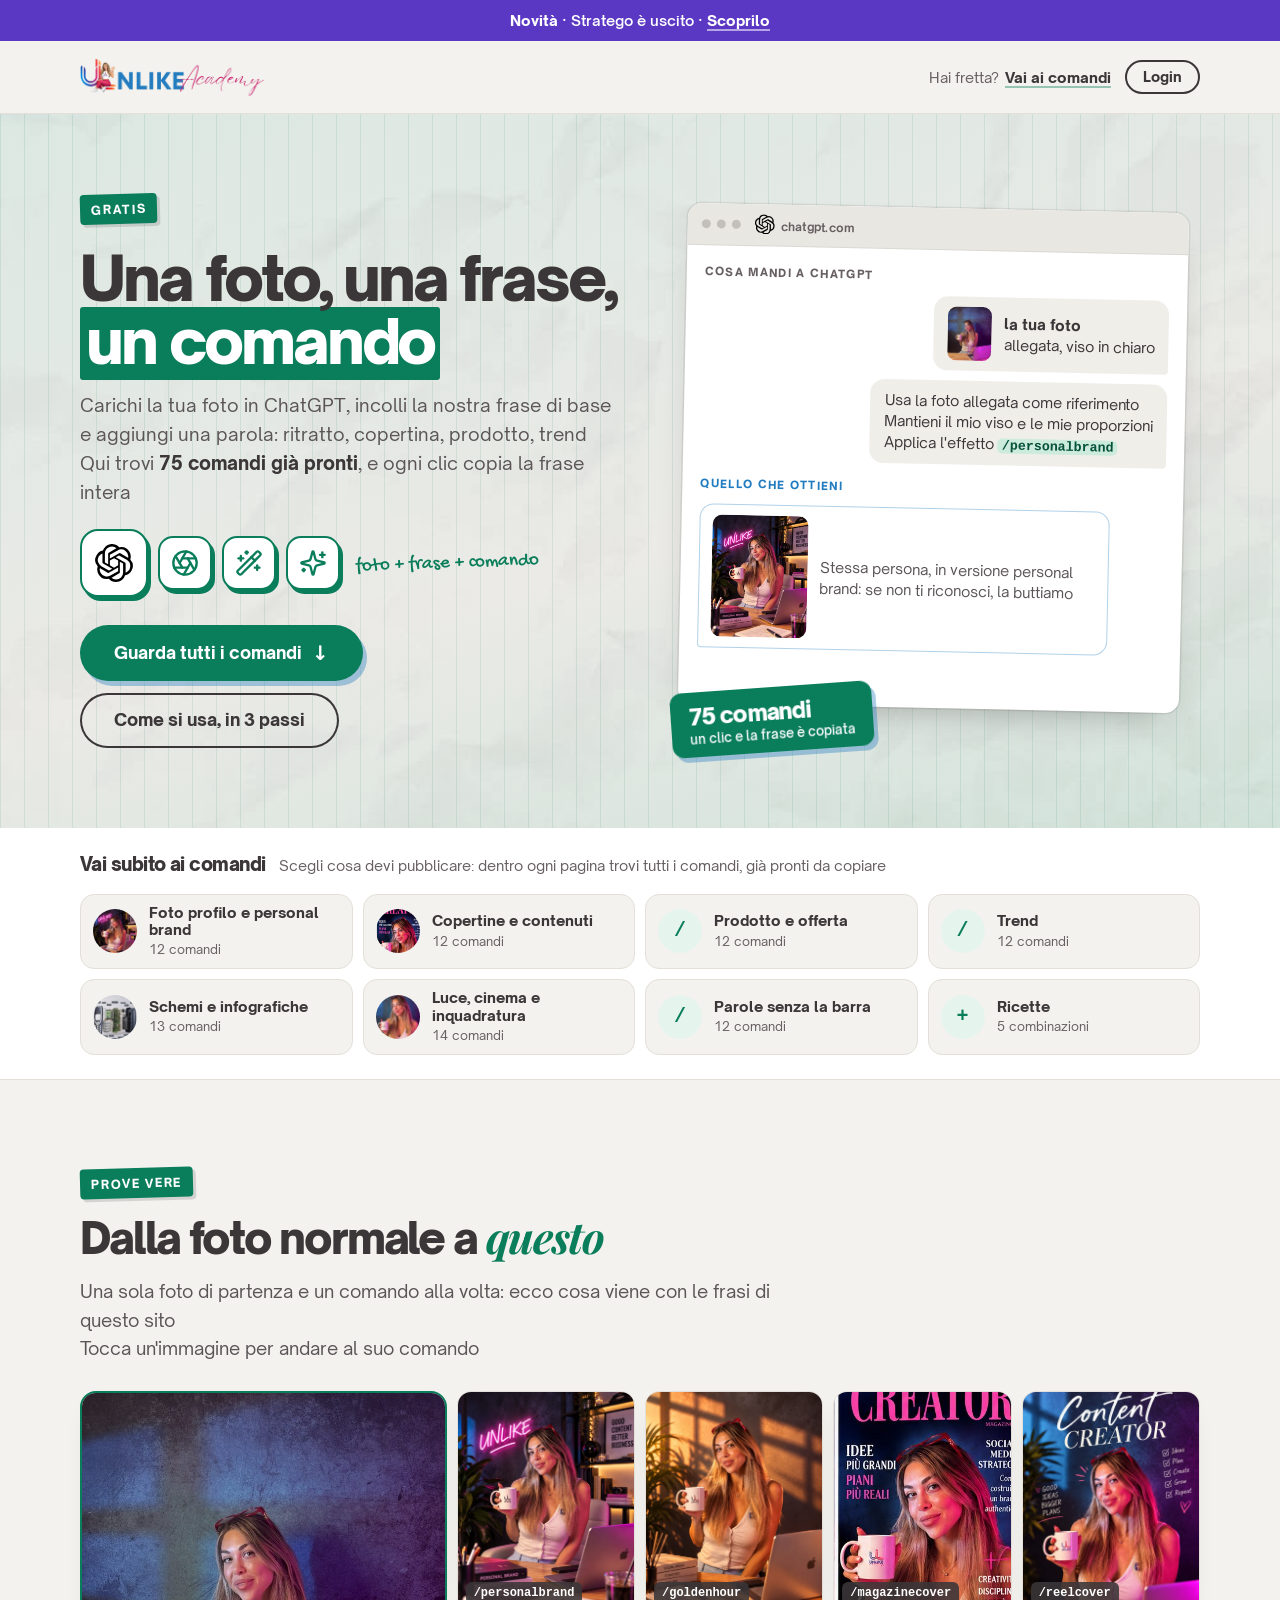
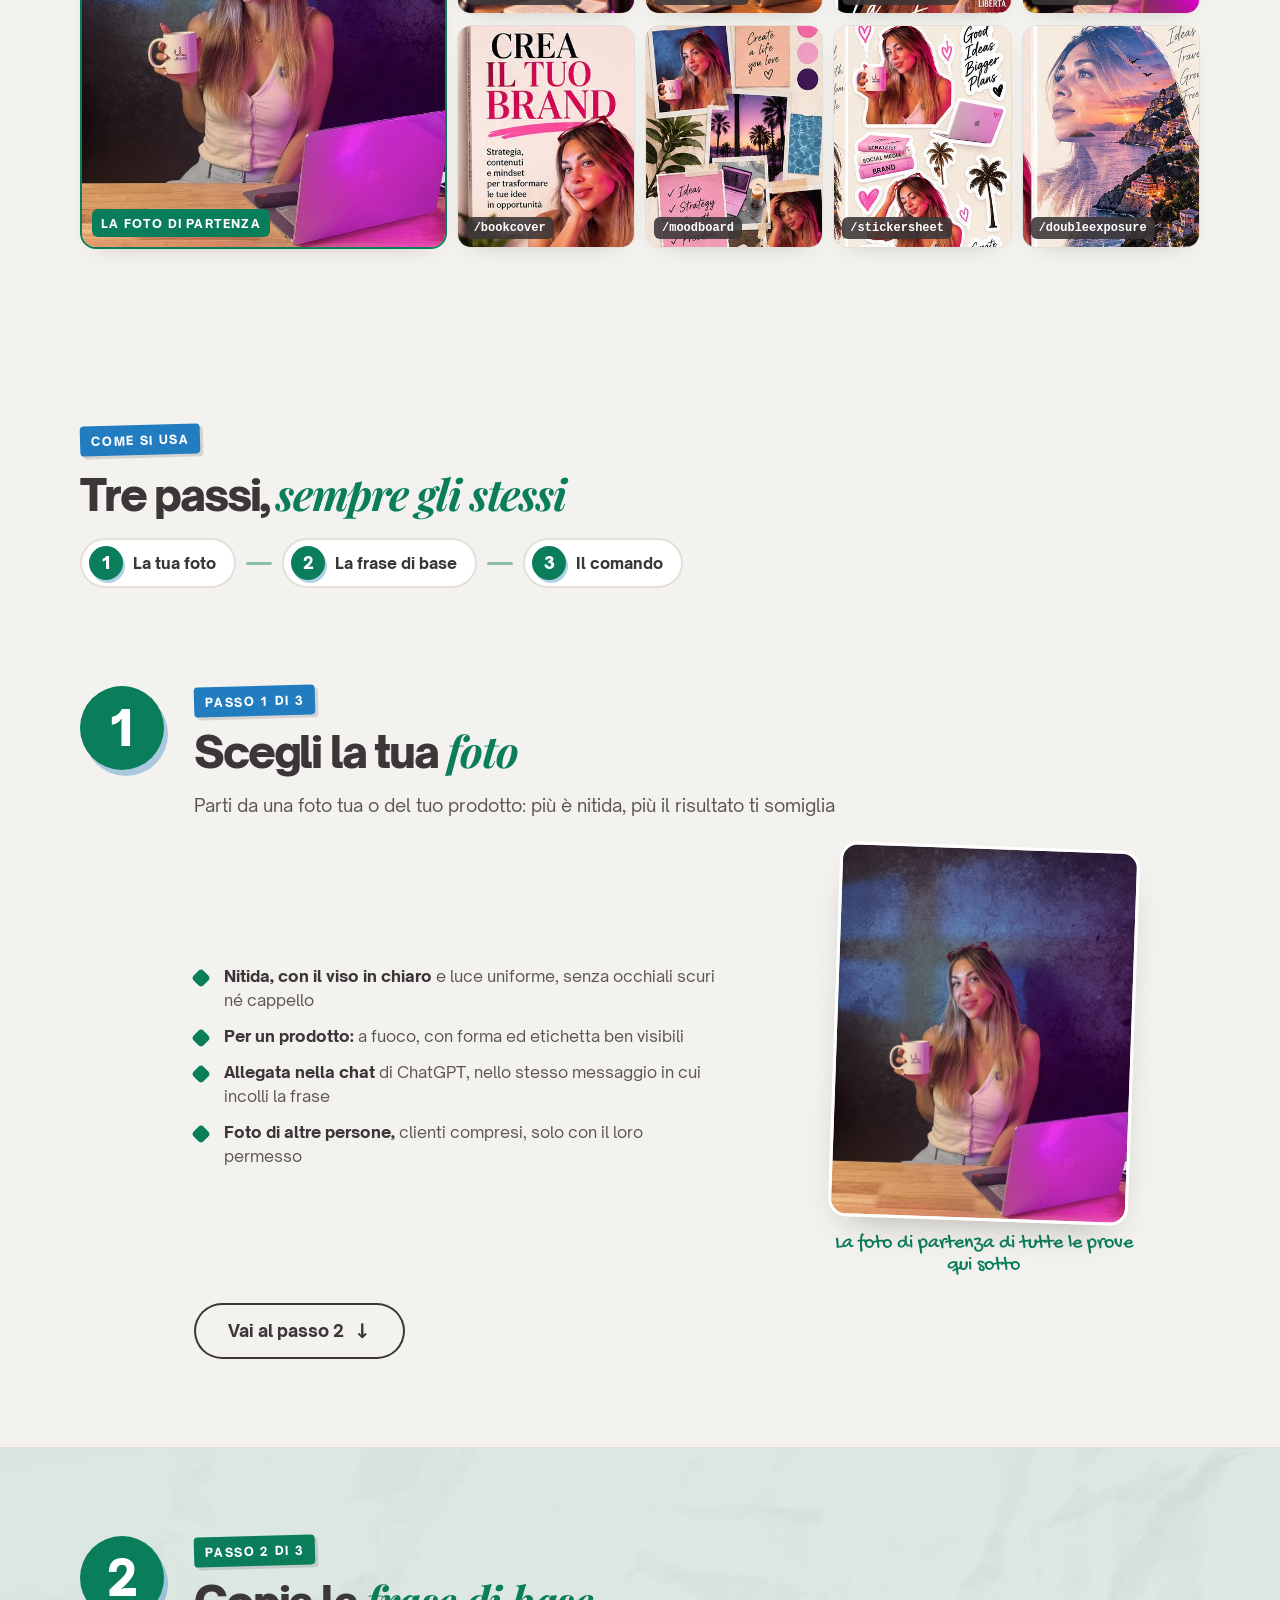
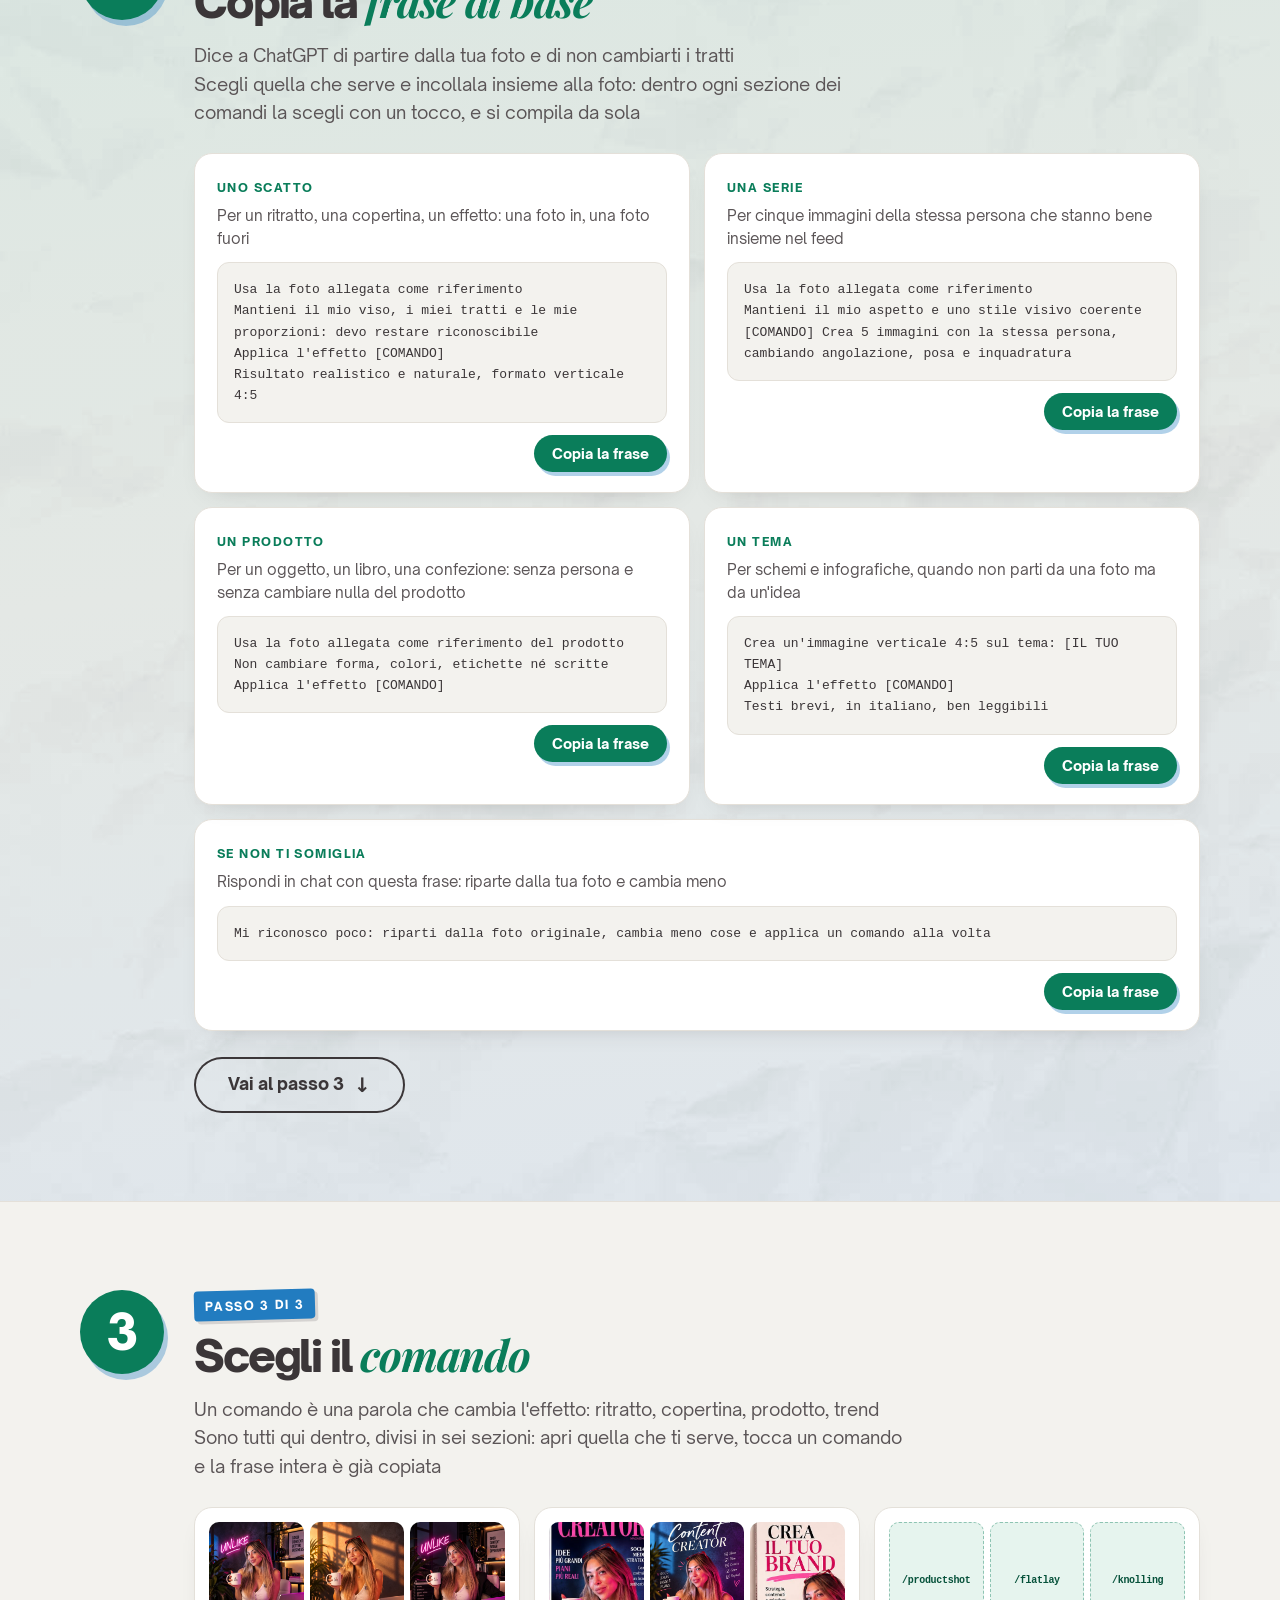
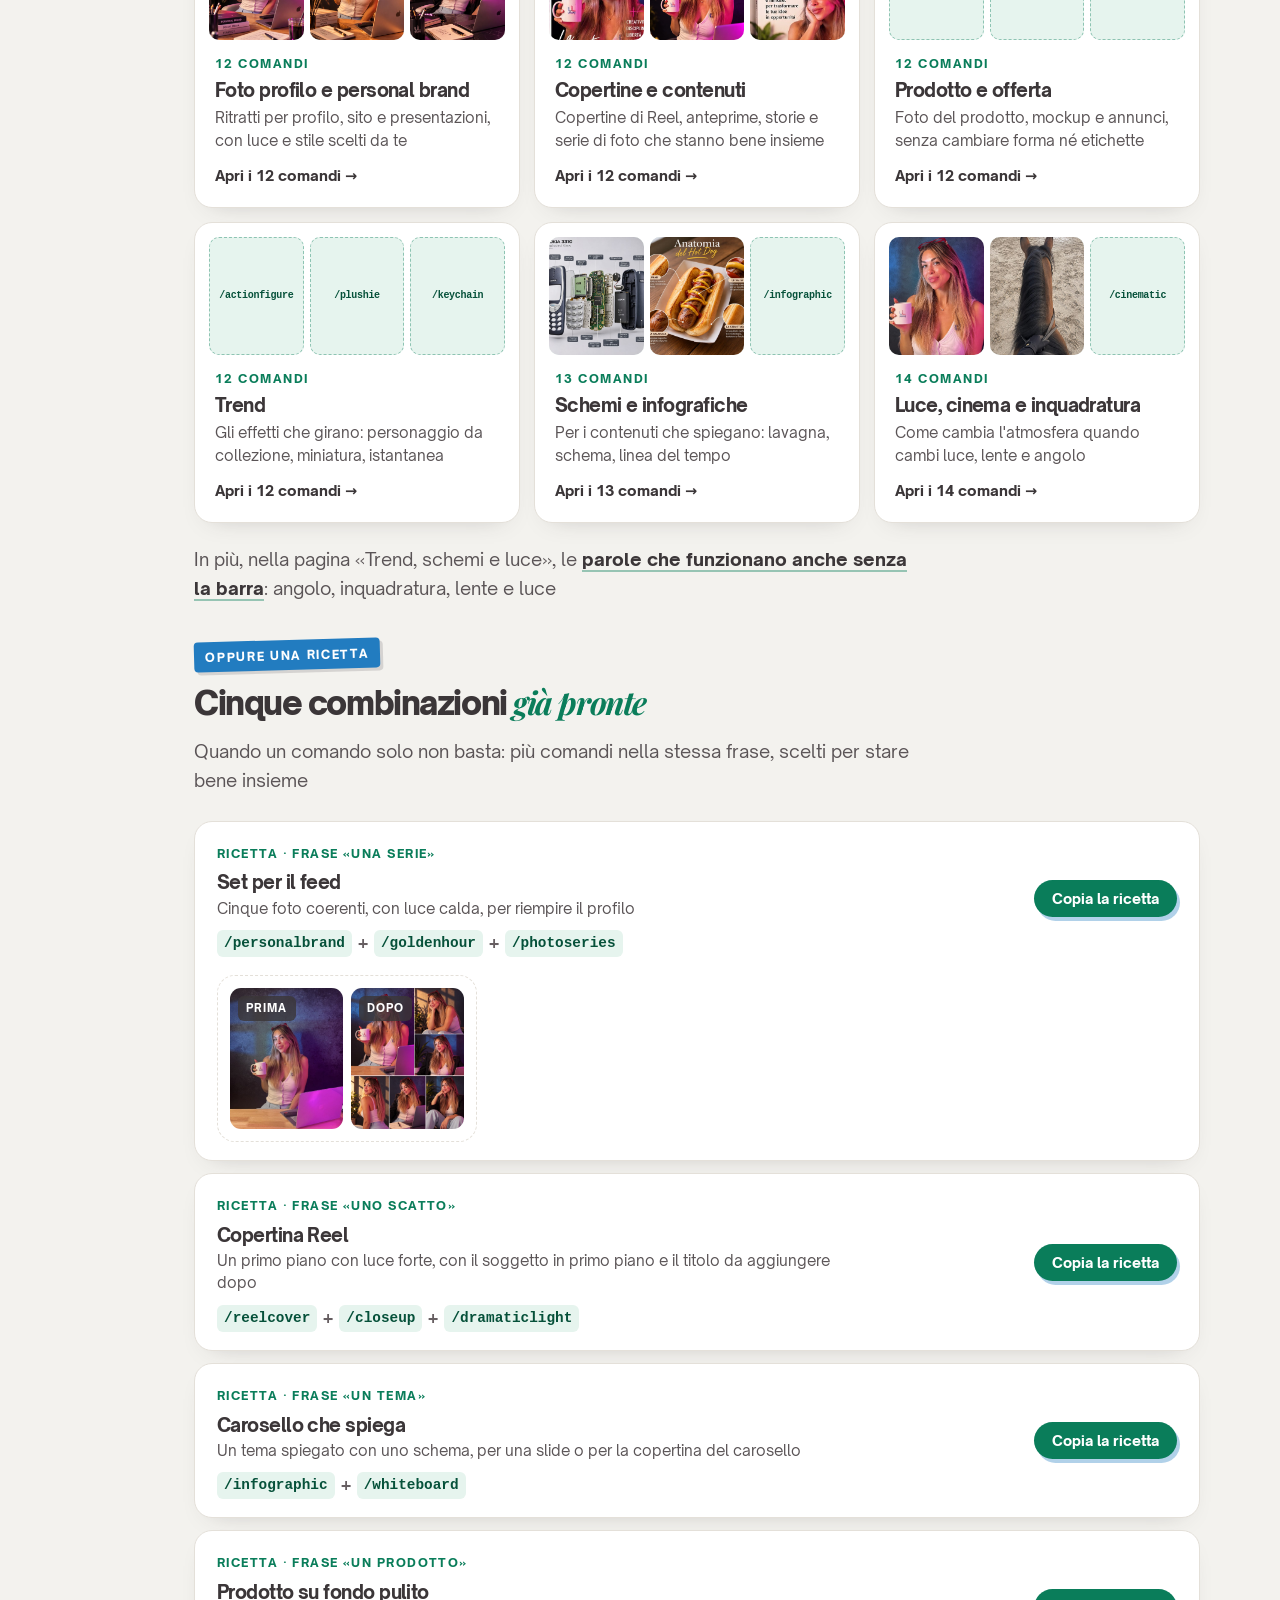
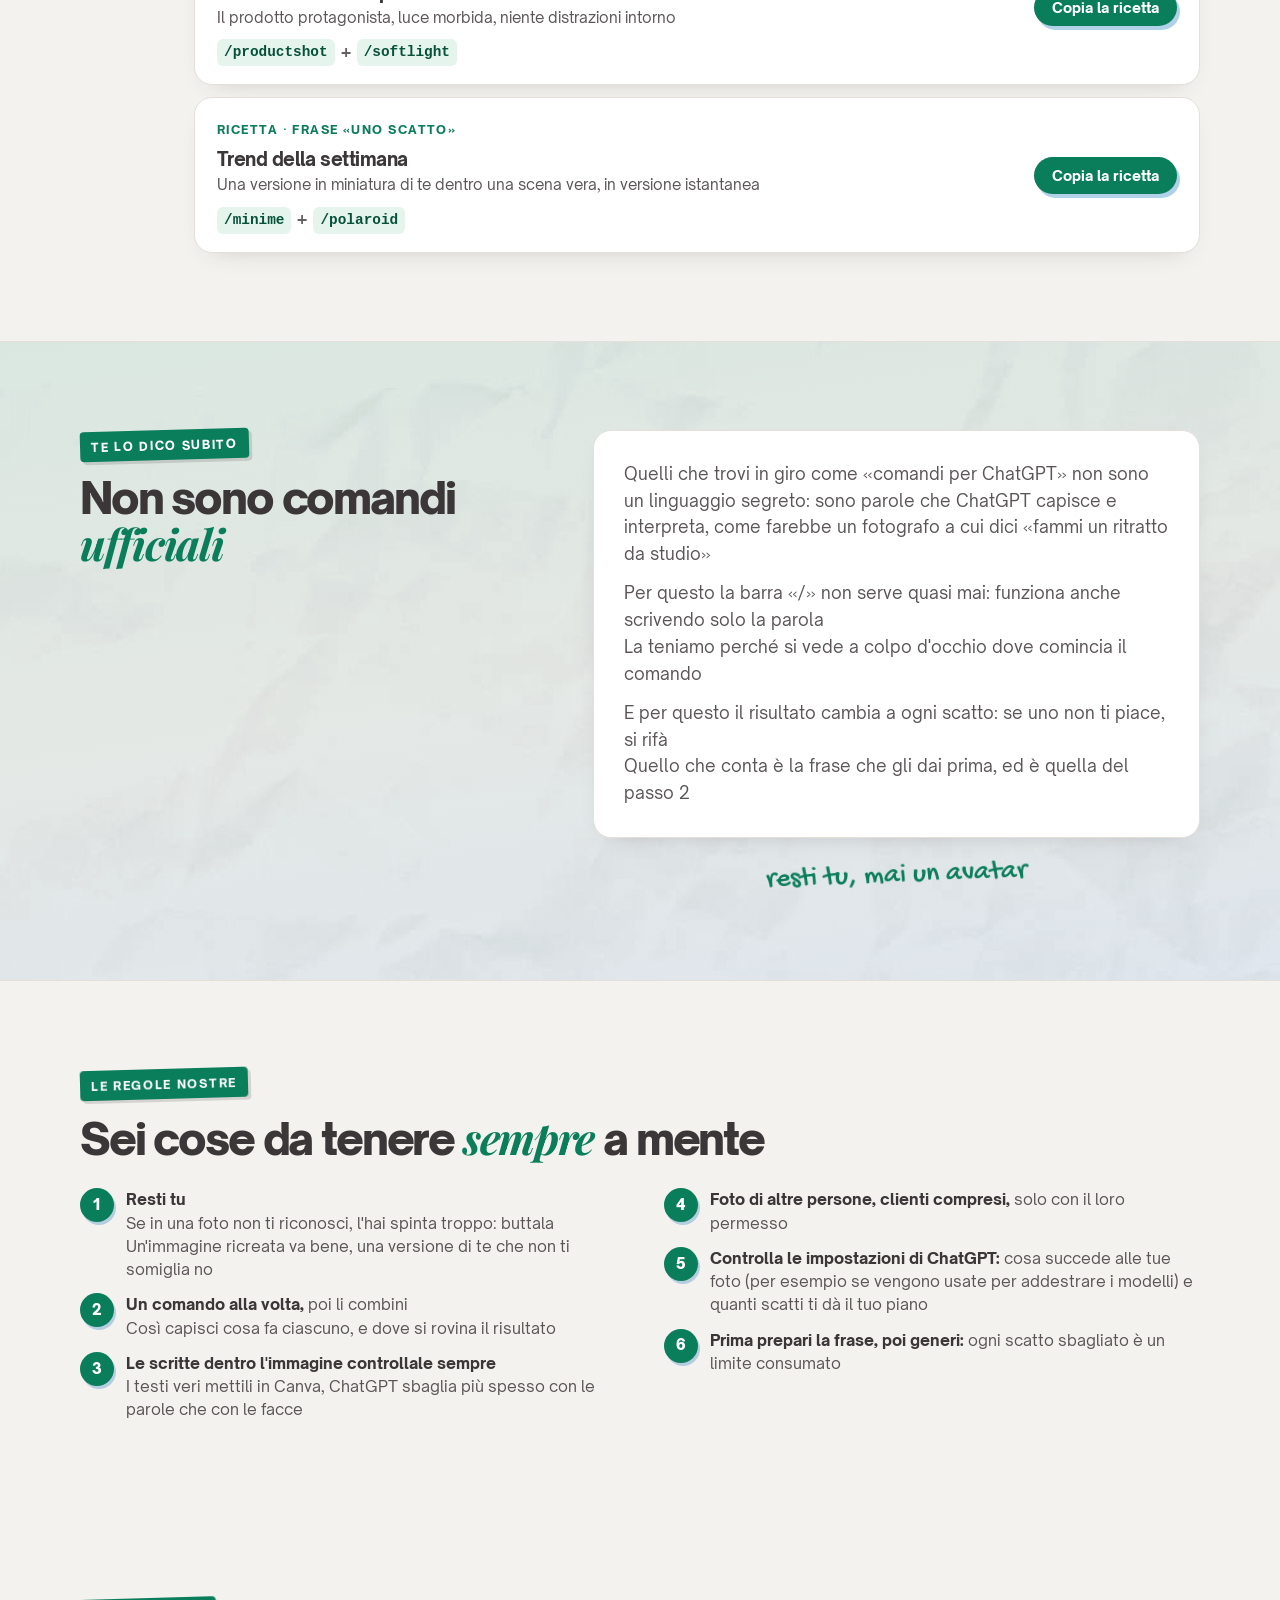
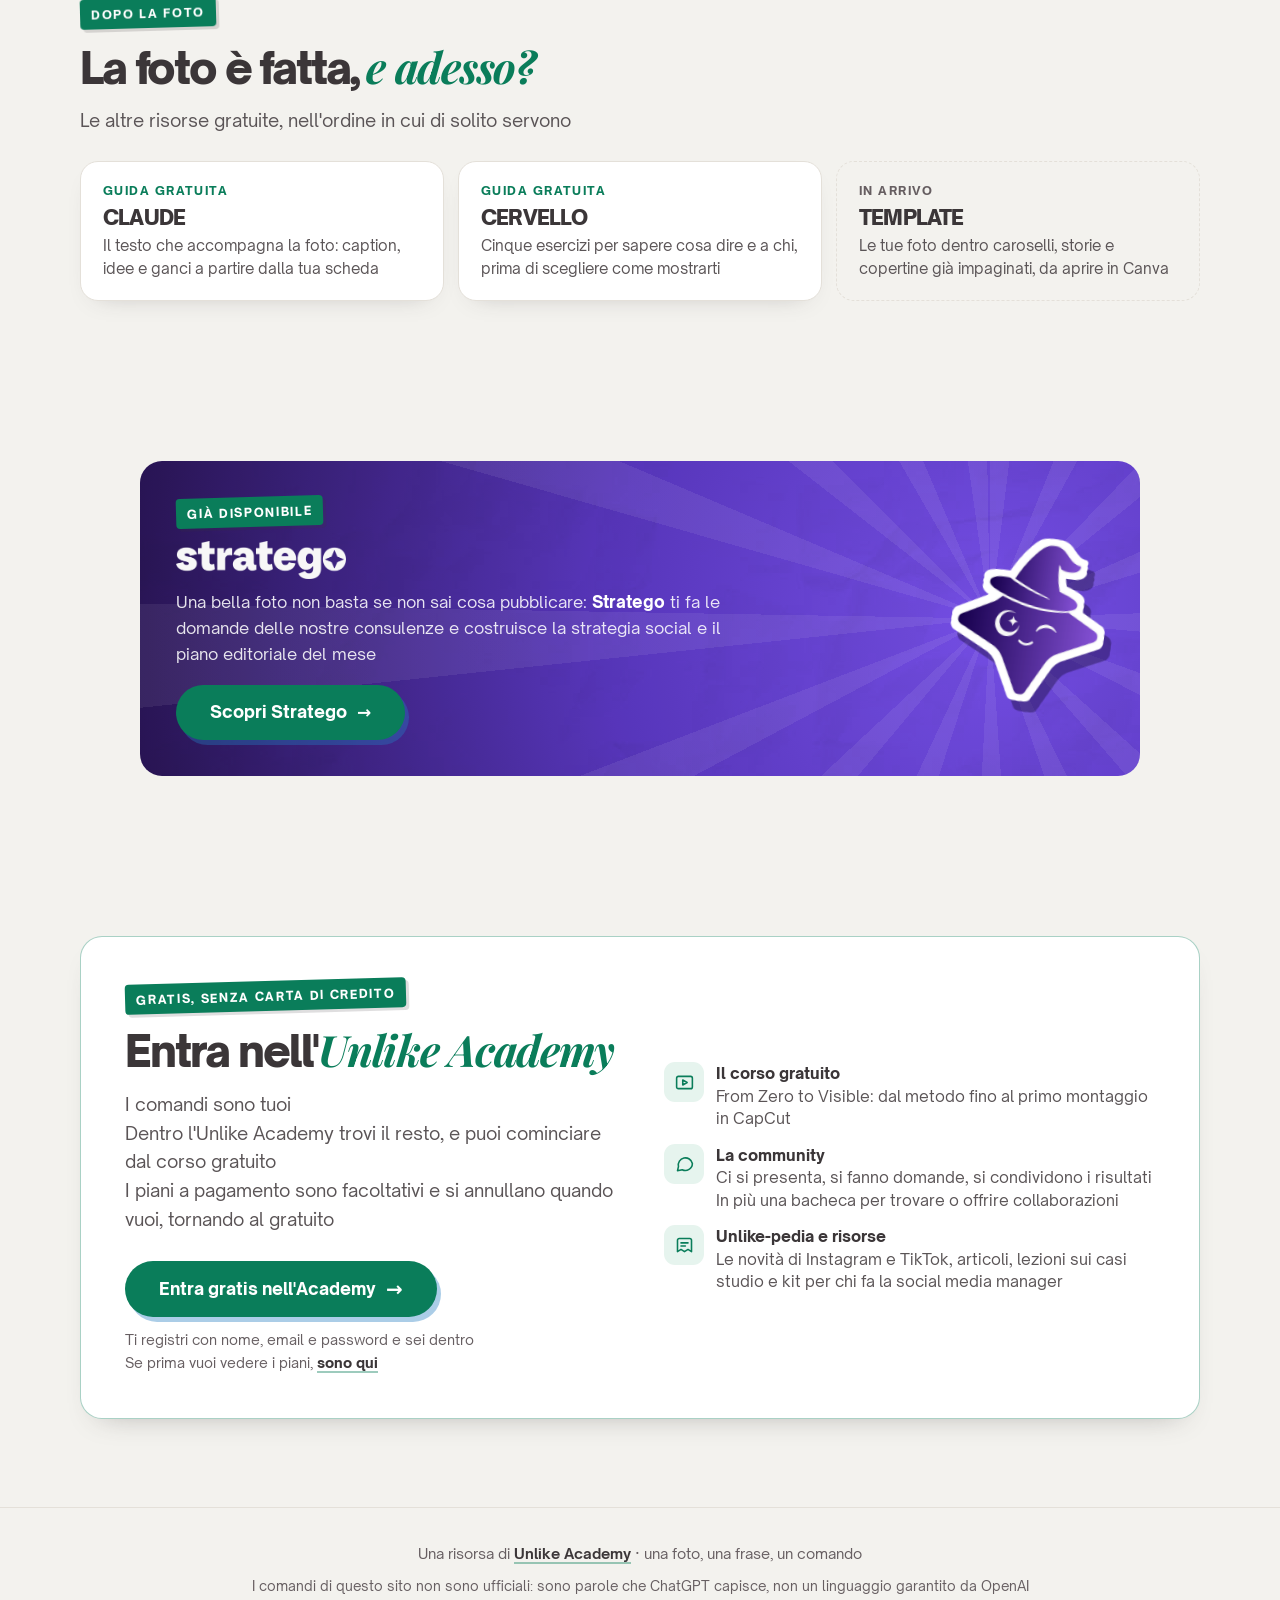
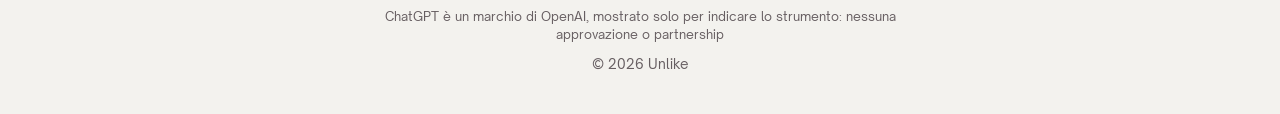
==== index.html @ 85f1356c "Finestra TikTok: salva anche il link della risorsa aperta (campo risorsa_link) per la mail di benven" ====
<!doctype html>
<html lang="it">
<head>
<meta charset="utf-8">
<meta name="viewport" content="width=device-width, initial-scale=1">
<title>Una foto, una frase, un comando · Unlike Academy</title>
<meta name="description" content="75 comandi per fare lavorare ChatGPT sulle tue foto: ritratti, copertine, prodotto, trend e schemi. Ogni clic copia la frase intera, già pronta da incollare. Gratis, da Unlike Academy">
<link rel="canonical" href="https://gpt.unlikeacademy.it/">
<meta property="og:title" content="Una foto, una frase, un comando">
<meta property="og:description" content="75 comandi per ChatGPT: scegli, copia la frase intera e incollala con la tua foto">
<meta property="og:type" content="website">
<meta property="og:url" content="https://gpt.unlikeacademy.it/">
<meta property="og:image" content="https://gpt.unlikeacademy.it/assets/img/og-gpt.jpg">
<meta property="og:locale" content="it_IT">
<meta name="twitter:card" content="summary_large_image">
<link rel="icon" href="assets/logo/favicon.png">
<link rel="apple-touch-icon" href="assets/logo/apple-touch-icon.png">
<link rel="preload" href="assets/fonts/open-sauce-sans-900.woff2" as="font" type="font/woff2" crossorigin>
<link rel="stylesheet" href="assets/stile.css?v=1">
<link rel="stylesheet" href="assets/gpt.css?v=1">
<script>window.BASI={"uno": "Usa la foto allegata come riferimento\nMantieni il mio viso, i miei tratti e le mie proporzioni: devo restare riconoscibile\nApplica l'effetto [COMANDO]\nRisultato realistico e naturale, formato verticale 4:5", "serie": "Usa la foto allegata come riferimento\nMantieni il mio aspetto e uno stile visivo coerente\n[COMANDO] Crea 5 immagini con la stessa persona, cambiando angolazione, posa e inquadratura", "prodotto": "Usa la foto allegata come riferimento del prodotto\nNon cambiare forma, colori, etichette né scritte\nApplica l'effetto [COMANDO]", "tema": "Crea un'immagine verticale 4:5 sul tema: [IL TUO TEMA]\nApplica l'effetto [COMANDO]\nTesti brevi, in italiano, ben leggibili"}</script>
<script src="https://academy.unlikeacademy.it/traccia.js?v=1" defer data-risorsa="gpt"></script>
</head>
<body>
<a class="strip" data-live href="https://black.unlikeacademy.it/?utm_source=gpt&amp;utm_medium=striscia&amp;utm_campaign=bf26" target="_blank" rel="noopener"><b>Live gratuita</b> giovedì 26/11 alle 19:30 · ti mostriamo Stratego dal vivo · <u>Iscriviti</u></a><script data-striscia>(function(){if(Date.now()<Date.UTC(2026,10,26,18,30))return;var s=document.querySelector('a[data-live]');if(!s)return;s.href='#stratego';s.removeAttribute('target');s.innerHTML='<b>Novità</b> · Stratego è uscito · <u>Scoprilo</u>';})()</script>

<header class="wrap hd">
  <img src="assets/logo/logo.webp" alt="Unlike Academy" width="768" height="158">
  <div class="dx"><a class="acc" href="#vai"><span>Hai fretta?</span> <b>Vai ai comandi</b></a><a class="login" href="https://club.unlikeacademy.it/sign_in" target="_blank" rel="noopener">Login</a></div>
</header>

<main>
<section class="hero">
  <div class="wrap due">
    <div>
      <span class="eyebrow rosa">Gratis</span>
      <h1>Una foto, una frase, <mark>un comando</mark></h1>
      <p class="sub">Carichi la tua foto in ChatGPT, incolli la nostra frase di base e aggiungi una parola: ritratto, copertina, prodotto, trend<br>Qui trovi <b>75 comandi già pronti</b>, e ogni clic copia la frase intera</p>
      <!-- kit --><div class="kit"><span class="kt grande"><img src="assets/loghi/chatgpt.svg" alt="ChatGPT" width="30" height="30"></span><span class="kt"><svg class="ic" viewBox="0 0 24 24" fill="none" stroke="currentColor" stroke-width="2" stroke-linecap="round" stroke-linejoin="round" aria-hidden="true">
  <circle cx="12" cy="12" r="10" />
  <path d="m14.31 8 5.74 9.94" />
  <path d="M9.69 8h11.48" />
  <path d="m7.38 12 5.74-9.94" />
  <path d="M9.69 16 3.95 6.06" />
  <path d="M14.31 16H2.83" />
  <path d="m16.62 12-5.74 9.94" />
</svg></span><span class="kt"><svg class="ic" viewBox="0 0 24 24" fill="none" stroke="currentColor" stroke-width="2" stroke-linecap="round" stroke-linejoin="round" aria-hidden="true">
  <path d="m21.64 3.64-1.28-1.28a1.21 1.21 0 0 0-1.72 0L2.36 18.64a1.21 1.21 0 0 0 0 1.72l1.28 1.28a1.2 1.2 0 0 0 1.72 0L21.64 5.36a1.2 1.2 0 0 0 0-1.72" />
  <path d="m14 7 3 3" />
  <path d="M5 6v4" />
  <path d="M19 14v4" />
  <path d="M10 2v2" />
  <path d="M7 8H3" />
  <path d="M21 16h-4" />
  <path d="M11 3H9" />
</svg></span><span class="kt"><svg class="ic" viewBox="0 0 24 24" fill="none" stroke="currentColor" stroke-width="2" stroke-linecap="round" stroke-linejoin="round" aria-hidden="true">
  <path d="M9.937 15.5A2 2 0 0 0 8.5 14.063l-6.135-1.582a.5.5 0 0 1 0-.962L8.5 9.936A2 2 0 0 0 9.937 8.5l1.582-6.135a.5.5 0 0 1 .963 0L14.063 8.5A2 2 0 0 0 15.5 9.937l6.135 1.581a.5.5 0 0 1 0 .964L15.5 14.063a2 2 0 0 0-1.437 1.437l-1.582 6.135a.5.5 0 0 1-.963 0z" />
  <path d="M20 3v4" />
  <path d="M22 5h-4" />
  <path d="M4 17v2" />
  <path d="M5 18H3" />
</svg></span><span class="cap">foto + frase + comando</span></div><div class="btns">
        <a class="btn" href="#vai">Guarda tutti i comandi <span class="ar">&darr;</span></a>
        <a class="btn btn-linea" href="#passi">Come si usa, in 3 passi</a>
      </div>
    </div>
    <div class="visual">
      <div class="frame" aria-hidden="true">
        <div class="bar"><i></i><i></i><i></i><span><img class="logo-in" src="assets/loghi/chatgpt.svg" alt="" width="20" height="20">chatgpt.com</span></div>
        <div class="chat">
          <span class="lbl">Cosa mandi a ChatGPT</span>
          <div class="msg tu fotoallegata"><span class="ph foto"><img src="prove/partenza-tu.jpg" alt="" width="44" height="54"></span><span><b>la tua foto</b>allegata, viso in chiaro</span></div>
          <div class="msg tu">Usa la foto allegata come riferimento<br>Mantieni il mio viso e le mie proporzioni<br>Applica l'effetto <span class="cm">/personalbrand</span></div>
          <span class="lbl si">Quello che ottieni</span>
          <div class="msg ai ok risultato"><img src="prove/personalbrand-dopo.jpg" alt="Il risultato con /personalbrand" width="96" height="122"><span>Stessa persona, in versione personal brand: se non ti riconosci, la buttiamo</span></div>
        </div>
      </div>
      <div class="sticker"><b>75 comandi</b><small>un clic e la frase è copiata</small></div>
    </div>
  </div>
</section>

<section class="vai-band" id="vai" aria-label="Vai subito ai comandi">
  <div class="wrap">
    <p class="vb-t"><b>Vai subito ai comandi</b><span>Scegli cosa devi pubblicare: dentro ogni pagina trovi tutti i comandi, già pronti da copiare</span></p>
    <ul class="vb-g"><li><a href="foto-profilo.html"><span class="th"><img src="prove/personalbrand-dopo.jpg" alt="" loading="lazy"></span><span class="tx"><b>Foto profilo e personal brand</b><small>12 comandi</small></span></a></li><li><a href="copertine.html"><span class="th"><img src="prove/magazinecover-dopo.jpg" alt="" loading="lazy"></span><span class="tx"><b>Copertine e contenuti</b><small>12 comandi</small></span></a></li><li><a href="prodotto.html"><span class="th sl">/</span><span class="tx"><b>Prodotto e offerta</b><small>12 comandi</small></span></a></li><li><a href="trend-schemi-luce.html#trend"><span class="th sl">/</span><span class="tx"><b>Trend</b><small>12 comandi</small></span></a></li><li><a href="trend-schemi-luce.html#schemi"><span class="th"><img src="prove/explodedview-dopo.jpg" alt="" loading="lazy"></span><span class="tx"><b>Schemi e infografiche</b><small>13 comandi</small></span></a></li><li><a href="trend-schemi-luce.html#luce"><span class="th"><img src="prove/closeup-dopo.jpg" alt="" loading="lazy"></span><span class="tx"><b>Luce, cinema e inquadratura</b><small>14 comandi</small></span></a></li><li><a href="trend-schemi-luce.html#parole"><span class="th sl">/</span><span class="tx"><b>Parole senza la barra</b><small>12 comandi</small></span></a></li><li><a href="#ricette"><span class="th sl">+</span><span class="tx"><b>Ricette</b><small>5 combinazioni</small></span></a></li></ul>
  </div>
</section>

<section class="sec" id="prove">
  <div class="wrap">
    <span class="eyebrow rosa">Prove vere</span>
    <h2 class="sh">Dalla foto normale a <em>questo</em></h2>
    <p class="lead">Una sola foto di partenza e un comando alla volta: ecco cosa viene con le frasi di questo sito<br>Tocca un'immagine per andare al suo comando</p>
    <div class="mosaico">
      <figure class="orig"><img src="prove/partenza-tu.jpg" alt="La foto di partenza" loading="lazy"><figcaption>La foto di partenza</figcaption></figure>
      <a class="t" href="foto-profilo.html#profilo"><img src="prove/personalbrand-dopo.jpg" alt="Il risultato con /personalbrand" loading="lazy"><span>/personalbrand</span></a><a class="t" href="foto-profilo.html#profilo"><img src="prove/goldenhour-dopo.jpg" alt="Il risultato con /goldenhour" loading="lazy"><span>/goldenhour</span></a><a class="t" href="copertine.html#copertine"><img src="prove/magazinecover-dopo.jpg" alt="Il risultato con /magazinecover" loading="lazy"><span>/magazinecover</span></a><a class="t" href="copertine.html#copertine"><img src="prove/reelcover-dopo.jpg" alt="Il risultato con /reelcover" loading="lazy"><span>/reelcover</span></a><a class="t" href="copertine.html#copertine"><img src="prove/bookcover-dopo.jpg" alt="Il risultato con /bookcover" loading="lazy"><span>/bookcover</span></a><a class="t" href="copertine.html#copertine"><img src="prove/moodboard-dopo.jpg" alt="Il risultato con /moodboard" loading="lazy"><span>/moodboard</span></a><a class="t" href="copertine.html#copertine"><img src="prove/stickersheet-dopo.jpg" alt="Il risultato con /stickersheet" loading="lazy"><span>/stickersheet</span></a><a class="t" href="copertine.html#copertine"><img src="prove/doubleexposure-dopo.jpg" alt="Il risultato con /doubleexposure" loading="lazy"><span>/doubleexposure</span></a>
    </div>
  </div>
</section>

<section class="sec passi-intro" id="passi">
  <div class="wrap">
    <span class="eyebrow">Come si usa</span>
    <h2 class="sh">Tre passi, <em>sempre gli stessi</em></h2>
    <ol class="stepper">
      <li><a href="#passo-1"><b>1</b><span>La tua foto</span></a></li>
      <li><a href="#passo-2"><b>2</b><span>La frase di base</span></a></li>
      <li><a href="#passo-3"><b>3</b><span>Il comando</span></a></li>
    </ol>
  </div>
</section>

<section class="sec passo" id="passo-1">
  <div class="wrap">
    <div class="ph-head">
      <span class="num" aria-hidden="true">1</span>
      <div>
        <span class="eyebrow">Passo 1 di 3</span>
        <h2 class="sh">Scegli la tua <em>foto</em></h2>
        <p class="lead">Parti da una foto tua o del tuo prodotto: più è nitida, più il risultato ti somiglia</p>
      </div>
    </div>
    <div class="p1">
      <ul class="check">
        <li><b>Nitida, con il viso in chiaro</b> e luce uniforme, senza occhiali scuri né cappello</li>
        <li><b>Per un prodotto:</b> a fuoco, con forma ed etichetta ben visibili</li>
        <li><b>Allegata nella chat</b> di ChatGPT, nello stesso messaggio in cui incolli la frase</li>
        <li><b>Foto di altre persone,</b> clienti compresi, solo con il loro permesso</li>
      </ul>
      <figure class="p1foto"><img src="prove/partenza-tu.jpg" alt="Una foto di partenza, nitida e con il viso in chiaro" loading="lazy"><figcaption>La foto di partenza di tutte le prove qui sotto</figcaption></figure>
    </div>
    <p class="vai-passo"><a class="btn btn-linea" href="#passo-2">Vai al passo 2 <span class="ar">&darr;</span></a></p>
  </div>
</section>

<section class="sec passo fascia" id="passo-2">
  <div class="wrap">
    <div class="ph-head">
      <span class="num" aria-hidden="true">2</span>
      <div>
        <span class="eyebrow rosa">Passo 2 di 3</span>
        <h2 class="sh">Copia la <em>frase di base</em></h2>
        <p class="lead">Dice a ChatGPT di partire dalla tua foto e di non cambiarti i tratti<br>Scegli quella che serve e incollala insieme alla foto: dentro ogni sezione dei comandi la scegli con un tocco, e si compila da sola</p>
      </div>
    </div>
    <div class="basi" id="basi"><div class="base">
  <span class="no">Uno scatto</span>
  <p class="q">Per un ritratto, una copertina, un effetto: una foto in, una foto fuori</p>
  <pre id="b-uno">Usa la foto allegata come riferimento
Mantieni il mio viso, i miei tratti e le mie proporzioni: devo restare riconoscibile
Applica l'effetto [COMANDO]
Risultato realistico e naturale, formato verticale 4:5</pre>
  <div class="pact"><button type="button" class="copy" data-target="b-uno">Copia la frase</button></div>
</div><div class="base">
  <span class="no">Una serie</span>
  <p class="q">Per cinque immagini della stessa persona che stanno bene insieme nel feed</p>
  <pre id="b-serie">Usa la foto allegata come riferimento
Mantieni il mio aspetto e uno stile visivo coerente
[COMANDO] Crea 5 immagini con la stessa persona, cambiando angolazione, posa e inquadratura</pre>
  <div class="pact"><button type="button" class="copy" data-target="b-serie">Copia la frase</button></div>
</div><div class="base">
  <span class="no">Un prodotto</span>
  <p class="q">Per un oggetto, un libro, una confezione: senza persona e senza cambiare nulla del prodotto</p>
  <pre id="b-prodotto">Usa la foto allegata come riferimento del prodotto
Non cambiare forma, colori, etichette né scritte
Applica l'effetto [COMANDO]</pre>
  <div class="pact"><button type="button" class="copy" data-target="b-prodotto">Copia la frase</button></div>
</div><div class="base">
  <span class="no">Un tema</span>
  <p class="q">Per schemi e infografiche, quando non parti da una foto ma da un'idea</p>
  <pre id="b-tema">Crea un'immagine verticale 4:5 sul tema: [IL TUO TEMA]
Applica l'effetto [COMANDO]
Testi brevi, in italiano, ben leggibili</pre>
  <div class="pact"><button type="button" class="copy" data-target="b-tema">Copia la frase</button></div>
</div></div><div class="base largo">
  <span class="no">Se non ti somiglia</span>
  <p class="q">Rispondi in chat con questa frase: riparte dalla tua foto e cambia meno</p>
  <pre id="b-nonsomiglia">Mi riconosco poco: riparti dalla foto originale, cambia meno cose e applica un comando alla volta</pre>
  <div class="pact"><button type="button" class="copy" data-target="b-nonsomiglia">Copia la frase</button></div>
</div>
    <p class="vai-passo"><a class="btn btn-linea" href="#passo-3">Vai al passo 3 <span class="ar">&darr;</span></a></p>
  </div>
</section>

<section class="sec passo" id="passo-3">
  <div class="wrap">
    <div class="ph-head">
      <span class="num" aria-hidden="true">3</span>
      <div>
        <span class="eyebrow">Passo 3 di 3</span>
        <h2 class="sh">Scegli il <em>comando</em></h2>
        <p class="lead">Un comando è una parola che cambia l'effetto: ritratto, copertina, prodotto, trend<br>Sono tutti qui dentro, divisi in sei sezioni: apri quella che ti serve, tocca un comando e la frase intera è già copiata</p>
      </div>
    </div>
    <div class="sezg" id="sezioni">
<a class="sezc" href="foto-profilo.html"><span class="prv"><span class="pt"><img src="prove/personalbrand-dopo.jpg" alt="Il risultato con /personalbrand" loading="lazy"></span><span class="pt"><img src="prove/goldenhour-dopo.jpg" alt="Il risultato con /goldenhour" loading="lazy"></span><span class="pt"><img src="prove/bossvibe-dopo.jpg" alt="Il risultato con /bossvibe" loading="lazy"></span></span><span class="no">12 comandi</span><h3>Foto profilo e personal brand</h3><p>Ritratti per profilo, sito e presentazioni, con luce e stile scelti da te</p><span class="vai">Apri i 12 comandi &rarr;</span></a>
<a class="sezc" href="copertine.html"><span class="prv"><span class="pt"><img src="prove/magazinecover-dopo.jpg" alt="Il risultato con /magazinecover" loading="lazy"></span><span class="pt"><img src="prove/reelcover-dopo.jpg" alt="Il risultato con /reelcover" loading="lazy"></span><span class="pt"><img src="prove/bookcover-dopo.jpg" alt="Il risultato con /bookcover" loading="lazy"></span></span><span class="no">12 comandi</span><h3>Copertine e contenuti</h3><p>Copertine di Reel, anteprime, storie e serie di foto che stanno bene insieme</p><span class="vai">Apri i 12 comandi &rarr;</span></a>
<a class="sezc" href="prodotto.html"><span class="prv"><span class="pt txt"><code>/productshot</code></span><span class="pt txt"><code>/flatlay</code></span><span class="pt txt"><code>/knolling</code></span></span><span class="no">12 comandi</span><h3>Prodotto e offerta</h3><p>Foto del prodotto, mockup e annunci, senza cambiare forma né etichette</p><span class="vai">Apri i 12 comandi &rarr;</span></a>
<a class="sezc" href="trend-schemi-luce.html#trend"><span class="prv"><span class="pt txt"><code>/actionfigure</code></span><span class="pt txt"><code>/plushie</code></span><span class="pt txt"><code>/keychain</code></span></span><span class="no">12 comandi</span><h3>Trend</h3><p>Gli effetti che girano: personaggio da collezione, miniatura, istantanea</p><span class="vai">Apri i 12 comandi &rarr;</span></a>
<a class="sezc" href="trend-schemi-luce.html#schemi"><span class="prv"><span class="pt"><img src="prove/explodedview-dopo.jpg" alt="Il risultato con /explodedview" loading="lazy"></span><span class="pt"><img src="prove/anatomy-dopo.jpg" alt="Il risultato con /anatomy" loading="lazy"></span><span class="pt txt"><code>/infographic</code></span></span><span class="no">13 comandi</span><h3>Schemi e infografiche</h3><p>Per i contenuti che spiegano: lavagna, schema, linea del tempo</p><span class="vai">Apri i 13 comandi &rarr;</span></a>
<a class="sezc" href="trend-schemi-luce.html#luce"><span class="prv"><span class="pt"><img src="prove/closeup-dopo.jpg" alt="Il risultato con /closeup" loading="lazy"></span><span class="pt"><img src="prove/pov-dopo.jpg" alt="Il risultato con /pov" loading="lazy"></span><span class="pt txt"><code>/cinematic</code></span></span><span class="no">14 comandi</span><h3>Luce, cinema e inquadratura</h3><p>Come cambia l'atmosfera quando cambi luce, lente e angolo</p><span class="vai">Apri i 14 comandi &rarr;</span></a>
    </div>
    <p class="lead" style="margin-top:22px">In più, nella pagina «Trend, schemi e luce», le <a class="sl" href="trend-schemi-luce.html#parole">parole che funzionano anche senza la barra</a>: angolo, inquadratura, lente e luce</p>
    <div class="ricette-t" id="ricette">
      <span class="eyebrow">Oppure una ricetta</span>
      <h3 class="rh">Cinque combinazioni <em>già pronte</em></h3>
      <p class="lead">Quando un comando solo non basta: più comandi nella stessa frase, scelti per stare bene insieme</p>
      <div class="ricette">
        <div class="ricetta" data-id="ricettafeed" data-partenza="tu" data-base="serie" data-c="/personalbrand /goldenhour /photoseries">
  <div class="rt"><span class="no">Ricetta · frase «Una serie»</span><h3>Set per il feed</h3><p>Cinque foto coerenti, con luce calda, per riempire il profilo</p><div class="cc"><code>/personalbrand</code><span class="piu">+</span><code>/goldenhour</code><span class="piu">+</span><code>/photoseries</code></div></div>
  <button type="button" class="copy cp-ric">Copia la ricetta</button>
</div><div class="ricetta" data-id="ricettareel" data-partenza="tu" data-base="uno" data-c="/reelcover /closeup /dramaticlight">
  <div class="rt"><span class="no">Ricetta · frase «Uno scatto»</span><h3>Copertina Reel</h3><p>Un primo piano con luce forte, con il soggetto in primo piano e il titolo da aggiungere dopo</p><div class="cc"><code>/reelcover</code><span class="piu">+</span><code>/closeup</code><span class="piu">+</span><code>/dramaticlight</code></div></div>
  <button type="button" class="copy cp-ric">Copia la ricetta</button>
</div><div class="ricetta" data-id="ricettacarosello" data-partenza="" data-base="tema" data-c="/infographic /whiteboard">
  <div class="rt"><span class="no">Ricetta · frase «Un tema»</span><h3>Carosello che spiega</h3><p>Un tema spiegato con uno schema, per una slide o per la copertina del carosello</p><div class="cc"><code>/infographic</code><span class="piu">+</span><code>/whiteboard</code></div></div>
  <button type="button" class="copy cp-ric">Copia la ricetta</button>
</div><div class="ricetta" data-id="ricettaprodotto" data-partenza="prodotto" data-base="prodotto" data-c="/productshot /softlight">
  <div class="rt"><span class="no">Ricetta · frase «Un prodotto»</span><h3>Prodotto su fondo pulito</h3><p>Il prodotto protagonista, luce morbida, niente distrazioni intorno</p><div class="cc"><code>/productshot</code><span class="piu">+</span><code>/softlight</code></div></div>
  <button type="button" class="copy cp-ric">Copia la ricetta</button>
</div><div class="ricetta" data-id="ricettatrend" data-partenza="tu" data-base="uno" data-c="/minime /polaroid">
  <div class="rt"><span class="no">Ricetta · frase «Uno scatto»</span><h3>Trend della settimana</h3><p>Una versione in miniatura di te dentro una scena vera, in versione istantanea</p><div class="cc"><code>/minime</code><span class="piu">+</span><code>/polaroid</code></div></div>
  <button type="button" class="copy cp-ric">Copia la ricetta</button>
</div>
      </div>
    </div>
    
  </div>
</section>


<section class="sec fascia">
  <div class="wrap split">
    <div class="sticky">
      <span class="eyebrow rosa">Te lo dico subito</span>
      <h2 class="sh">Non sono comandi <em>ufficiali</em></h2>
    </div>
    <div>
      <div class="punto">
        <p>Quelli che trovi in giro come «comandi per ChatGPT» non sono un linguaggio segreto: sono parole che ChatGPT capisce e interpreta, come farebbe un fotografo a cui dici «fammi un ritratto da studio»</p>
        <p>Per questo la barra «/» non serve quasi mai: funziona anche scrivendo solo la parola<br>La teniamo perché si vede a colpo d'occhio dove comincia il comando</p>
        <p>E per questo il risultato cambia a ogni scatto: se uno non ti piace, si rifà<br>Quello che conta è la frase che gli dai prima, ed è quella del passo 2</p>
      </div>
      <p class="sotto"><span class="mano">resti tu, mai un avatar</span></p>
    </div>
  </div>
</section>

<section class="sec">
  <div class="wrap">
    <span class="eyebrow rosa">Le regole nostre</span>
    <h2 class="sh">Sei cose da tenere <em>sempre</em> a mente</h2>
    <div class="duecol">
      <ol class="passi rosa">
        <li><span><b>Resti tu</b><br>Se in una foto non ti riconosci, l'hai spinta troppo: buttala<br>Un'immagine ricreata va bene, una versione di te che non ti somiglia no</span></li>
        <li><span><b>Un comando alla volta,</b> poi li combini<br>Così capisci cosa fa ciascuno, e dove si rovina il risultato</span></li>
        <li><span><b>Le scritte dentro l'immagine controllale sempre</b><br>I testi veri mettili in Canva, ChatGPT sbaglia più spesso con le parole che con le facce</span></li>
      </ol>
      <ol class="passi rosa" style="counter-reset:passo 3">
        <li><span><b>Foto di altre persone, clienti compresi,</b> solo con il loro permesso</span></li>
        <li><span><b>Controlla le impostazioni di ChatGPT:</b> cosa succede alle tue foto (per esempio se vengono usate per addestrare i modelli) e quanti scatti ti dà il tuo piano</span></li>
        <li><span><b>Prima prepari la frase, poi generi:</b> ogni scatto sbagliato è un limite consumato</span></li>
      </ol>
    </div>
  </div>
</section>

<section class="sec dopo-sec" id="dopo">
  <div class="wrap">
    <span class="eyebrow rosa">Dopo la foto</span>
    <h2 class="sh">La foto è fatta, <em>e adesso?</em></h2>
    <p class="lead">Le altre risorse gratuite, nell'ordine in cui di solito servono</p>
    <ul class="dopo">
      <li><a href="https://aigratis.unlikeacademy.it/?utm_source=gpt&amp;utm_medium=home-claude&amp;utm_campaign=gpt" target="_blank" rel="noopener"><small>Guida gratuita</small><b>CLAUDE</b><span>Il testo che accompagna la foto: caption, idee e ganci a partire dalla tua scheda</span></a></li>
      <li><a href="https://cervello.unlikeacademy.it/?utm_source=gpt&amp;utm_medium=home-cervello&amp;utm_campaign=gpt" target="_blank" rel="noopener"><small>Guida gratuita</small><b>CERVELLO</b><span>Cinque esercizi per sapere cosa dire e a chi, prima di scegliere come mostrarti</span></a></li>
      <li class="off"><div><small>In arrivo</small><b>TEMPLATE</b><span>Le tue foto dentro caroselli, storie e copertine già impaginati, da aprire in Canva</span></div></li>
    </ul>
  </div>
</section>
<section id="stratego" class="int-sec"><div class="wrap stretta">
  <div class="stbanner">
    <div>
      <span class="eyebrow">Già disponibile</span>
      <img class="wm" src="assets/stratego/stratego-wordmark-bianco.png" alt="Stratego" width="800" height="179">
      <p>Una bella foto non basta se non sai cosa pubblicare: <b>Stratego</b> ti fa le domande delle nostre consulenze e costruisce la strategia social e il piano editoriale del mese</p>
      <a class="btn" href="https://stratego.social/?utm_source=gpt&amp;utm_medium=home&amp;utm_campaign=gpt" target="_blank" rel="noopener">Scopri Stratego <span>&rarr;</span></a>
    </div>
    <img class="mago" src="assets/stratego/mascotte.png" alt="" width="390" height="420" loading="lazy">
  </div>
</div></section>
<section class="sec team academy">
  <div class="wrap">
    <div class="box">
      <div>
        <span class="eyebrow rosa">Gratis, senza carta di credito</span>
        <h2 class="sh">Entra nell'<em>Unlike Academy</em></h2>
        <p class="lead">I comandi sono tuoi<br>Dentro l'Unlike Academy trovi il resto, e puoi cominciare dal corso gratuito<br>I piani a pagamento sono facoltativi e si annullano quando vuoi, tornando al gratuito</p>
        <div class="btns"><a class="btn" href="https://entra.unlikeacademy.it/?utm_source=gpt&amp;utm_medium=home-academy&amp;utm_campaign=gpt" target="_blank" rel="noopener">Entra gratis nell'Academy <span class="ar">&rarr;</span></a></div>
        <p class="micro">Ti registri con nome, email e password e sei dentro<br>Se prima vuoi vedere i piani, <a href="https://academy.unlikeacademy.it/?utm_source=gpt&amp;utm_medium=home-academy&amp;utm_campaign=gpt" target="_blank" rel="noopener">sono qui</a></p>
      </div>
      <ul>
        <li><span class="ic"><svg viewBox="0 0 24 24"><rect x="3" y="5" width="18" height="14" rx="2"/><path d="M10 9.2l5 2.8-5 2.8z"/></svg></span><span><b>Il corso gratuito</b>From Zero to Visible: dal metodo fino al primo montaggio in CapCut</span></li>
        <li><span class="ic"><svg viewBox="0 0 24 24"><path d="M21 12a8 8 0 0 1-11.6 7.1L4 20.2l1.1-4.7A8 8 0 1 1 21 12z"/></svg></span><span><b>La community</b>Ci si presenta, si fanno domande, si condividono i risultati<br>In più una bacheca per trovare o offrire collaborazioni</span></li>
        <li><span class="ic"><svg viewBox="0 0 24 24"><path d="M4 19V6a2 2 0 0 1 2-2h12a2 2 0 0 1 2 2v13l-4-2.5L12 19l-4-2.5z"/><path d="M8 9h8M8 12.5h5"/></svg></span><span><b>Unlike-pedia e risorse</b>Le novità di Instagram e TikTok, articoli, lezioni sui casi studio e kit per chi fa la social media manager</span></li>
      </ul>
    </div>
  </div>
</section>

</main>

<footer><div class="wrap">
  <p>Una risorsa di <a href="https://entra.unlikeacademy.it/?utm_source=gpt&amp;utm_medium=footer&amp;utm_campaign=gpt">Unlike Academy</a> · una foto, una frase, un comando</p>
  <p>I comandi di questo sito non sono ufficiali: sono parole che ChatGPT capisce, non un linguaggio garantito da OpenAI</p>
  <p class="marchi">ChatGPT è un marchio di OpenAI, mostrato solo per indicare lo strumento: nessuna approvazione o partnership</p><p>© 2026 Unlike</p>
</div></footer>

<script src="assets/pagina.js?v=1"></script>
<script src="assets/accesso-tiktok.js?v=4" data-risorsa="gpt" data-fonte="GPT" data-em="si apre la guida" data-bottone="Apri la guida" data-promessa="La risorsa si apre subito. Poi ti scriviamo con l'invito al Club gratuito di Unlike Academy e con le novità" data-endpoint="https://assets.mailerlite.com/jsonp/2697895/forms/204200244931463090/subscribe"></script>
</body>
</html>
---- assets/stile.css ----
/* gpt.unlikeacademy.it · sistema visivo Unlike (ottobre 2026), stessa base di cervello e montaggio */
@font-face{font-family:'Open Sauce Sans';src:url(fonts/open-sauce-sans-400.woff2) format('woff2');font-weight:400;font-display:swap}
@font-face{font-family:'Open Sauce Sans';src:url(fonts/open-sauce-sans-600.woff2) format('woff2');font-weight:600;font-display:swap}
@font-face{font-family:'Open Sauce Sans';src:url(fonts/open-sauce-sans-700.woff2) format('woff2');font-weight:700;font-display:swap}
@font-face{font-family:'Open Sauce Sans';src:url(fonts/open-sauce-sans-800.woff2) format('woff2');font-weight:800;font-display:swap}
@font-face{font-family:'Open Sauce Sans';src:url(fonts/open-sauce-sans-900.woff2) format('woff2');font-weight:900;font-display:swap}
@font-face{font-family:'Playfair Display';src:url(fonts/playfair-display-italic-base.woff2) format('woff2');font-weight:400 900;font-style:italic;font-display:swap}
@font-face{font-family:'Gochi Hand';src:url(fonts/gochi-hand-400.woff2) format('woff2');font-weight:400;font-display:swap}

:root{
  --fucsia:#CD2471;--blu:#227CC0;--viola:#5B38C4;--viola-scuro:#2A1557;
  --ink:#3B3638;--body:#5A5456;--gray:#665E61;--line:#E4E0D9;--carta:#F3F2EE;--rosa-bg:#FCEDF4;--azzurro:#EBF3FA;
  --serif:'Playfair Display',Georgia,serif;--mano:'Gochi Hand',cursive;
  --mono:ui-monospace,SFMono-Regular,Menlo,Consolas,monospace;
  --ombra:0 18px 38px -20px rgba(59,54,56,.42);
  --ombra-card:0 10px 24px -18px rgba(59,54,56,.35)
}
*{margin:0;padding:0;box-sizing:border-box}
html{-webkit-text-size-adjust:100%;scroll-behavior:smooth}
body{font-family:'Open Sauce Sans',system-ui,sans-serif;color:var(--body);background:var(--carta);line-height:1.6;-webkit-font-smoothing:antialiased;overflow-x:hidden}
img{max-width:100%;height:auto;display:block}
a{color:inherit}
b,strong{color:var(--ink);font-weight:800}
.wrap{width:min(1120px,92vw);margin-inline:auto}
.wrap.stretta{width:min(1000px,92vw)}
h1,h2,h3{color:var(--ink);letter-spacing:-.045em;line-height:1.04}
h1,h2{isolation:isolate}
h1 em,h2 em{font-family:var(--serif);font-style:italic;font-weight:700;letter-spacing:-.03em;color:var(--fucsia)}
mark{position:relative;background:none;color:#fff;padding:0 .1em;white-space:nowrap}
mark::before{content:'';position:absolute;inset:.06em 0 -.02em;background:var(--fucsia);border-radius:.05em;z-index:-1}
mark.blu::before{background:var(--blu)}
.k{color:var(--fucsia);font-weight:800}
.s{color:var(--ink);font-weight:800;background:linear-gradient(transparent 82%,rgba(34,124,192,.45) 82%,rgba(34,124,192,.45) 94%,transparent 94%)}
.nw{white-space:nowrap}
code{font-family:var(--mono);font-size:.9em;background:#fff;border:1.5px solid var(--line);border-radius:6px;padding:1px 6px;color:var(--ink);word-break:break-word}

/* etichette e bottoni */
.eyebrow,.kicker{display:inline-block;font-weight:800;font-size:12px;line-height:1.25;letter-spacing:.14em;text-transform:uppercase;color:#fff;background:var(--blu);padding:8px 11px 7px;border-radius:4px;rotate:-1.6deg;box-shadow:3px 3px 0 rgba(59,54,56,.16)}
.eyebrow.rosa,.kicker{background:var(--fucsia)}
.btn{display:inline-flex;align-items:center;justify-content:center;gap:10px;font-family:inherit;font-weight:800;font-size:17px;line-height:1.1;text-decoration:none;border:0;border-radius:100px;padding:18px 34px;cursor:pointer;transition:transform .2s,box-shadow .2s;text-align:center;background:var(--fucsia);color:#fff;box-shadow:4px 5px 0 rgba(34,124,192,.38)}
.btn:hover{transform:translate(-1px,-2px);box-shadow:5px 7px 0 rgba(34,124,192,.38)}
.btn:focus-visible,a:focus-visible,summary:focus-visible,button:focus-visible,input:focus-visible{outline:3px solid var(--blu);outline-offset:3px}
.btn-linea{background:transparent;color:var(--ink);box-shadow:inset 0 0 0 2px var(--ink)}
.btn-linea:hover{box-shadow:inset 0 0 0 2px var(--ink)}
.btn .ar{font-size:20px;line-height:1;transition:transform .2s}
.btn:hover .ar{transform:translateX(3px)}
.btns{display:flex;flex-wrap:wrap;gap:12px;margin-top:28px}

/* striscia Stratego e testata */
.strip{display:block;background:var(--viola);color:#fff;text-decoration:none;font-size:14.5px;font-weight:600;text-align:center;padding:9px 16px}
.strip b{color:#fff;font-weight:800}
.strip u{text-decoration:none;border-bottom:2px solid rgba(255,255,255,.55);font-weight:800;white-space:nowrap}
.strip:hover u{border-bottom-color:#fff}
.hd{display:flex;align-items:center;justify-content:space-between;gap:16px;height:72px}
.hd img{height:38px;width:auto}
.hd .acc{font-size:14.5px;color:var(--gray);text-decoration:none;white-space:nowrap}
.hd .acc b{color:var(--ink);font-weight:800;border-bottom:2px solid rgba(205,36,113,.4);margin-left:2px}
.hd .acc:hover b{border-bottom-color:var(--fucsia)}

/* apertura */
.hero{background:url(texture/grana-leggera.jpg) center/cover,linear-gradient(rgba(34,124,192,.11) 1px,transparent 1px) 0 0/44px 44px,linear-gradient(90deg,rgba(34,124,192,.11) 1px,transparent 1px) 0 0/44px 44px,linear-gradient(165deg,#EBF3FA 0%,#F4F8FC 55%,#FCEDF4 100%);background-blend-mode:multiply,normal,normal,normal;border-top:1px solid var(--line)}
.hero .wrap.due{display:grid;grid-template-columns:1.02fr .98fr;gap:clamp(32px,5vw,64px);align-items:center;padding-block:clamp(40px,6vw,76px)}
.hero h1{font-weight:900;font-size:clamp(2.2rem,5.1vw,3.8rem);line-height:1.04;letter-spacing:-.05em;margin-top:22px}
.hero .sub{font-size:clamp(1.02rem,1.5vw,1.14rem);margin-top:18px;max-width:31em}
.hero.int{padding:clamp(40px,6vw,72px) 0 clamp(40px,5vw,60px)}
.hero.int h1{font-size:clamp(2.1rem,5vw,3.5rem);max-width:16em}
.lead{font-size:clamp(1.02rem,1.5vw,1.12rem);margin-top:16px;max-width:40em}
.lead+.lead{margin-top:12px}
.meta{display:flex;flex-wrap:wrap;gap:8px;margin-top:20px}
.meta span{font-size:13.5px;font-weight:700;color:var(--ink);background:#fff;border:1.5px solid var(--line);border-radius:100px;padding:6px 13px}
.meta span i{font-style:normal;color:var(--gray);font-weight:600;margin-right:4px}

.visual{position:relative;padding:96px 16px 34px 0}
.frame{border-radius:14px;overflow:hidden;background:#fff;box-shadow:var(--ombra),0 0 0 1.5px rgba(59,54,56,.1);rotate:1.2deg}
.bar{display:flex;gap:6px;align-items:center;padding:10px 14px;background:#E9E7E1;border-bottom:1px solid rgba(59,54,56,.08)}
.bar i{width:9px;height:9px;border-radius:50%;background:rgba(59,54,56,.22);display:block}
.bar span{margin-left:8px;font-size:11.5px;font-weight:700;color:var(--gray);letter-spacing:.02em}
.chat{padding:18px 18px 56px;display:grid;gap:10px}
.chat .lbl{justify-self:start;font-size:11px;font-weight:800;letter-spacing:.12em;text-transform:uppercase;color:var(--gray)}
.chat .lbl.si{color:var(--blu);margin-top:6px}
.msg{max-width:88%;font-size:14.5px;line-height:1.45;padding:10px 14px;border-radius:14px}
.msg.tu{justify-self:end;background:#F0EEE9;color:var(--ink);border-bottom-right-radius:4px}
.msg.ai{justify-self:start;background:#fff;border:1.5px solid var(--line);color:var(--body);border-bottom-left-radius:4px}
.msg.no{color:#9A9395;text-decoration:line-through;text-decoration-color:var(--fucsia);text-decoration-thickness:2px}
.msg.ok{border-color:rgba(34,124,192,.35)}
.polaroid{position:absolute;right:-6px;top:-6px;width:112px;background:#fff;padding:7px 7px 28px;border-radius:5px;rotate:6deg;box-shadow:var(--ombra);z-index:2}
.polaroid img{aspect-ratio:1/1;object-fit:cover;object-position:50% 12%;border-radius:3px}
.polaroid span{position:absolute;left:0;right:0;bottom:4px;text-align:center;font-family:var(--mano);font-size:1.1rem;color:var(--ink);line-height:1}
.polaroid::before{content:'';position:absolute;top:-17px;left:50%;width:34px;height:34px;margin-left:-17px;background:url(deco/puntina.png) center/contain no-repeat}
.sticker{position:absolute;left:-12px;bottom:0;z-index:2;background:var(--fucsia);color:#fff;border-radius:12px;padding:12px 18px 11px;rotate:-4deg;box-shadow:4px 5px 0 rgba(34,124,192,.38);line-height:1.15}
.sticker b{display:block;color:#fff;font-weight:900;font-size:1.4rem;letter-spacing:-.04em}
.sticker small{display:block;font-weight:600;font-size:.8rem;opacity:.95;margin-top:2px}

/* sezioni */
.sec{padding:clamp(52px,7vw,88px) 0}
.sec.zero-top{padding-top:0}
.sh{font-weight:900;font-size:clamp(1.75rem,3.8vw,2.7rem);letter-spacing:-.05em;line-height:1.04;margin-top:16px}
.sh:first-child{margin-top:0}
.sec h2.sm{font-size:clamp(1.55rem,3.2vw,2.2rem)}
.split{display:grid;grid-template-columns:.85fr 1.15fr;gap:clamp(28px,5vw,64px);align-items:start}
.split .sticky{position:sticky;top:24px}
.mano{font-family:var(--mano);font-weight:400;color:var(--fucsia);font-size:clamp(1.35rem,2.6vw,1.75rem);line-height:1.15;letter-spacing:0;rotate:-2deg;display:inline-block}
.mano.blu{color:var(--blu)}

/* la cosa scomoda */
.punto{background:#fff;border:1.5px solid var(--line);border-radius:18px;padding:clamp(22px,3vw,30px);box-shadow:var(--ombra-card)}
.punto p{font-size:1.05rem}
.punto p+p{margin-top:12px}
.punto .firma{display:flex;gap:14px;align-items:center;margin-top:20px;padding-top:18px;border-top:1.5px dashed var(--line)}
.punto .firma img{width:54px;height:54px;border-radius:50%;object-fit:cover;object-position:50% 12%;flex:none}
.punto .firma span{font-size:14.5px;line-height:1.4}
.punto .firma span b{display:block}
.sotto{margin-top:22px;text-align:center}

/* le tre strade */
.fascia{background:url(texture/grana-leggera.jpg) center/cover,linear-gradient(172deg,#FCEDF4 0%,#F5EEF6 50%,#EBF3FA 100%);background-blend-mode:multiply,normal;border-block:1px solid var(--line)}
.strade{list-style:none;display:grid;grid-template-columns:repeat(3,1fr);gap:16px;margin-top:32px}
.strada{background:#fff;border:1.5px solid var(--line);border-radius:18px;padding:22px 22px 20px;box-shadow:var(--ombra-card);display:flex;flex-direction:column}
.strada .top{display:flex;align-items:center;gap:12px}
.strada .n{flex:none;width:42px;height:42px;border-radius:50%;background:var(--blu);color:#fff;font-weight:900;font-size:1.2rem;display:flex;align-items:center;justify-content:center;box-shadow:3px 4px 0 rgba(205,36,113,.28)}
.strada:nth-child(2) .n{background:var(--fucsia);box-shadow:3px 4px 0 rgba(34,124,192,.3)}
.strada:nth-child(3) .n{background:var(--ink)}
.strada .chi{font-size:12px;font-weight:800;letter-spacing:.12em;text-transform:uppercase;color:var(--gray);line-height:1.3}
.strada .tag{align-self:flex-start;margin-top:14px;font-size:12px;font-weight:800;letter-spacing:.06em;color:#fff;background:var(--fucsia);border-radius:100px;padding:5px 11px 4px;line-height:1.3}
.strada .tag.blu{background:var(--blu)}
.strada .tag.scuro{background:var(--ink)}
.strada h3{font-weight:900;font-size:1.32rem;letter-spacing:-.04em;margin-top:12px;line-height:1.12}
.strada>p{font-size:15.5px;margin-top:8px;line-height:1.5}
.strada dl{margin-top:14px;padding-top:12px;border-top:1.5px dashed var(--line);display:grid;gap:8px}
.strada dt{font-size:11.5px;font-weight:800;letter-spacing:.12em;text-transform:uppercase;color:var(--blu)}
.strada dt.no{color:var(--fucsia)}
.strada dd{font-size:14.5px;line-height:1.45;margin-top:-4px}
.strada a.go{margin-top:auto;padding-top:16px;font-size:15px;font-weight:800;color:var(--fucsia);text-decoration:none}
.strada a.go:hover{text-decoration:underline;text-underline-offset:3px}
.regola{margin-top:22px;background:#fff;border:2px dashed rgba(59,54,56,.22);border-radius:18px;padding:clamp(20px,3vw,28px);display:grid;grid-template-columns:auto 1fr;gap:clamp(18px,3vw,36px);align-items:start}
.regola h3{font-weight:900;font-size:1.25rem;letter-spacing:-.04em;max-width:9em}
.regola ul{list-style:none;display:grid;gap:10px}
.regola li{font-size:15.5px;line-height:1.45;padding-left:22px;position:relative}
.regola li::before{content:'';position:absolute;left:0;top:7px;width:10px;height:10px;border-radius:3px;background:var(--fucsia);rotate:45deg}
.regola li b{color:var(--ink)}
.regola .piede{grid-column:1/-1;font-size:15px;padding-top:12px;border-top:1.5px dashed var(--line)}
.regola .piede a{color:var(--ink);font-weight:800;text-decoration:none;border-bottom:2px solid rgba(205,36,113,.4)}

/* la scheda del video */
.scheda{display:grid;grid-template-columns:1fr 1fr;gap:clamp(24px,4vw,48px);align-items:start;margin-top:32px}
.righe{list-style:none;display:grid;gap:12px}
.righe li{background:#fff;border:1.5px solid var(--line);border-radius:16px;padding:16px 18px;box-shadow:var(--ombra-card);display:grid;grid-template-columns:40px 1fr;gap:14px;align-items:start}
.righe .n{width:40px;height:40px;border-radius:12px;background:var(--azzurro);color:var(--blu);font-weight:900;font-size:1.1rem;display:flex;align-items:center;justify-content:center}
.righe h3{font-weight:800;font-size:1.08rem;letter-spacing:-.03em;line-height:1.2}
.righe p{font-size:14.5px;line-height:1.45;margin-top:4px}
.prima-dopo{background:#fff;border:1.5px solid var(--line);border-radius:18px;padding:20px 22px;box-shadow:var(--ombra-card)}
.prima-dopo .lbl{font-size:11px;font-weight:800;letter-spacing:.12em;text-transform:uppercase;color:var(--gray)}
.prima-dopo .lbl.si{color:var(--blu);display:block;margin-top:16px}
.prima-dopo .bad{color:#9A9395;text-decoration:line-through;text-decoration-color:var(--fucsia);text-decoration-thickness:2px;margin-top:6px;font-size:16.5px}
.prima-dopo .good{font-weight:600;font-size:16px;color:var(--ink);margin-top:6px;line-height:1.5}
.prima-dopo .good u{text-decoration:none;background:var(--azzurro);border-radius:4px;padding:0 1px}

/* prompt da copiare */
details.prompt{background:#fff;border:1.5px solid var(--line);border-radius:18px;margin-top:16px;overflow:hidden;box-shadow:var(--ombra-card)}
details.prompt>summary{list-style:none;cursor:pointer;display:flex;align-items:center;gap:12px;padding:17px 20px;font-weight:800;font-size:1.04rem;letter-spacing:-.02em;color:var(--ink);line-height:1.3}
details.prompt>summary::before{content:'Prompt';flex:none;font-size:11px;font-weight:800;letter-spacing:.12em;text-transform:uppercase;color:var(--blu);background:var(--azzurro);border-radius:6px;padding:5px 8px 4px}
details.prompt.schema>summary::before{content:'Scheda';color:var(--fucsia);background:var(--rosa-bg)}
details.prompt>summary::-webkit-details-marker{display:none}
details.prompt .chev{margin-left:auto;flex:none;width:10px;height:10px;border-right:2px solid var(--fucsia);border-bottom:2px solid var(--fucsia);transform:rotate(45deg);transition:transform .2s}
details.prompt[open] .chev{transform:rotate(225deg)}
details.prompt .uso{margin:0 18px;font-size:15px;background:var(--rosa-bg);border-radius:12px;padding:12px 14px;line-height:1.5}
.pact{display:flex;justify-content:flex-end;padding:12px 18px 0}
.copy{font-family:inherit;font-weight:800;font-size:14px;color:#fff;background:var(--fucsia);border:0;border-radius:100px;padding:10px 18px;cursor:pointer;box-shadow:3px 4px 0 rgba(34,124,192,.35)}
.copy.done{background:var(--blu);box-shadow:none}
pre{margin:12px 18px 18px;padding:16px;background:var(--carta);border:1.5px solid var(--line);border-radius:12px;font-family:var(--mono);font-size:13px;line-height:1.62;white-space:pre-wrap;word-break:break-word;color:var(--ink);max-height:440px;overflow-y:auto}

/* trappole (sezione scura) */
.scura{background:url(texture/grana-leggera.jpg) center/cover,#544B4D;background-blend-mode:multiply,normal;color:rgba(255,255,255,.82)}
.scura .sh{color:#fff}
.scura .sh em{color:#F7A8CB}
.scura .lead{color:rgba(255,255,255,.78)}
.trappole{list-style:none;display:grid;grid-template-columns:repeat(2,1fr);gap:16px;margin-top:32px}
.trappole li{background:rgba(255,255,255,.07);border:1.5px solid rgba(255,255,255,.16);border-radius:18px;padding:22px}
.trappole li b{display:block;font-family:var(--serif);font-style:italic;font-weight:700;font-size:2.2rem;line-height:1;color:#F7A8CB}
.trappole li h3{color:#fff;font-weight:800;font-size:1.18rem;margin-top:12px;letter-spacing:-.03em}
.trappole li p{font-size:15px;margin-top:6px;line-height:1.5}
.radice{margin-top:30px;background:var(--fucsia);color:#fff;border-radius:18px;padding:clamp(20px,3vw,28px);box-shadow:5px 6px 0 rgba(34,124,192,.45)}
.radice h3{color:#fff;font-weight:900;font-size:1.3rem;letter-spacing:-.04em}
.radice p{margin-top:8px;font-size:1.02rem;color:#fff;max-width:46em}
.radice p b{color:#fff}

/* fiducia (sezione blu) */
.blu-sec{background:url(texture/grana-leggera.jpg) center/cover,#227CC0;background-blend-mode:multiply,normal;color:rgba(255,255,255,.9)}
.blu-sec .sh,.blu-sec h3{color:#fff}
.blu-sec .sh em{color:#fff}
.blu-sec .lead{color:rgba(255,255,255,.9);max-width:44em}
.blu-sec .lead b{color:#fff}
.eyebrow.chiaro{background:#fff;color:var(--blu)}
.fiducia{display:grid;grid-template-columns:1.1fr .9fr;gap:clamp(24px,4vw,48px);margin-top:32px;align-items:start}
.fiducia>*{min-width:0}
.fiducia h3{font-weight:900;font-size:1.25rem;letter-spacing:-.04em}
.segnali{list-style:none;display:grid;gap:10px;margin-top:14px}
.segnali li{background:#fff;border-radius:14px;padding:14px 16px;display:grid;grid-template-columns:118px 1fr;gap:12px;align-items:start;font-size:15px;line-height:1.45;box-shadow:4px 5px 0 rgba(20,40,80,.25)}
.segnali li b{color:var(--fucsia);font-weight:900;letter-spacing:-.02em}
.segnali li span{color:var(--ink)}
.blu-sec .dati{margin-top:14px}
.blu-sec .dato{border:0;box-shadow:4px 5px 0 rgba(20,40,80,.25)}
.blu-sec .dato p{color:var(--ink)}
.blu-sec .dato small{color:var(--gray)}
.blu-sec .dato:nth-child(2) b{color:var(--fucsia)}
.radice.chiara{background:#fff;color:var(--ink);box-shadow:5px 6px 0 rgba(205,36,113,.55)}
.radice.chiara h3{color:var(--ink)}
.radice.chiara p{color:var(--body)}
.radice.chiara p b{color:var(--ink)}
.radice.chiara a{color:var(--fucsia);font-weight:800;text-decoration:none;border-bottom:2px solid rgba(205,36,113,.4)}

/* iceberg e dati */
.iceberg{list-style:none;display:grid;gap:8px;justify-items:center;margin-top:28px}
.iceberg li{width:100%;border-radius:14px;padding:14px 18px;display:grid;grid-template-columns:110px 1fr;gap:12px;align-items:center;box-shadow:var(--ombra-card)}
.iceberg li b{font-size:12px;font-weight:800;letter-spacing:.12em;text-transform:uppercase}
.iceberg li span{font-size:15px;line-height:1.45}
.iceberg .punta{width:70%;background:#fff;border:1.5px solid var(--line)}
.iceberg .punta b{color:var(--ink)}
.iceberg .acqua{width:100%;box-shadow:none;padding:4px 0;display:flex;align-items:center;gap:12px;border-radius:0}
.iceberg .acqua::before,.iceberg .acqua::after{content:'';flex:1;border-top:2px dashed rgba(34,124,192,.55)}
.iceberg .acqua span{font-family:var(--mano);font-size:1.15rem;color:var(--blu);white-space:nowrap}
.iceberg .sotto1{width:78%;background:#DCEBF7}
.iceberg .sotto2{width:89%;background:#C6DEF2}
.iceberg .sotto3{width:100%;background:var(--blu);color:#fff}
.iceberg .sotto1 b,.iceberg .sotto2 b{color:var(--blu)}
.iceberg .sotto1 span,.iceberg .sotto2 span{color:var(--ink)}
.iceberg .sotto3 b,.iceberg .sotto3 span{color:#fff}
.dati{display:grid;gap:12px;margin-top:28px}
.dato{background:#fff;border:1.5px solid var(--line);border-radius:16px;padding:16px 18px;box-shadow:var(--ombra-card);display:grid;grid-template-columns:auto 1fr;gap:16px;align-items:center}
.dato b{font-weight:900;font-size:clamp(1.9rem,3.6vw,2.5rem);letter-spacing:-.05em;color:var(--fucsia);line-height:1;white-space:nowrap}
.dato:nth-child(2) b{color:var(--blu)}
.dato p{font-size:15px;line-height:1.45}
.dato small{display:block;font-size:12.5px;color:var(--gray);margin-top:4px;line-height:1.4}
.messaggio{margin-top:16px;font-size:1.05rem;color:var(--ink);font-weight:700;line-height:1.45}
.prove{display:grid;grid-template-columns:repeat(3,1fr);gap:18px;margin-top:30px;align-items:start}
.prove figure{background:#fff;padding:8px 8px 10px;border-radius:6px;box-shadow:var(--ombra)}
.prove figure:nth-child(1){rotate:-2deg}
.prove figure:nth-child(2){rotate:1.5deg;margin-top:12px}
.prove figure:nth-child(3){rotate:-1deg}
.prove img{border-radius:3px;aspect-ratio:4/5;object-fit:cover}
.prove figcaption{font-size:13px;color:var(--gray);text-align:center;margin-top:8px;line-height:1.35}

/* Stratego */
.stratego{position:relative;overflow:hidden;color:rgba(255,255,255,.88);background:url(texture/grana-leggera.jpg) center/cover,radial-gradient(circle at 72% 46%,#7A52F0 0%,#5B38C4 42%,#2A1557 100%);background-blend-mode:multiply,normal}
.stratego::before{content:'';position:absolute;inset:0;background:repeating-conic-gradient(from 0deg at 72% 46%,rgba(255,255,255,.07) 0 7deg,transparent 7deg 22deg);pointer-events:none}
.stratego .wrap{position:relative;display:grid;grid-template-columns:1fr 1fr;gap:clamp(28px,5vw,64px);align-items:center}
.stratego .wm{width:220px;margin-top:18px}
.stratego .sh{color:#fff}
.stratego .sh em{color:#fff}
.stratego .lead{color:rgba(255,255,255,.86)}
.stratego .lead b{color:#fff}
.stratego ul{list-style:none;margin-top:18px;display:grid;gap:9px}
.stratego li{display:flex;gap:10px;font-size:15.5px;line-height:1.45}
.stratego li::before{content:'';flex:none;width:9px;height:9px;border-radius:50%;background:#F7A8CB;margin-top:7px}
.stratego .micro{font-size:14px;color:rgba(255,255,255,.7);margin-top:12px}
.sv{position:relative;padding:20px 30px 60px 0}
.sv .win{background:#fff;border-radius:16px;padding:34px 10px 10px;rotate:-4deg;box-shadow:0 0 0 7px #fff,12px 16px 0 rgba(20,8,50,.4);position:relative}
.sv .win::before{content:'';position:absolute;left:18px;top:13px;width:10px;height:10px;border-radius:50%;background:#DCD7CF;box-shadow:16px 0 0 #DCD7CF,32px 0 0 #DCD7CF}
.sv .win img{border-radius:8px}
.sv .mago{position:absolute;right:-6px;bottom:0;width:min(190px,40%);rotate:8deg;filter:drop-shadow(0 6px 0 #fff) drop-shadow(0 -6px 0 #fff) drop-shadow(6px 0 0 #fff) drop-shadow(-6px 0 0 #fff) drop-shadow(10px 12px 0 rgba(20,8,50,.4))}
.sv .sc{position:absolute;filter:brightness(0) invert(1);width:56px}

/* banner Stratego nelle pagine interne */
.stbanner{position:relative;overflow:hidden;border-radius:22px;color:rgba(255,255,255,.88);background:url(texture/grana-leggera.jpg) center/cover,radial-gradient(circle at 85% 50%,#7A52F0 0%,#5B38C4 45%,#2A1557 100%);background-blend-mode:multiply,normal;padding:clamp(24px,4vw,36px);display:grid;grid-template-columns:1fr auto;gap:24px;align-items:center}
.stbanner::before{content:'';position:absolute;inset:0;background:repeating-conic-gradient(from 0deg at 85% 50%,rgba(255,255,255,.07) 0 7deg,transparent 7deg 22deg);pointer-events:none}
.stbanner>*{position:relative}
.stbanner .eyebrow{background:var(--fucsia)}
.stbanner .wm{width:170px;margin-top:14px}
.stbanner p{margin-top:10px;font-size:1.02rem;max-width:36em}
.stbanner p b{color:#fff}
.stbanner .btn{margin-top:18px}
.stbanner .mago{width:150px;rotate:8deg;filter:drop-shadow(0 5px 0 #fff) drop-shadow(0 -5px 0 #fff) drop-shadow(5px 0 0 #fff) drop-shadow(-5px 0 0 #fff) drop-shadow(8px 10px 0 rgba(20,8,50,.4))}

/* con il team */
.team .box{background:#fff;border:1.5px solid rgba(34,124,192,.3);border-radius:22px;padding:clamp(24px,4vw,44px);box-shadow:0 14px 30px -20px rgba(59,54,56,.4);display:grid;grid-template-columns:1fr 1fr;gap:clamp(24px,4vw,48px);align-items:center}
.team ul{list-style:none;display:grid;gap:14px}
.team li{display:grid;grid-template-columns:40px 1fr;gap:12px;align-items:start;font-size:15.5px;line-height:1.45}
.team li .ic{width:40px;height:40px;border-radius:11px;background:var(--azzurro);color:var(--blu);display:flex;align-items:center;justify-content:center}
.team li .ic svg{width:21px;height:21px;fill:none;stroke:currentColor;stroke-width:1.8;stroke-linecap:round;stroke-linejoin:round}
.team li b{display:block}
.team .micro{font-size:14px;color:var(--gray);margin-top:12px;max-width:34em}
.team .micro a{color:var(--ink);font-weight:800;text-decoration:none;border-bottom:2px solid rgba(205,36,113,.4)}

/* riassunto da frigorifero */
.frigo{display:grid;grid-template-columns:.9fr 1.1fr;gap:16px;margin-top:30px;align-items:start}
.carta{background:#fff;border:1.5px solid var(--line);border-radius:18px;padding:clamp(20px,3vw,26px);box-shadow:var(--ombra-card)}
.carta h3{font-weight:900;font-size:1.15rem;letter-spacing:-.03em}
.spunte{list-style:none;display:grid;gap:4px;margin-top:12px}
.spunte label{display:grid;grid-template-columns:24px 1fr;gap:10px;align-items:start;font-size:15.5px;line-height:1.45;cursor:pointer;padding:6px 0}
.spunte input{appearance:none;-webkit-appearance:none;width:22px;height:22px;border:2px solid var(--ink);border-radius:6px;margin-top:1px;cursor:pointer;display:grid;place-content:center;background:#fff}
.spunte input::before{content:'';width:12px;height:7px;border-left:3px solid #fff;border-bottom:3px solid #fff;rotate:-45deg;margin-top:-3px;opacity:0}
.spunte input:checked{background:var(--fucsia);border-color:var(--fucsia)}
.spunte input:checked::before{opacity:1}
.spunte input:checked+span{color:var(--gray);text-decoration:line-through;text-decoration-color:rgba(205,36,113,.5)}
.links{list-style:none;margin-top:10px}
.links li{display:grid;grid-template-columns:minmax(0,.9fr) minmax(0,1.1fr);gap:12px;padding:9px 0;border-bottom:1.5px dashed var(--line);font-size:14.5px;line-height:1.4}
.links li:last-child{border-bottom:0}
.links li span{color:var(--ink);font-weight:700}
.links a{justify-self:start;color:var(--blu);font-weight:700;text-decoration:none;border-bottom:2px solid rgba(34,124,192,.3);overflow-wrap:anywhere}
.links a:hover{border-bottom-color:var(--blu)}
.avvisi{display:grid;grid-template-columns:1fr 1fr;gap:12px;margin-top:16px}
.avvisi p{border-radius:14px;padding:14px 16px;font-size:14.5px;line-height:1.45;color:#fff}
.avvisi p b{color:#fff}
.avvisi p:nth-child(1){background:var(--fucsia)}
.avvisi p:nth-child(2){background:var(--blu)}

/* pagine interne: card, passi, schermate */
.parts>*,.duecol>*,.frigo>*,.scheda>*{min-width:0}
.parts{display:grid;grid-template-columns:repeat(2,1fr);gap:14px;margin-top:28px}
.parts.tre{grid-template-columns:repeat(3,1fr)}
.part{background:#fff;border:1.5px solid var(--line);border-radius:18px;padding:20px 22px 20px;box-shadow:var(--ombra-card)}
.part .no{font-size:12px;font-weight:800;letter-spacing:.12em;text-transform:uppercase;color:var(--blu)}
.part.non .no{color:var(--fucsia)}
.part h3{font-weight:800;font-size:1.12rem;letter-spacing:-.03em;margin:8px 0 6px;line-height:1.2}
.part p{font-size:15px;line-height:1.5}
.part p+p{margin-top:8px}
.part a{color:var(--ink);font-weight:800;text-decoration:none;border-bottom:2px solid rgba(205,36,113,.4)}
.check{list-style:none;margin-top:10px;display:grid;gap:9px}
.check li{position:relative;padding-left:21px;font-size:15.5px;line-height:1.45}
.check li::before{content:'';position:absolute;left:0;top:7px;width:9px;height:9px;border-radius:50%;background:var(--blu)}
.part.non .check li::before{background:var(--fucsia)}
.int-sec{padding:clamp(44px,6vw,72px) 0}
.int-sec+.int-sec{padding-top:0}
.int-sec h2{font-weight:900;font-size:clamp(1.6rem,3.4vw,2.35rem);letter-spacing:-.05em;margin-top:16px;max-width:22em}
.int-sec .lead{max-width:44em}
.duecol{display:grid;grid-template-columns:1fr 1fr;gap:clamp(24px,4vw,48px);align-items:start;margin-top:26px}
ol.passi{list-style:none;counter-reset:passo;display:grid;gap:12px}
ol.passi li{counter-increment:passo;display:grid;grid-template-columns:34px 1fr;gap:12px;align-items:start;font-size:15.5px;line-height:1.5}
ol.passi li::before{content:counter(passo);width:34px;height:34px;border-radius:50%;background:var(--blu);color:#fff;font-weight:900;font-size:15px;display:flex;align-items:center;justify-content:center;box-shadow:2px 3px 0 rgba(205,36,113,.28)}
ol.passi.rosa li::before{background:var(--fucsia);box-shadow:2px 3px 0 rgba(34,124,192,.3)}
.titoletto{display:inline-block;font-size:12px;font-weight:800;letter-spacing:.12em;text-transform:uppercase;color:#fff;background:var(--ink);border-radius:100px;padding:6px 12px 5px;margin-bottom:14px}
.titoletto.rosa{background:var(--fucsia)}
.titoletto.blu{background:var(--blu)}
.schermata{display:block;text-decoration:none;border-radius:14px;overflow:hidden;background:#fff;box-shadow:var(--ombra),0 0 0 1.5px rgba(59,54,56,.1);rotate:.8deg}
.schermata img{width:100%}
.schermata+.mano{margin-top:14px}
.didascalia{margin-top:14px;display:block}
.note{background:var(--rosa-bg);border-radius:14px;padding:14px 18px;margin-top:16px;font-size:15.5px;line-height:1.55;max-width:46em}
.note.azz{background:var(--azzurro)}
.note a{color:var(--ink);font-weight:800;text-decoration:none;border-bottom:2px solid rgba(205,36,113,.4)}
.chips{display:flex;flex-wrap:wrap;gap:8px;margin-top:10px}
.chips span{font-size:13px;font-weight:800;letter-spacing:.06em;text-transform:uppercase;color:var(--blu);background:#fff;border:1.5px solid rgba(34,124,192,.4);border-radius:100px;padding:5px 12px 4px}
.chips.rosa span{color:var(--fucsia);border-color:rgba(205,36,113,.4)}
.backlib{margin-top:28px;text-align:center;font-size:15px}
.backlib a{color:var(--ink);font-weight:800;text-decoration:none;border-bottom:2px solid rgba(205,36,113,.4)}

/* tabella dei costi */
.costi{width:100%;border-collapse:separate;border-spacing:0;margin-top:28px;background:#fff;border:1.5px solid var(--line);border-radius:18px;overflow:hidden;box-shadow:var(--ombra-card)}
.costi th{font-size:11.5px;font-weight:800;letter-spacing:.12em;text-transform:uppercase;color:var(--gray);text-align:left;padding:14px 16px;background:#F7F6F2;border-bottom:1.5px solid var(--line)}
.costi td{padding:14px 16px;border-bottom:1.5px dashed var(--line);font-size:15px;line-height:1.45;vertical-align:top}
.costi tr:last-child td{border-bottom:0}
.costi td.st{font-weight:800;color:var(--ink);white-space:nowrap}
.costi td.pi{color:var(--blu);font-weight:700}
.costi td.eu{font-weight:900;color:var(--fucsia);white-space:nowrap}
.costi td .serve{display:inline-block;margin-top:6px;font-size:12px;font-weight:800;letter-spacing:.04em;color:var(--ink);background:var(--azzurro);border-radius:6px;padding:3px 8px}
.fonte{font-size:13.5px;color:var(--gray);margin-top:12px}
.regole{display:grid;grid-template-columns:1fr 1fr;gap:14px;margin-top:22px}
.regole div{border-radius:18px;padding:20px 22px;color:rgba(255,255,255,.92)}
.regole div:nth-child(1){background:var(--fucsia)}
.regole div:nth-child(2){background:var(--blu)}
.regole h3{color:#fff;font-weight:900;font-size:1.15rem;letter-spacing:-.03em}
.regole p{font-size:15px;margin-top:6px}

footer{padding:34px 0 40px;text-align:center;font-size:14.5px;color:var(--gray);border-top:1px solid var(--line)}
footer p+p{margin-top:10px;font-size:13.5px}
footer a{color:var(--ink);font-weight:700;text-decoration:none;border-bottom:2px solid rgba(205,36,113,.35)}
footer a:hover{border-bottom-color:var(--fucsia)}

@media(max-width:980px){
  .strade{grid-template-columns:1fr;max-width:620px}
  .parts.tre{grid-template-columns:1fr}
}
@media(max-width:900px){
  .hero .wrap.due,.split,.stratego .wrap,.team .box,.scheda,.frigo,.duecol,.fiducia{grid-template-columns:1fr}
  .split .sticky{position:static}
  .visual{max-width:560px;margin-inline:auto;width:100%;padding-top:84px}
  .sv{max-width:560px;margin-inline:auto;width:100%}
  .regola{grid-template-columns:1fr}
  .regola h3{max-width:none}
}
@media(max-width:760px){
  .trappole,.parts,.regole,.avvisi{grid-template-columns:1fr}
  .stbanner{grid-template-columns:1fr}
  .stbanner .mago{width:110px;justify-self:end;margin-top:-10px}
  .prove{grid-template-columns:repeat(3,1fr);gap:10px}
  .prove figure{padding:5px 5px 7px}
  .prove figcaption{font-size:11.5px}
  .costi thead{display:none}
  .costi,.costi tbody,.costi tr,.costi td{display:block;width:100%}
  .costi tr{padding:14px 16px;border-bottom:1.5px dashed var(--line)}
  .costi tr:last-child{border-bottom:0}
  .costi td{border:0;padding:2px 0}
  .costi td.st{font-size:1.1rem}
  .costi td.pi::before{content:'Piano: ';color:var(--gray);font-weight:600}
  .costi td.eu::before{content:'Al mese: ';color:var(--gray);font-weight:600}
}
@media(max-width:640px){
  .hd{height:64px}.hd img{height:33px}
  .hd .acc span{display:none}
  .btn{width:100%}
  .hero .wrap.due{padding-top:30px}
  .visual{padding-right:8px}
  .polaroid{width:86px;right:-2px}
  .sticker{left:-4px;padding:10px 14px 9px}
  .sticker b{font-size:1.15rem}
  .msg{font-size:13.5px;max-width:92%}
  .iceberg li{grid-template-columns:1fr;gap:2px;padding:12px 14px}
  .iceberg .punta{width:70%}
  .dato{grid-template-columns:1fr;gap:6px}
  .segnali li{grid-template-columns:1fr;gap:2px}
  .links li{grid-template-columns:1fr;gap:2px}
  details.prompt>summary{padding:15px 16px;font-size:.98rem}
  details.prompt .uso{margin:0 14px}
  .pact{padding:12px 14px 0}
  .copy{width:100%}
  pre{margin:10px 14px 14px;font-size:12.5px;padding:12px}
  .stratego .wm{width:170px}
  .prove{grid-template-columns:1fr 1fr 1fr}
}
@media(prefers-reduced-motion:reduce){*{transition:none!important;scroll-behavior:auto!important}}

/* Kit di riconoscimento della risorsa (19/10/2026) */
:root{--fucsia:#0A7D5A}
.hero{background:url(texture/grana-leggera.jpg) center/cover,repeating-linear-gradient(90deg,rgba(10,125,90,.10) 0 1.5px,transparent 1.5px 24px),linear-gradient(165deg,#E8F5EF 0%,#F8F7F3 58%,#DDF0E6 100%);background-blend-mode:multiply,normal,normal}

.rigatop{display:flex;align-items:center;gap:18px;flex-wrap:wrap}
.timbro{font-family:'Gochi Hand',cursive;font-size:1.3rem;line-height:1;color:var(--fucsia);rotate:-4deg;border:2.5px solid var(--fucsia);border-radius:10px;padding:4px 12px 2px;white-space:nowrap;display:inline-block}
.kit{display:flex;flex-wrap:wrap;align-items:center;gap:10px;margin-top:22px}
.kit .cap{font-family:'Gochi Hand',cursive;font-size:1.2rem;line-height:1.1;color:var(--fucsia);rotate:-2deg;margin-left:6px}
.kt{position:relative;width:54px;height:54px;border-radius:15px;background:#fff;border:2px solid var(--fucsia);box-shadow:3px 4px 0 var(--fucsia);display:flex;align-items:center;justify-content:center;color:var(--fucsia);flex:none}
.kt.grande{width:68px;height:68px;border-radius:18px}
.kt img{width:30px;height:30px;object-fit:contain;display:block}
.kt.grande img{width:38px;height:38px}
.kt svg.ic{width:28px;height:28px}
.kt.grande svg.ic{width:36px;height:36px}
.kt.scuro{background:#2B2628;border-color:#2B2628}
.kt.barrato{box-shadow:none;border-color:var(--line,#E4E0D9)}
.kt.barrato img,.kt.barrato svg.ic{filter:grayscale(1);opacity:.45}
.kt svg.x{position:absolute;left:6px;top:6px;width:calc(100% - 12px);height:calc(100% - 12px);color:var(--fucsia)}
.voto87{display:inline-flex;align-items:baseline;gap:2px;border:3px solid var(--fucsia);border-radius:100px;padding:6px 18px;background:#fff;color:var(--fucsia);font-weight:700}
.voto87 b{font-size:2rem;letter-spacing:-.05em;font-weight:900;color:var(--fucsia)}
.logo-in{width:20px;height:20px;vertical-align:-4px;margin-right:6px;object-fit:contain;display:inline-block}
.marchi{font-size:12.5px;color:var(--gray,#665E61);max-width:46em;margin:10px auto 0;line-height:1.45}
@media(max-width:640px){.kt{width:48px;height:48px}.kt.grande{width:60px;height:60px}.kit{gap:8px}}
---- assets/gpt.css ----
/* gpt.unlikeacademy.it · componenti della risorsa (20/10/2026), sopra assets/stile.css
   Il colore dominante (verde) e lo sfondo del kit di riconoscimento stanno in fondo a stile.css, messi da _scripts-comuni/applica_kit.py */
:root{--rosa-bg:#E6F4EE;--verde:#0A7D5A;--verde-chiaro:#CDEBDD;--verde-scuro:#06513A}

/* il verde prende il posto del fucsia anche nei filetti che nello stile base sono rosa */
.hd .acc b{border-bottom-color:rgba(10,125,90,.4)}
.hd .acc:hover b{border-bottom-color:var(--verde)}
.part a,.note a,.team .micro a,footer a{border-bottom-color:rgba(10,125,90,.4)}
footer a:hover{border-bottom-color:var(--verde)}
.fascia{background:url(texture/grana-leggera.jpg) center/cover,linear-gradient(172deg,#E6F4EE 0%,#F1F5F2 50%,#EBF3FA 100%);background-blend-mode:multiply,normal;border-block:1px solid var(--line)}
ol.passi.rosa li::before{background:var(--verde)}
.team.academy .box{border-color:rgba(10,125,90,.35)}
.team.academy .ic{background:var(--rosa-bg);color:var(--verde)}
.stbanner .eyebrow{background:var(--verde)}

/* navigazione tra le pagine */
.nav5{display:flex;flex-wrap:wrap;gap:8px;margin-bottom:22px}
.nav5 a{font-size:13.5px;font-weight:700;color:var(--ink);text-decoration:none;background:#fff;border:1.5px solid var(--line);border-radius:100px;padding:6px 13px;line-height:1.2}
.nav5 a b{color:var(--verde);font-weight:900;margin-right:5px}
.nav5 a:hover{border-color:var(--ink)}
.nav5 a.on{background:var(--ink);border-color:var(--ink);color:#fff}
.nav5 a.on b{color:#9FE0C4}
.ancore{display:flex;flex-wrap:wrap;gap:8px;margin-top:18px}
.ancore a{font-size:13.5px;font-weight:800;color:var(--ink);text-decoration:none;border-bottom:2px solid rgba(10,125,90,.4);padding:2px 0}
.ancore a:hover{border-bottom-color:var(--verde)}
.ancore a+a{margin-left:10px}
.prossima{margin-top:6px;display:flex;flex-wrap:wrap;gap:12px;align-items:center;justify-content:space-between}
.prossima .btn{font-size:16px;padding:16px 28px}
.prossima .lnk{font-size:15px}
.prossima .lnk a{color:var(--ink);font-weight:800;text-decoration:none;border-bottom:2px solid rgba(10,125,90,.4)}
.int-sec.pros{padding-top:0}
a.sl{color:var(--ink);font-weight:800;text-decoration:none;border-bottom:2px solid rgba(10,125,90,.4)}
a.sl:hover{border-bottom-color:var(--verde)}

/* apertura: la finestra di ChatGPT */
.visual{padding:18px 16px 44px 0}
.msg.fotoallegata{display:flex;align-items:center;gap:12px;padding:10px 14px}
.msg .ph{flex:none;width:44px;height:54px;border-radius:9px;border:2px dashed rgba(10,125,90,.55);background:var(--rosa-bg);color:var(--verde);display:flex;align-items:center;justify-content:center}
.msg .ph svg{width:24px;height:24px}
.msg.fotoallegata b{display:block}
.cm{background:var(--verde-chiaro);color:var(--verde-scuro);border-radius:5px;padding:0 4px;font-family:var(--mono);font-weight:700;font-size:.92em}
.msg .cm{white-space:nowrap}

/* link alle sezioni */
.part .ex{display:block;margin-top:12px;font-family:var(--mono);font-size:12.5px;line-height:1.5;color:var(--verde-scuro);overflow-wrap:anywhere}
a.part{display:block;transition:transform .15s,box-shadow .15s}
a.part:hover{transform:translateY(-2px);box-shadow:0 14px 26px -18px rgba(59,54,56,.5)}
.part .vai{display:inline-block;margin-top:12px;font-size:14px;font-weight:800;color:var(--ink)}
a.part:hover .vai{color:var(--verde)}
.part .no{color:var(--verde)}

/* frasi di base */
.basi{display:grid;grid-template-columns:repeat(2,minmax(0,1fr));gap:14px;margin-top:28px}
.base{background:#fff;border:1.5px solid var(--line);border-radius:18px;padding:20px 22px;box-shadow:var(--ombra-card);min-width:0}
.base.largo{margin-top:14px}
.base .no{font-size:12px;font-weight:800;letter-spacing:.12em;text-transform:uppercase;color:var(--verde)}
.base .q{font-size:15px;line-height:1.5;margin-top:6px}
.base pre{margin:12px 0 0;max-height:none}
.base .pact{padding:12px 0 0}
.copy{background:var(--verde);box-shadow:3px 4px 0 rgba(34,124,192,.35)}
.copy.done{background:var(--blu)}
.copy:focus-visible{outline:3px solid var(--blu);outline-offset:3px}

/* riquadro dei comandi */
.cmdbox{margin-top:26px}
.cmdbar{background:#fff;border:1.5px solid var(--line);border-radius:18px;box-shadow:var(--ombra-card);padding:16px 18px 18px}
.bases{display:flex;flex-wrap:wrap;gap:8px;align-items:center}
.bases .lbl{font-size:12px;font-weight:800;letter-spacing:.12em;text-transform:uppercase;color:var(--gray);margin-right:4px}
.bases button{font:inherit;font-weight:800;font-size:14px;line-height:1.2;color:var(--ink);background:#fff;border:2px solid var(--line);border-radius:100px;padding:7px 15px;cursor:pointer}
.bases button:hover{border-color:var(--ink)}
.bases button[aria-pressed=true]{background:var(--ink);border-color:var(--ink);color:#fff}
.prev{margin-top:14px;display:grid;grid-template-columns:minmax(0,1fr) auto;gap:14px;align-items:start}
.prev pre{margin:0;max-height:none;font-size:13px}
.agg{margin-top:10px;font-size:14.5px;font-weight:700;color:var(--verde-scuro)}
.agg[hidden]{display:none}
.cmds{display:grid;grid-template-columns:repeat(auto-fill,minmax(250px,1fr));gap:12px;margin-top:16px}
.chip{font:inherit;text-align:left;background:#fff;border:2px solid var(--line);border-radius:16px;padding:12px 14px 13px;cursor:pointer;display:grid;gap:4px;align-content:start;position:relative;box-shadow:var(--ombra-card);min-width:0;color:var(--body)}
.chip:hover{border-color:var(--verde)}
.chip.on{border-color:var(--verde);background:#F2FAF6}
.chip .t{display:flex;flex-wrap:wrap;align-items:flex-start;justify-content:space-between;gap:6px 8px}
.chip .c{font-family:var(--mono);font-size:15px;font-weight:700;color:var(--verde-scuro);background:none;border:0;padding:0;overflow-wrap:anywhere;min-width:0}
.chip .d{font-size:13.5px;line-height:1.4;color:var(--gray)}
.chip .cp{flex:none;font-size:11px;font-weight:800;letter-spacing:.1em;text-transform:uppercase;color:var(--verde);background:var(--rosa-bg);border-radius:6px;padding:4px 7px 3px}
.chip.done{border-color:var(--verde);background:var(--verde-chiaro)}
.chip.done .cp{background:var(--verde);color:#fff}

/* ricette */
.ricette{display:grid;gap:12px;margin-top:26px}
.ricetta{display:grid;grid-template-columns:minmax(0,1fr) auto;gap:18px;align-items:center;background:#fff;border:1.5px solid var(--line);border-radius:18px;padding:18px 22px;box-shadow:var(--ombra-card)}
.ricetta .no{font-size:12px;font-weight:800;letter-spacing:.12em;text-transform:uppercase;color:var(--verde)}
.ricetta h3{font-weight:800;font-size:1.15rem;letter-spacing:-.03em;margin:6px 0 4px;line-height:1.2}
.ricetta p{font-size:15px;line-height:1.5;max-width:42em}
.ricetta .cc{display:flex;flex-wrap:wrap;align-items:center;gap:6px;margin-top:10px}
.ricetta .cc code{color:var(--verde-scuro);font-weight:700;background:var(--rosa-bg);border-color:transparent}
.ricetta .piu{color:var(--gray);font-weight:800}
.int-sec .titoletto{margin-top:30px;margin-bottom:12px}
.int-sec .ricetta{margin-top:0}

/* prove prima e dopo (compaiono da sole, vedi prove/) */
.pdbox{margin-top:28px}
.pdbox[hidden]{display:none}
.pdg{display:grid;grid-template-columns:repeat(auto-fill,minmax(228px,1fr));gap:14px}
.pd{background:#fff;border:1.5px solid var(--line);border-radius:18px;padding:12px;box-shadow:var(--ombra-card);min-width:0}
.pd .due{display:grid;grid-template-columns:1fr 1fr;gap:8px}
.pd.solo .due{grid-template-columns:1fr}
.pd .im{position:relative;display:block;width:100%;padding:0;border:0;border-radius:11px;overflow:hidden;background:var(--carta);cursor:zoom-in;font:inherit}
.pd .im:focus-visible{outline:3px solid var(--blu);outline-offset:2px}
.pd .im img{width:100%;aspect-ratio:4/5;object-fit:cover}
.pd .et{position:absolute;left:8px;top:8px;z-index:1;font-size:11px;font-weight:800;letter-spacing:.1em;text-transform:uppercase;color:#fff;background:rgba(59,54,56,.82);border-radius:6px;padding:4px 8px 3px}
.pd figcaption{display:flex;align-items:center;justify-content:space-between;gap:10px;margin-top:10px;flex-wrap:wrap}
.pd figcaption code{font-weight:700;color:var(--verde-scuro)}
.copy-s{font:inherit;font-weight:800;font-size:13px;color:var(--ink);background:#fff;border:2px solid var(--ink);border-radius:100px;padding:6px 13px;cursor:pointer}
.copy-s:hover{background:var(--ink);color:#fff}


/* rimando ai comandi sotto l'apertura */
.vai-band{background:#fff;border-bottom:1px solid var(--line);padding:22px 0 24px}
.vb-t{display:flex;flex-wrap:wrap;align-items:baseline;gap:4px 14px;margin-bottom:14px}
.vb-t b{font-size:1.15rem;font-weight:900;letter-spacing:-.03em;color:var(--ink)}
.vb-t span{font-size:14.5px;color:var(--gray)}
.vb-g{list-style:none;display:grid;grid-template-columns:repeat(4,minmax(0,1fr));gap:10px}
.vb-g a{display:flex;align-items:center;gap:12px;height:100%;background:var(--carta);border:1.5px solid var(--line);border-radius:14px;padding:9px 12px;text-decoration:none;color:var(--body);transition:border-color .15s,background .15s}
.vb-g a:hover{border-color:var(--verde);background:#F2FAF6}
.vb-g .th{flex:none;width:44px;height:44px;border-radius:50%;overflow:hidden;background:var(--rosa-bg);display:flex;align-items:center;justify-content:center}
.vb-g .th img{width:100%;height:100%;object-fit:cover;object-position:50% 20%}
.vb-g .th.sl{font-family:var(--mono);font-weight:700;font-size:1.25rem;color:var(--verde)}
.vb-g .tx{display:grid;gap:1px;min-width:0}
.vb-g .tx b{font-size:14.5px;line-height:1.2;color:var(--ink)}
.vb-g .tx small{font-size:12.5px;color:var(--gray)}

/* i tre passi */
.passi-intro{padding-bottom:10px}
.stepper{list-style:none;display:flex;flex-wrap:wrap;gap:10px;margin-top:20px;counter-reset:none}
.stepper li{display:flex;align-items:center;gap:10px}
.stepper li+li::before{content:'';width:26px;height:3px;border-radius:3px;background:var(--verde);opacity:.45}
.stepper a{display:flex;align-items:center;gap:10px;text-decoration:none;color:var(--ink);font-weight:800;font-size:15.5px;background:#fff;border:2px solid var(--line);border-radius:100px;padding:6px 18px 6px 7px;line-height:1.1;transition:border-color .15s}
.stepper a:hover{border-color:var(--verde)}
.stepper a b{display:flex;align-items:center;justify-content:center;width:34px;height:34px;border-radius:50%;background:var(--verde);color:#fff;font-size:1.05rem;font-weight:900;box-shadow:2px 3px 0 rgba(34,124,192,.35)}
.passo .ph-head{display:grid;grid-template-columns:auto minmax(0,1fr);gap:clamp(16px,3vw,30px);align-items:start}
.passo .ph-head .num{display:flex;align-items:center;justify-content:center;width:clamp(58px,7vw,84px);height:clamp(58px,7vw,84px);border-radius:50%;background:var(--verde);color:#fff;font-weight:900;font-size:clamp(2rem,4vw,3rem);letter-spacing:-.04em;line-height:1;box-shadow:4px 6px 0 rgba(34,124,192,.35)}
.passo .ph-head .sh{margin-top:12px}
.passo .vai-passo{margin-top:26px}
.passo .basi,.passo .base.largo,.passo .p1,.passo .sezg,.passo .ricette-t,.passo .vai-passo,.passo>.wrap>.lead{margin-left:calc(clamp(58px,7vw,84px) + clamp(16px,3vw,30px))}
.passo .basi{margin-top:26px}

/* passo 1 */
.p1{display:grid;grid-template-columns:minmax(0,1.1fr) minmax(0,.9fr);gap:clamp(20px,4vw,44px);align-items:center;margin-top:26px}
.p1 .check{list-style:none;display:grid;gap:12px}
.p1 .check li{font-size:16px;line-height:1.5;padding-left:30px;position:relative}
.p1 .check li::before{content:'';position:absolute;left:0;top:7px;width:14px;height:14px;border-radius:4px;background:var(--verde);rotate:45deg}
.p1foto{margin:0;position:relative;max-width:300px;justify-self:center;width:100%}
.p1foto img{width:100%;aspect-ratio:4/5;object-fit:cover;object-position:50% 20%;border-radius:18px;box-shadow:var(--ombra);border:3px solid #fff;rotate:2deg}
.p1foto figcaption{margin-top:12px;text-align:center;font-family:var(--mano);font-size:1.25rem;line-height:1.1;color:var(--verde)}
.p1foto.vuota .ph{display:flex;align-items:center;justify-content:center;aspect-ratio:4/5;border-radius:18px;border:2.5px dashed rgba(10,125,90,.55);background:var(--rosa-bg);color:var(--verde)}
.p1foto.vuota .ph svg{width:44%;height:auto}

/* passo 3: le sezioni con l'anteprima */
.sezg{display:grid;grid-template-columns:repeat(3,minmax(0,1fr));gap:14px;margin-top:26px}
.sezc{display:block;background:#fff;border:1.5px solid var(--line);border-radius:18px;padding:14px 14px 18px;box-shadow:var(--ombra-card);text-decoration:none;color:var(--body);transition:transform .15s,box-shadow .15s,border-color .15s;min-width:0}
.sezc:hover{transform:translateY(-2px);border-color:var(--verde);box-shadow:0 14px 26px -18px rgba(59,54,56,.5)}
.sezc .prv{display:grid;grid-template-columns:repeat(3,minmax(0,1fr));gap:6px}
.sezc .pt{display:block;aspect-ratio:4/5;border-radius:10px;overflow:hidden;background:var(--rosa-bg)}
.sezc .pt img{width:100%;height:100%;object-fit:cover;object-position:50% 20%}
.sezc .pt.txt{display:flex;align-items:center;justify-content:center;padding:4px;border:1.5px dashed rgba(10,125,90,.4);background:var(--rosa-bg)}
.sezc .pt.txt code{background:none;border:0;padding:0;font-size:10px;font-weight:700;letter-spacing:-.03em;color:var(--verde-scuro);text-align:center;overflow-wrap:break-word;line-height:1.3}
.sezc .no{display:block;margin-top:14px;padding:0 6px;font-size:12px;font-weight:800;letter-spacing:.12em;text-transform:uppercase;color:var(--verde)}
.sezc h3{font-weight:800;font-size:1.15rem;letter-spacing:-.03em;margin:6px 6px 6px;line-height:1.2}
.sezc p{font-size:15px;line-height:1.5;padding:0 6px}
.sezc .vai{display:inline-block;margin:12px 6px 0;font-size:14.5px;font-weight:800;color:var(--ink)}
.sezc:hover .vai{color:var(--verde)}
.ricette-t{margin-top:38px}
.ricette-t .rh{font-weight:900;font-size:clamp(1.4rem,3vw,2rem);letter-spacing:-.045em;margin-top:14px;line-height:1.1}
.ricette-t .rh em{font-family:var(--serif);font-style:italic;font-weight:700;color:var(--verde)}

/* etichetta del passo dentro le pagine dei comandi */
.stepl{margin-top:18px;font-size:15px;color:var(--body)}
.stepl b{display:inline-block;margin-right:8px;font-size:12px;font-weight:800;letter-spacing:.12em;text-transform:uppercase;color:#fff;background:var(--verde);border-radius:6px;padding:4px 8px 3px}
.stepl+.cmds{margin-top:10px}

/* foto vere nell'apertura */
.msg .ph.foto{border:0;padding:0;overflow:hidden;background:none}
.msg .ph.foto img{width:100%;height:100%;object-fit:cover}
.msg.ai.risultato{display:flex;align-items:center;gap:12px;padding:10px 12px}
.msg.ai.risultato img{flex:none;width:96px;height:122px;object-fit:cover;object-position:50% 20%;border-radius:10px}

/* mosaico dei risultati nella home */
.mosaico{display:grid;grid-template-columns:repeat(6,minmax(0,1fr));gap:10px;margin-top:28px}
.mosaico .orig{grid-column:span 2;grid-row:span 2;position:relative;margin:0;border-radius:16px;overflow:hidden;aspect-ratio:4/5;box-shadow:var(--ombra-card);border:2px solid var(--verde)}
.mosaico .orig img{width:100%;height:100%;object-fit:cover;object-position:50% 20%}
.mosaico .orig figcaption{position:absolute;left:10px;bottom:10px;font-size:12px;font-weight:800;letter-spacing:.1em;text-transform:uppercase;color:#fff;background:var(--verde);border-radius:6px;padding:5px 9px 4px}
.mosaico .t{position:relative;display:block;border-radius:14px;overflow:hidden;aspect-ratio:4/5;background:var(--carta);box-shadow:var(--ombra-card);text-decoration:none;border:1.5px solid var(--line)}
.mosaico .t img{width:100%;height:100%;object-fit:cover;object-position:50% 20%;transition:transform .25s}
.mosaico .t:hover img{transform:scale(1.04)}
.mosaico .t span{position:absolute;left:8px;bottom:8px;right:8px;font-family:var(--mono);font-size:12px;font-weight:700;color:#fff;background:rgba(59,54,56,.88);border-radius:6px;padding:4px 8px 3px;line-height:1.3;overflow-wrap:anywhere;width:fit-content;max-width:calc(100% - 16px)}
.mosaico .t:focus-visible{outline:3px solid var(--blu);outline-offset:3px}

/* prova dentro una ricetta */
.ricetta .rp{grid-column:1/-1;max-width:260px}
.ricetta .rp .pd{box-shadow:none;border-style:dashed}

/* immagine ingrandita */
.lb{position:fixed;inset:0;z-index:60;background:rgba(30,26,28,.86);display:flex;align-items:center;justify-content:center;padding:24px;cursor:zoom-out}
.lb img{max-width:min(92vw,900px);max-height:90vh;width:auto;height:auto;border-radius:12px;box-shadow:0 20px 50px rgba(0,0,0,.5)}
.lb-x{position:absolute;right:16px;top:14px;width:42px;height:42px;border-radius:50%;border:2px solid #fff;background:rgba(255,255,255,.1);color:#fff;font:inherit;font-size:26px;line-height:1;cursor:pointer}

/* dopo la foto */
.dopo{list-style:none;display:grid;grid-template-columns:repeat(3,minmax(0,1fr));gap:14px;margin-top:26px}
.dopo li{min-width:0}
.dopo a,.dopo li>div{display:flex;flex-direction:column;gap:6px;height:100%;background:#fff;border:1.5px solid var(--line);border-radius:18px;padding:20px 22px;box-shadow:var(--ombra-card);text-decoration:none;color:var(--body);font-size:15px;line-height:1.5}
.dopo a:hover{border-color:var(--verde)}
.dopo small{font-size:12px;font-weight:800;letter-spacing:.12em;text-transform:uppercase;color:var(--verde)}
.dopo b{font-size:1.3rem;font-weight:900;letter-spacing:-.04em;color:var(--ink);line-height:1.1}
.dopo .off>div{background:transparent;border-style:dashed;box-shadow:none}
.dopo .off small{color:var(--gray)}

/* login di Circle in alto a destra */
.hd .dx{display:flex;align-items:center;gap:14px}
.hd .login{font-size:14px;font-weight:800;color:var(--ink);text-decoration:none;border:2px solid var(--ink);border-radius:100px;padding:7px 16px;line-height:1.1;white-space:nowrap;transition:background .15s,color .15s}
.hd .login:hover{background:var(--ink);color:#fff}

/* conferma di copia */
.toast{position:fixed;left:50%;bottom:22px;transform:translate(-50%,24px);opacity:0;pointer-events:none;background:var(--ink);color:#fff;font-weight:700;font-size:14.5px;line-height:1.3;border-radius:100px;padding:11px 20px;z-index:50;max-width:calc(100vw - 32px);text-align:center;transition:opacity .2s,transform .2s;box-shadow:0 12px 24px -12px rgba(0,0,0,.5)}
.toast.on{opacity:1;transform:translate(-50%,0)}

@media(max-width:980px){
  .vb-g{grid-template-columns:repeat(2,minmax(0,1fr))}
  .sezg{grid-template-columns:repeat(2,minmax(0,1fr))}
  .dopo{grid-template-columns:1fr}
}
@media(max-width:900px){
  .visual{padding:18px 0 44px}
}
@media(max-width:760px){
  .passo .basi,.passo .base.largo,.passo .p1,.passo .sezg,.passo .ricette-t,.passo .vai-passo,.passo>.wrap>.lead{margin-left:0}
  .passo .ph-head{grid-template-columns:1fr}
  .p1{grid-template-columns:1fr}
  .sezg{grid-template-columns:1fr}
  .mosaico{grid-template-columns:repeat(3,minmax(0,1fr))}
  .mosaico .orig{grid-column:span 1;grid-row:span 1}
  .basi{grid-template-columns:1fr}
  .ricetta{grid-template-columns:1fr}
  .ricetta .copy{justify-self:start}
}
@media(max-width:640px){
  .stepper li+li::before{display:none}
  .stepper{gap:8px}
  .hd .dx{gap:10px}
  .hd .login{padding:6px 13px;font-size:13.5px}
  .prev{grid-template-columns:1fr}
  .prev .copy{justify-self:start}
  .cmds{grid-template-columns:1fr}
  .pdg{grid-template-columns:1fr}
  .ancore a+a{margin-left:0}
  .ancore{gap:6px 16px}
}
@media(max-width:480px){.hd .dx .acc{display:none}.mosaico{grid-template-columns:repeat(2,minmax(0,1fr))}.mosaico .orig{grid-column:span 2;aspect-ratio:16/9}.mosaico .orig img{object-position:50% 18%}}
@media(prefers-reduced-motion:reduce){.toast,a.part{transition:none}}
@media print{.strip,.hd,.nav5,.cmdbar,.btns,.btn,.stbanner,.prossima,.toast,.copy{display:none!important}}
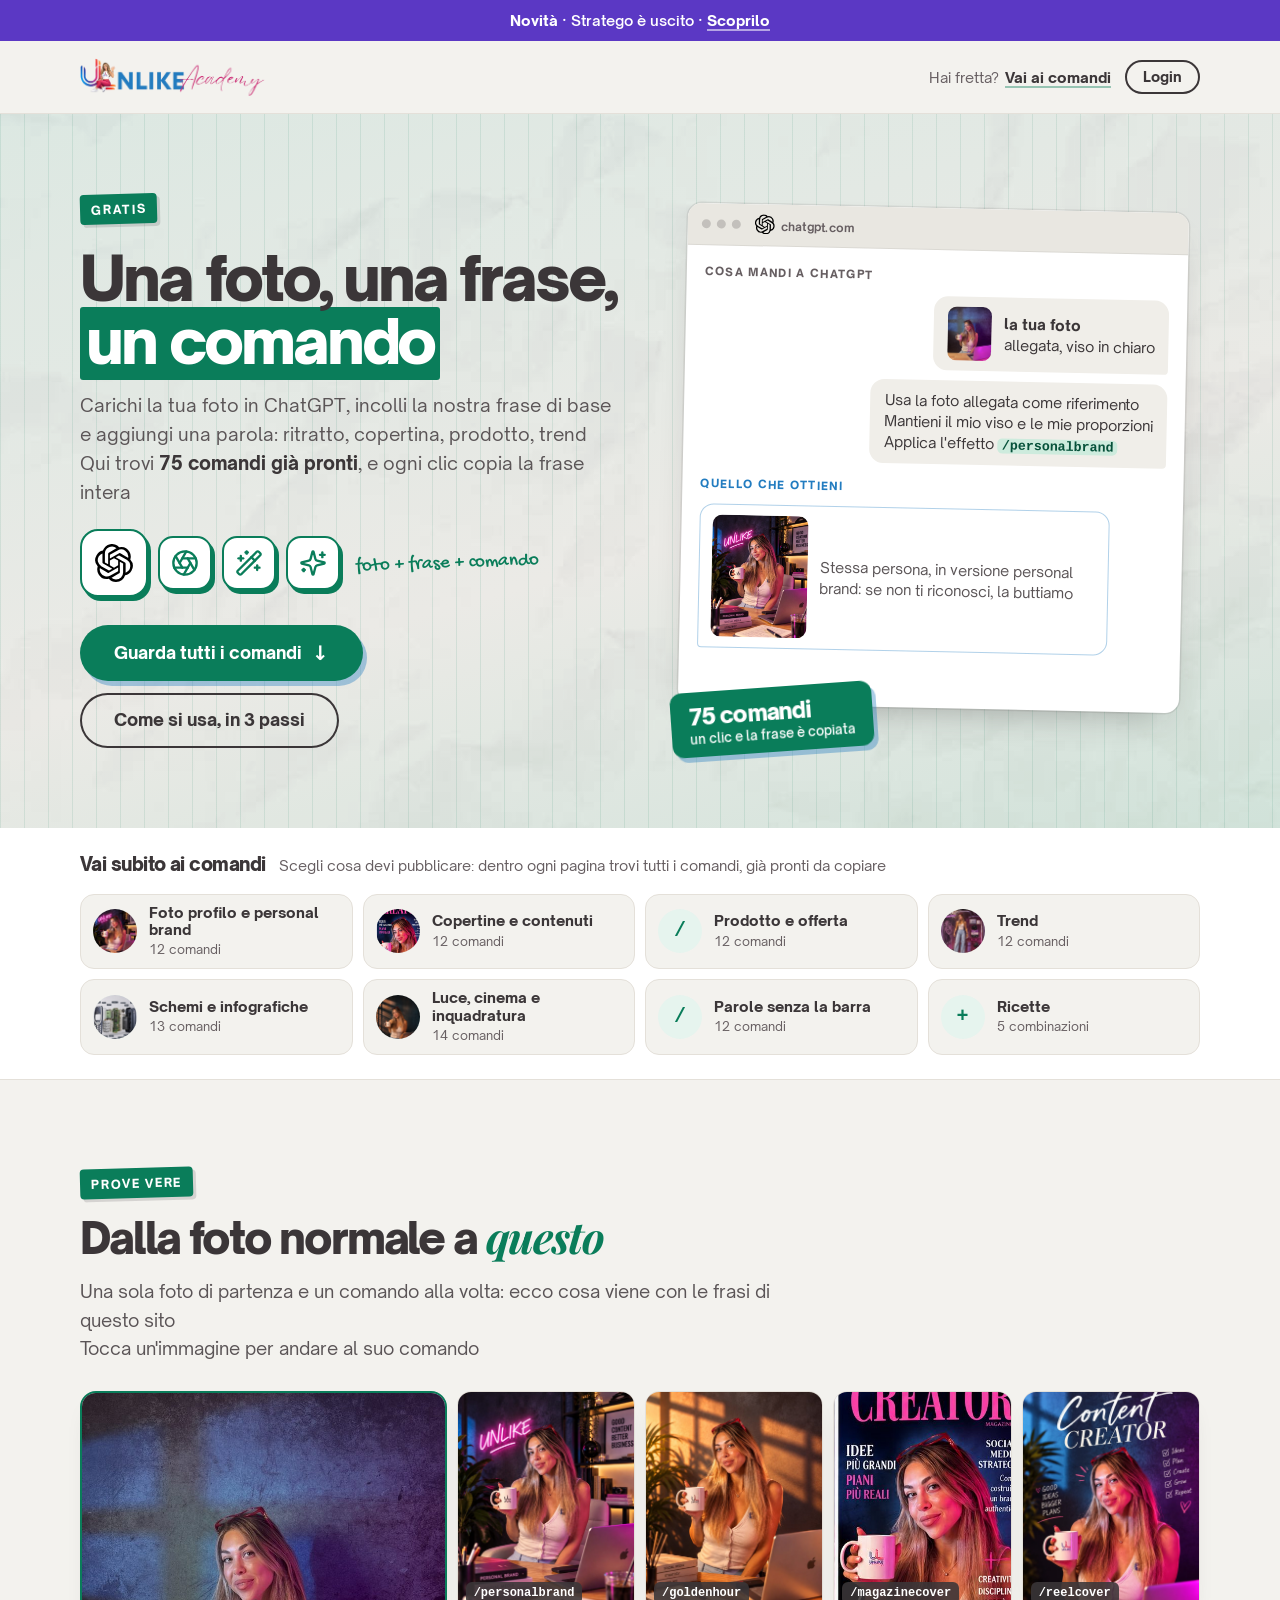
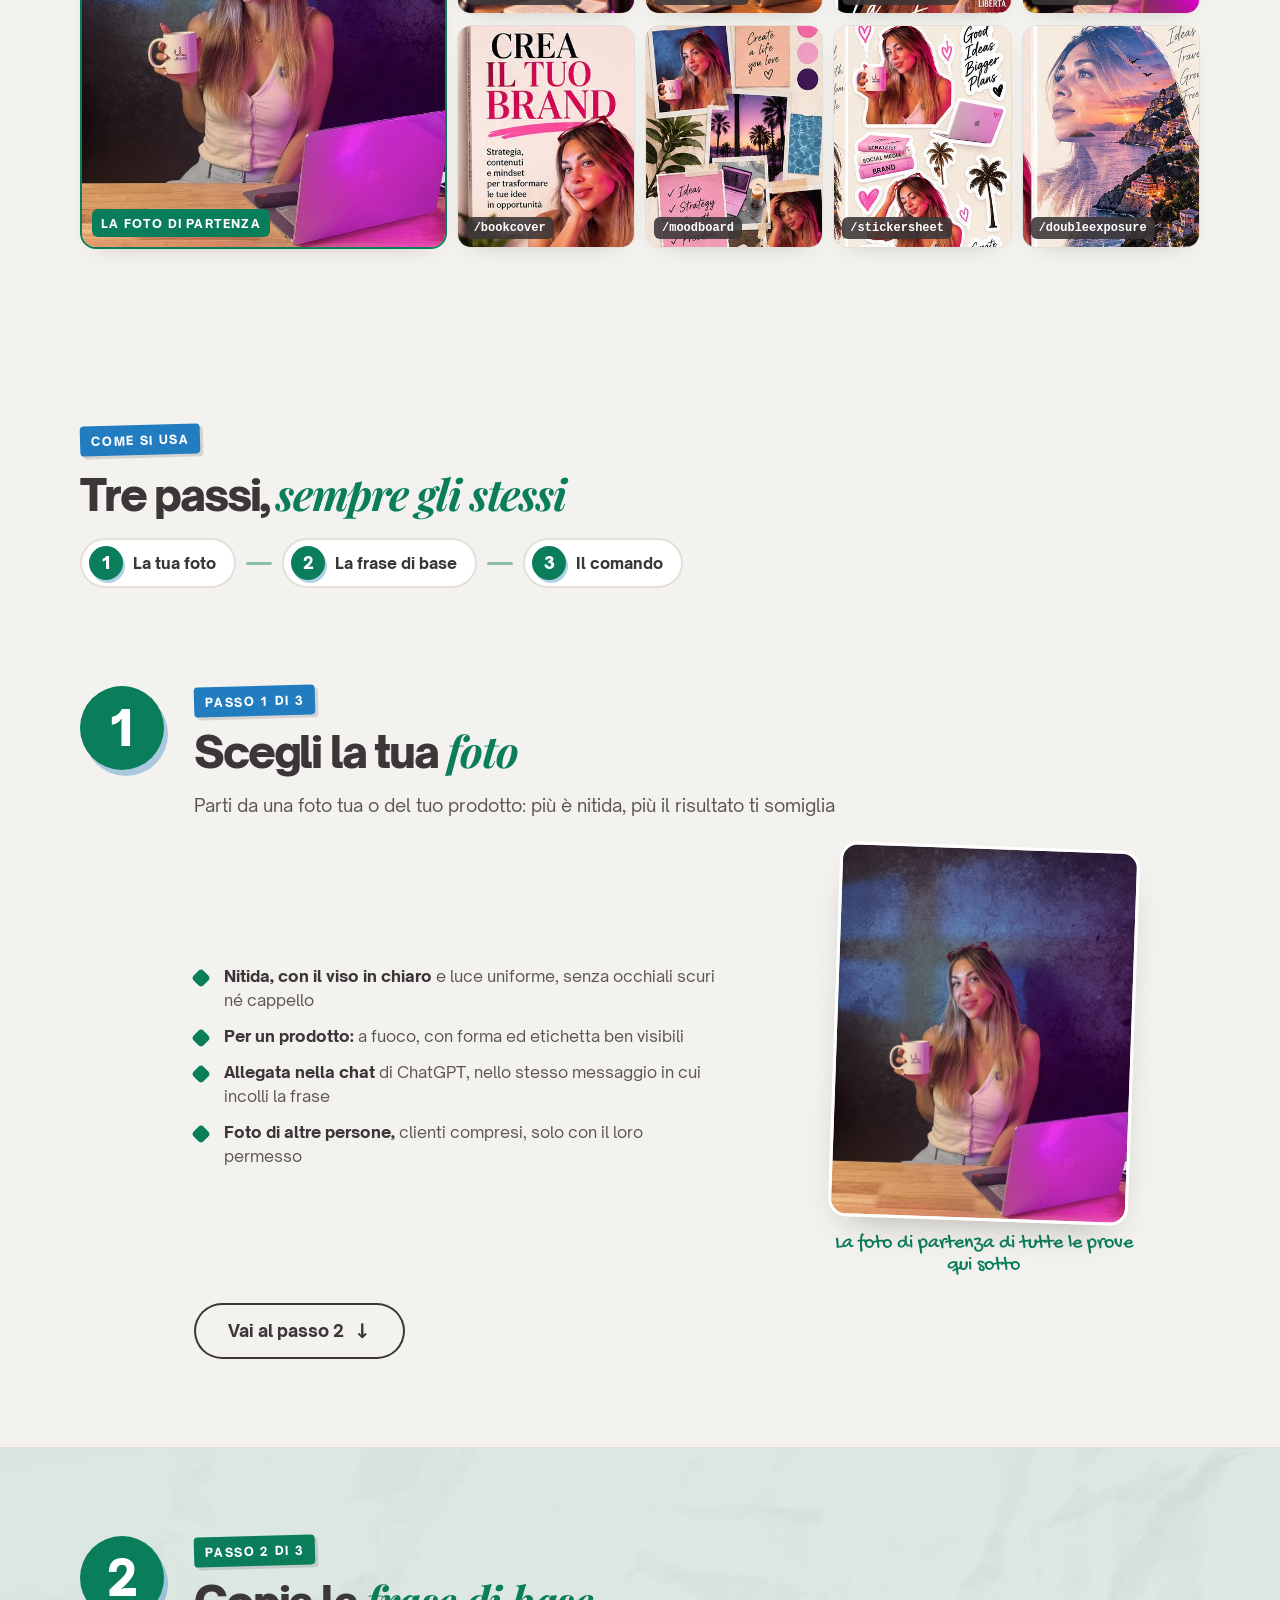
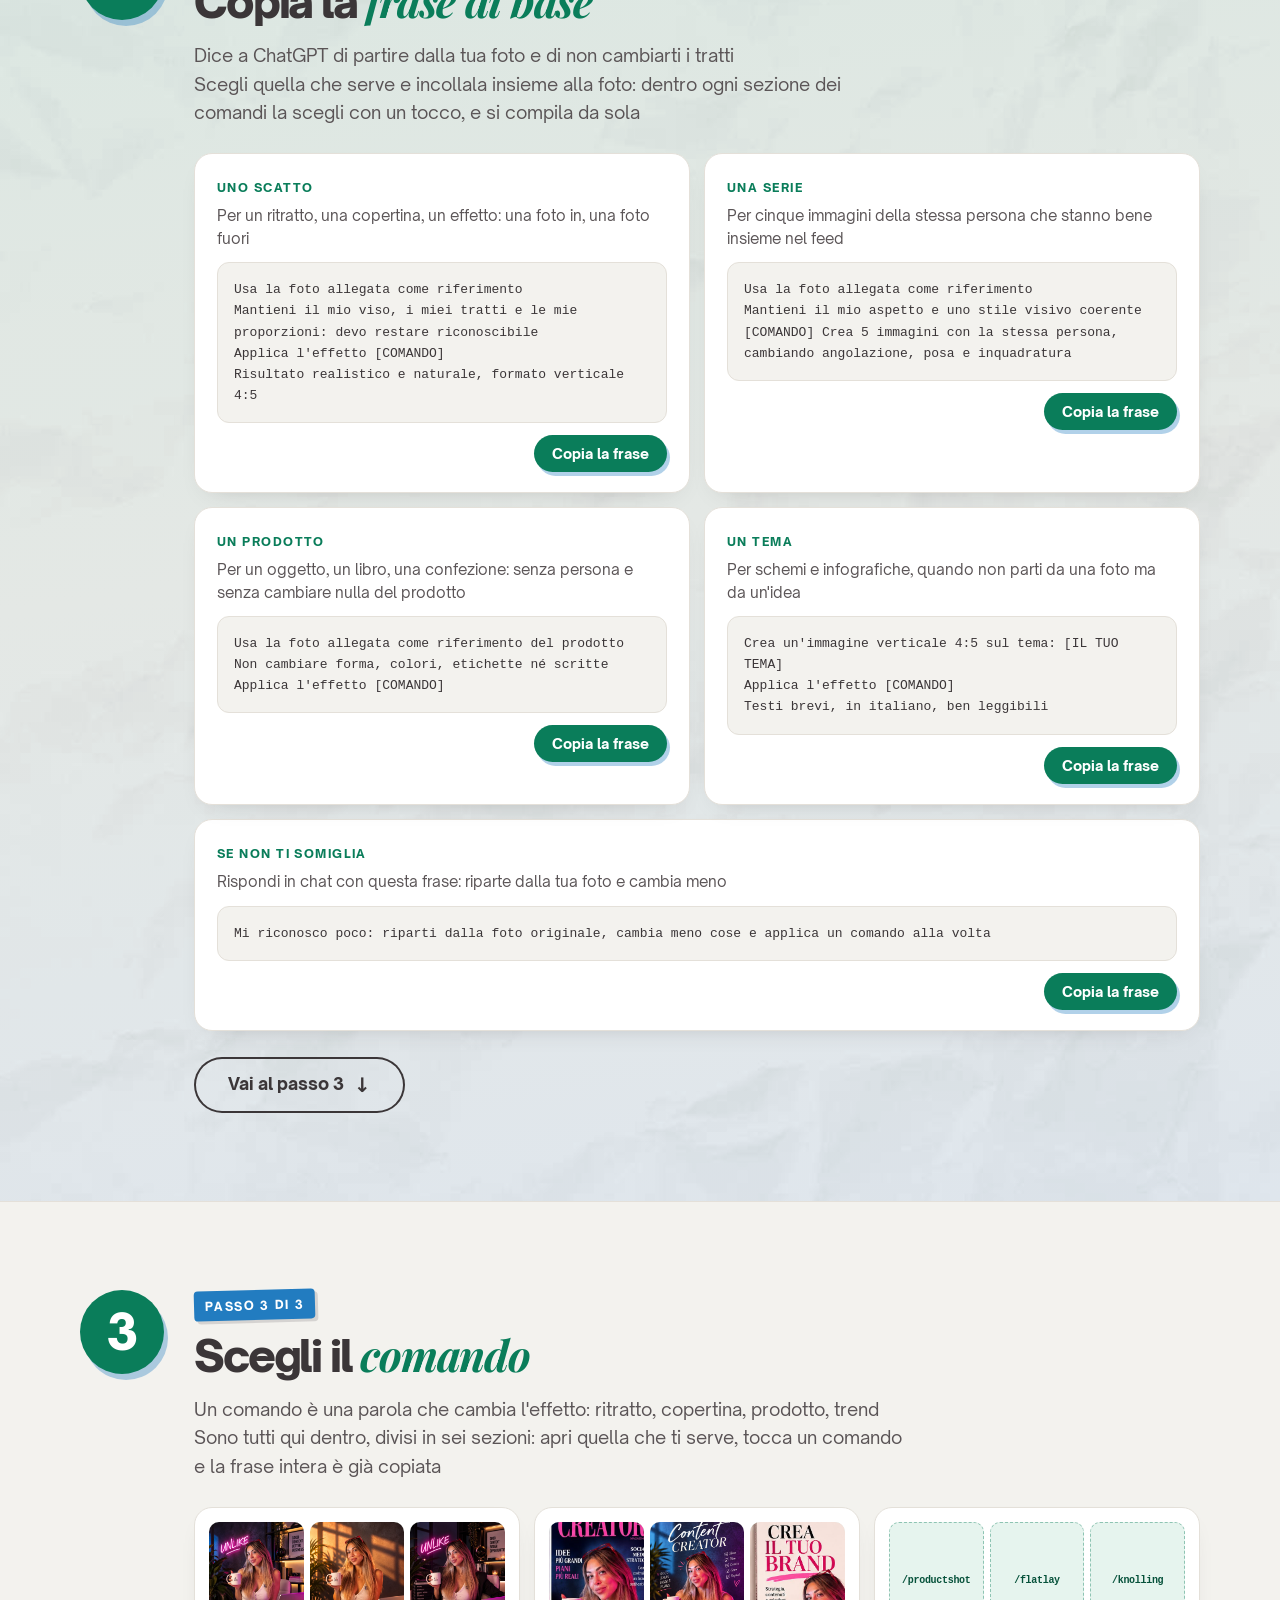
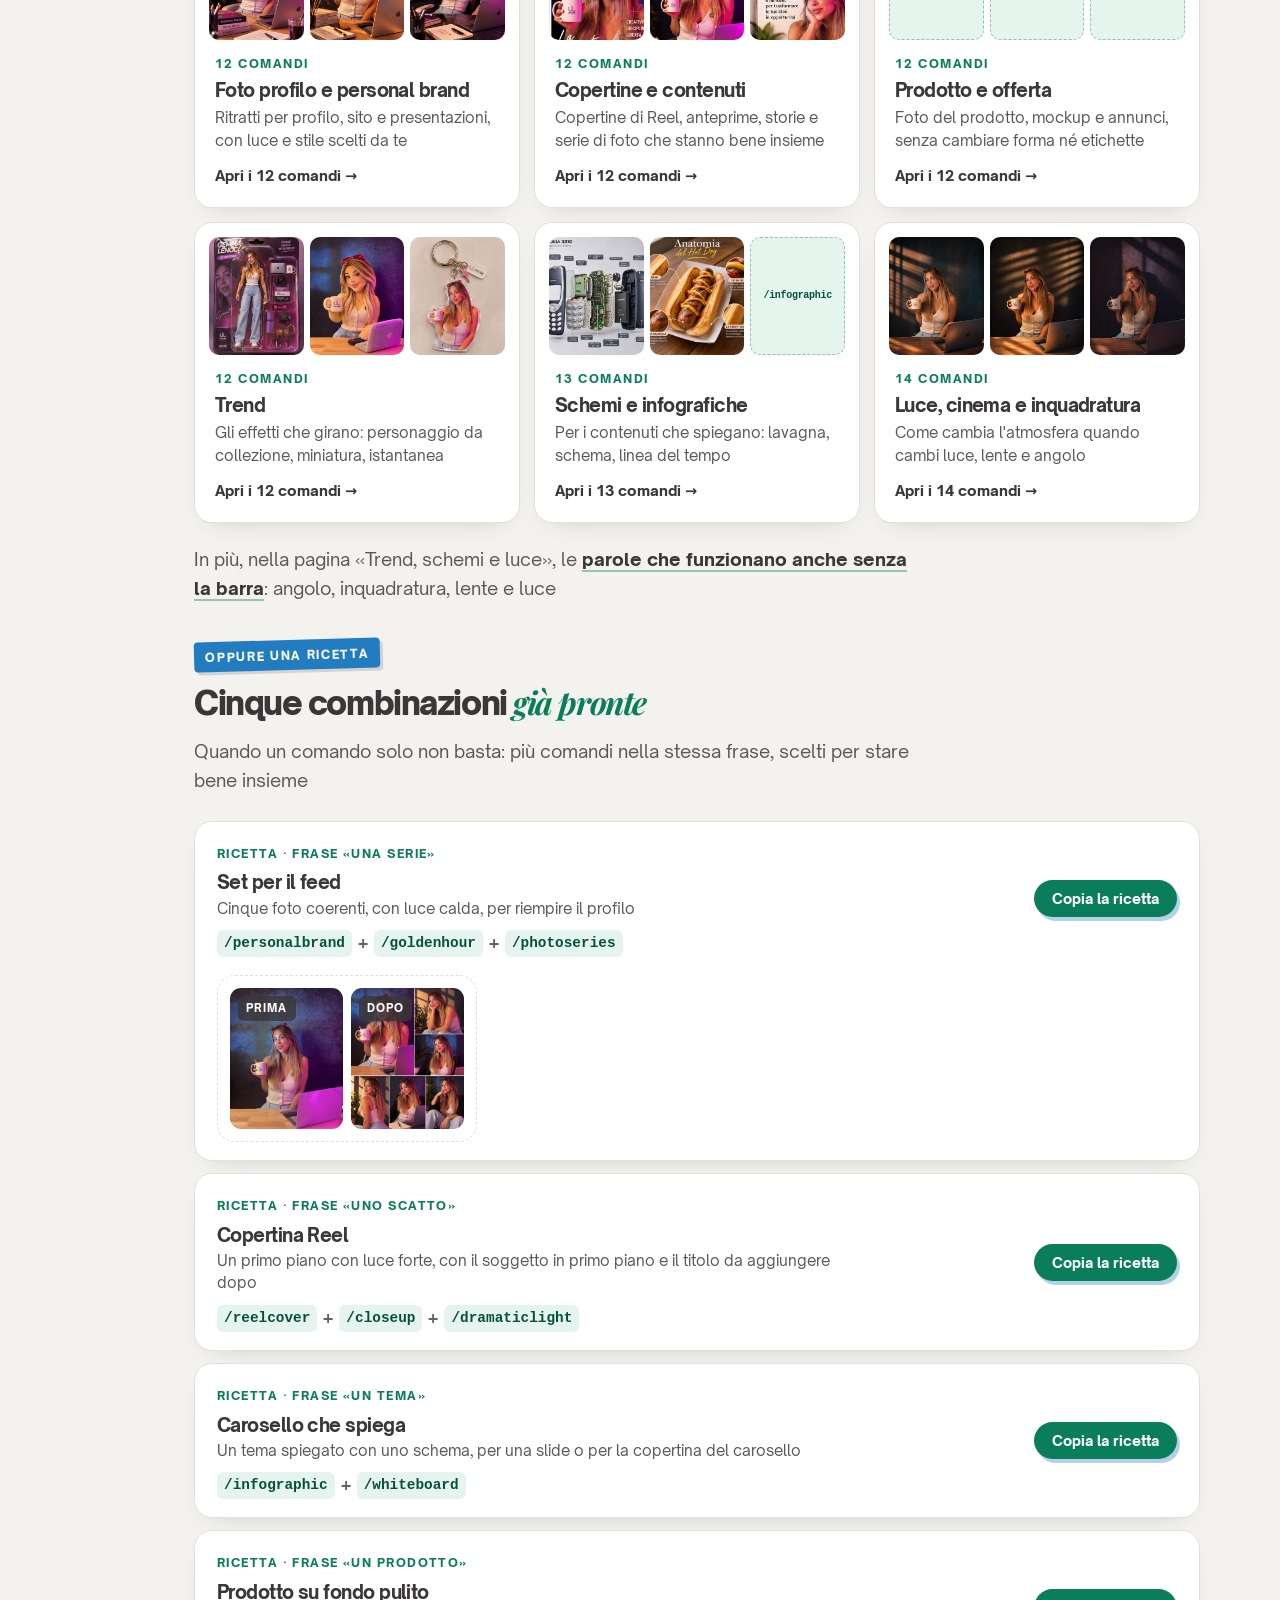
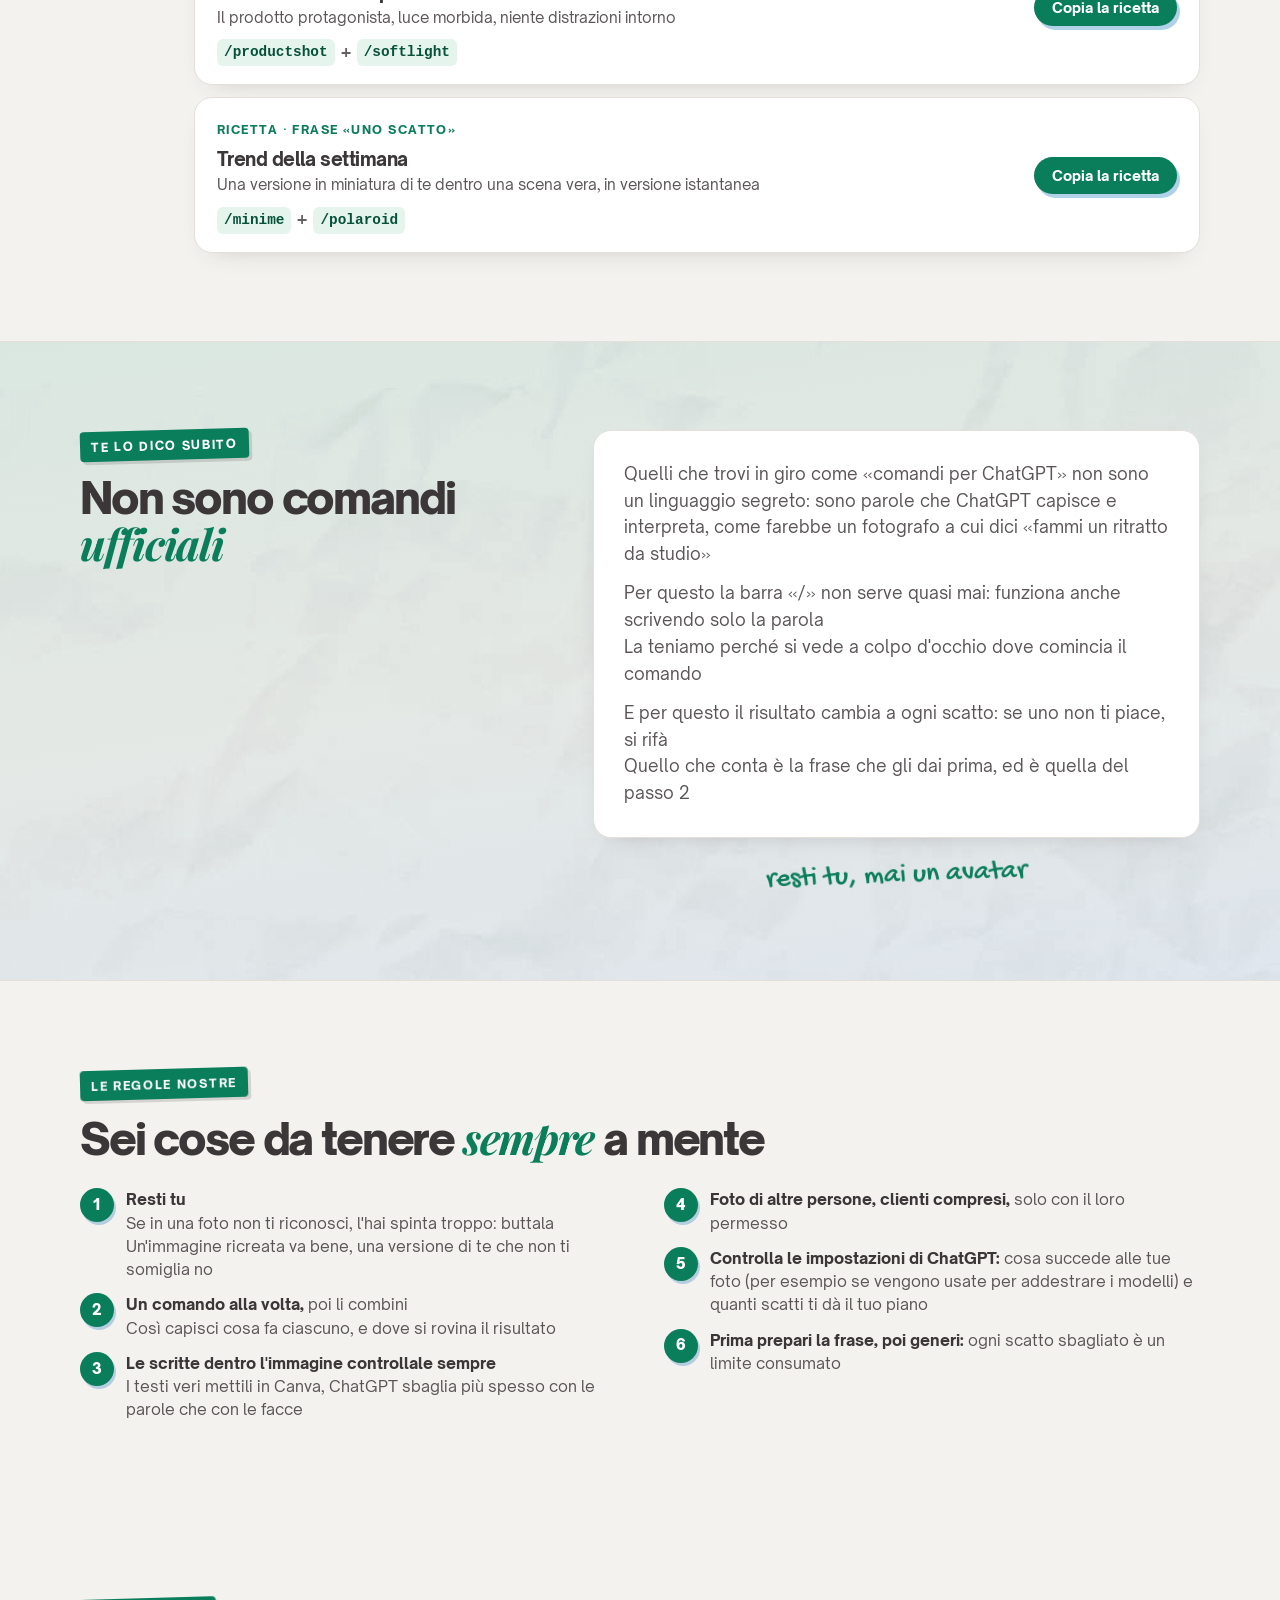
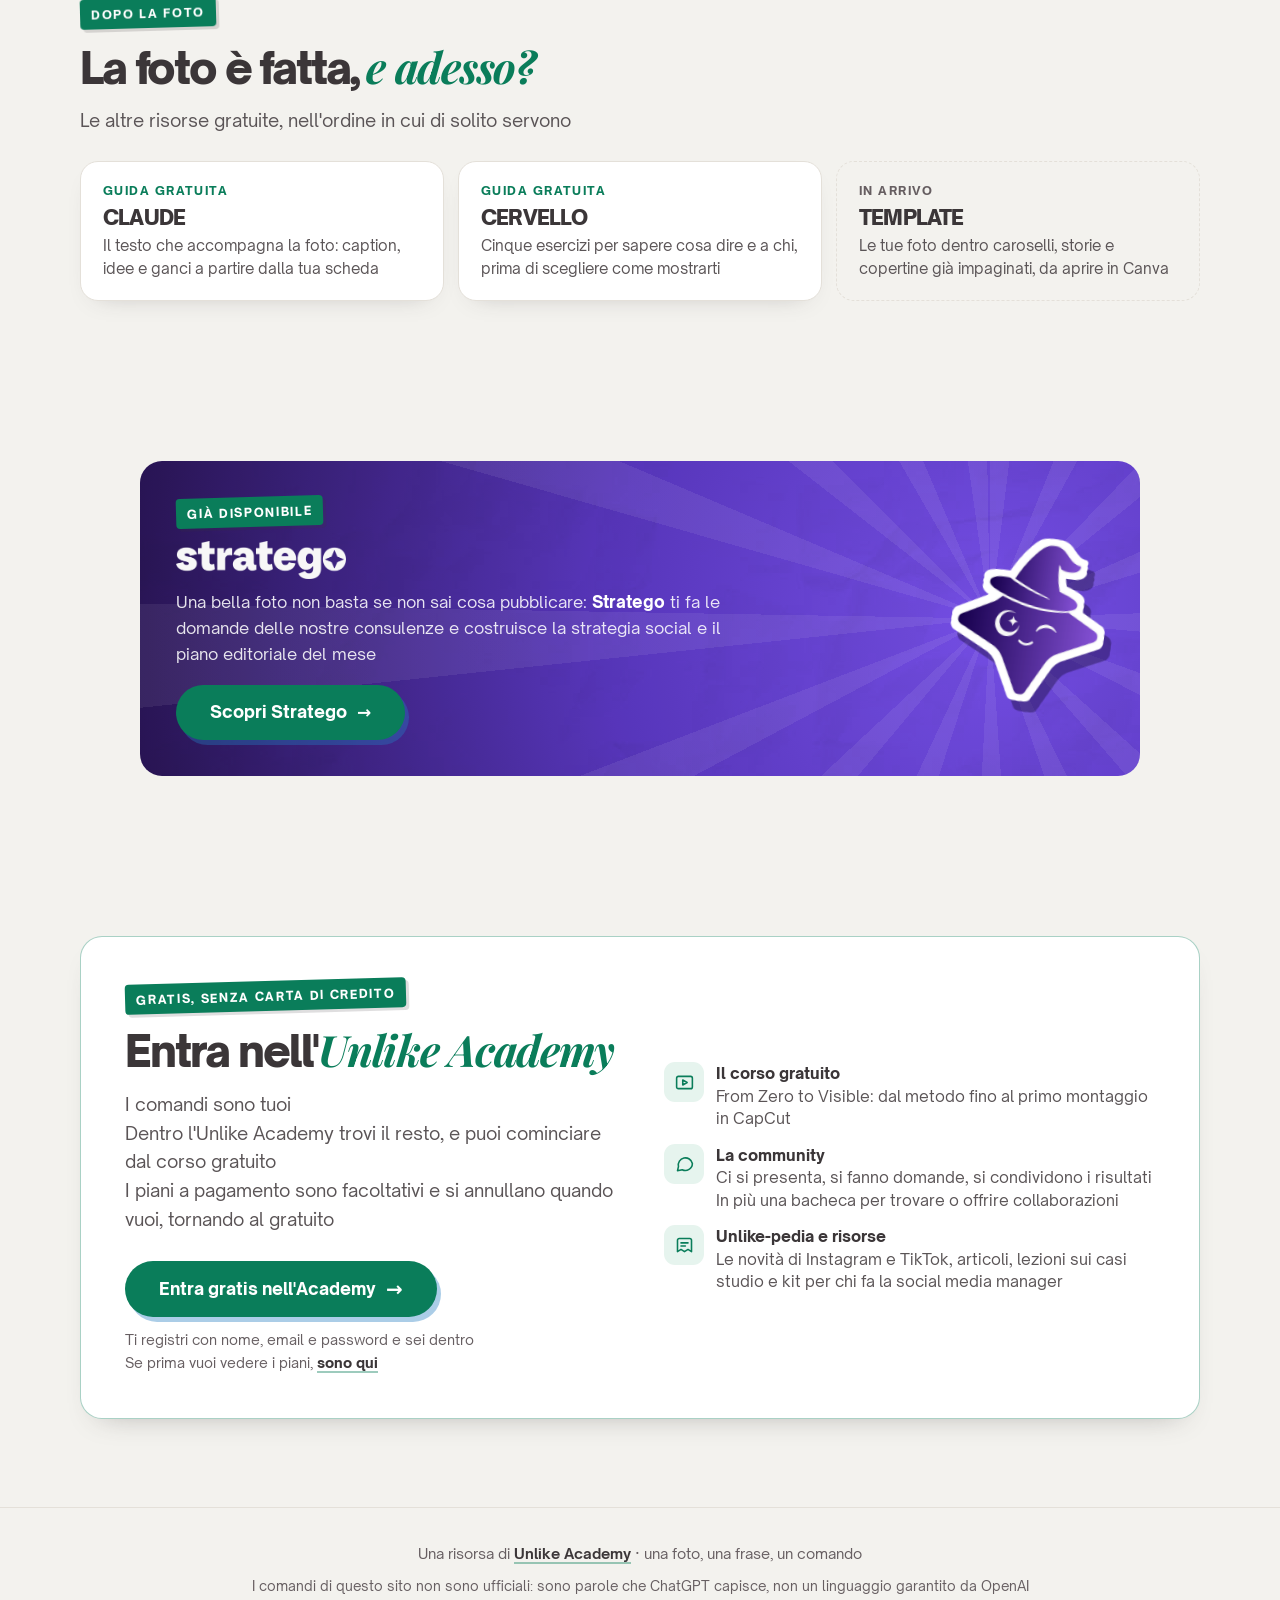
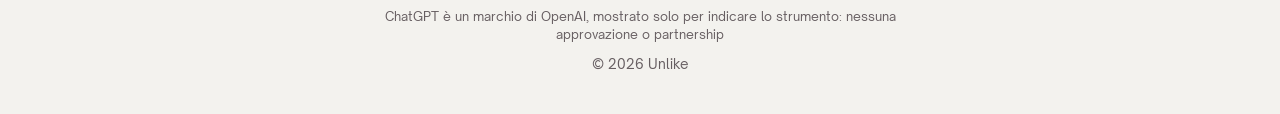
==== commit 70c28458: "Prove fatte con la foto di Gemma: 34 comandi tra trend, luce, parole e copertine Co-Authored-By: Cla" ====
--- a/index.html
+++ b/index.html
@@ -83,7 +83,7 @@
 <section class="vai-band" id="vai" aria-label="Vai subito ai comandi">
   <div class="wrap">
     <p class="vb-t"><b>Vai subito ai comandi</b><span>Scegli cosa devi pubblicare: dentro ogni pagina trovi tutti i comandi, già pronti da copiare</span></p>
-    <ul class="vb-g"><li><a href="foto-profilo.html"><span class="th"><img src="prove/personalbrand-dopo.jpg" alt="" loading="lazy"></span><span class="tx"><b>Foto profilo e personal brand</b><small>12 comandi</small></span></a></li><li><a href="copertine.html"><span class="th"><img src="prove/magazinecover-dopo.jpg" alt="" loading="lazy"></span><span class="tx"><b>Copertine e contenuti</b><small>12 comandi</small></span></a></li><li><a href="prodotto.html"><span class="th sl">/</span><span class="tx"><b>Prodotto e offerta</b><small>12 comandi</small></span></a></li><li><a href="trend-schemi-luce.html#trend"><span class="th sl">/</span><span class="tx"><b>Trend</b><small>12 comandi</small></span></a></li><li><a href="trend-schemi-luce.html#schemi"><span class="th"><img src="prove/explodedview-dopo.jpg" alt="" loading="lazy"></span><span class="tx"><b>Schemi e infografiche</b><small>13 comandi</small></span></a></li><li><a href="trend-schemi-luce.html#luce"><span class="th"><img src="prove/closeup-dopo.jpg" alt="" loading="lazy"></span><span class="tx"><b>Luce, cinema e inquadratura</b><small>14 comandi</small></span></a></li><li><a href="trend-schemi-luce.html#parole"><span class="th sl">/</span><span class="tx"><b>Parole senza la barra</b><small>12 comandi</small></span></a></li><li><a href="#ricette"><span class="th sl">+</span><span class="tx"><b>Ricette</b><small>5 combinazioni</small></span></a></li></ul>
+    <ul class="vb-g"><li><a href="foto-profilo.html"><span class="th"><img src="prove/personalbrand-dopo.jpg" alt="" loading="lazy"></span><span class="tx"><b>Foto profilo e personal brand</b><small>12 comandi</small></span></a></li><li><a href="copertine.html"><span class="th"><img src="prove/magazinecover-dopo.jpg" alt="" loading="lazy"></span><span class="tx"><b>Copertine e contenuti</b><small>12 comandi</small></span></a></li><li><a href="prodotto.html"><span class="th sl">/</span><span class="tx"><b>Prodotto e offerta</b><small>12 comandi</small></span></a></li><li><a href="trend-schemi-luce.html#trend"><span class="th"><img src="prove/actionfigure-dopo.jpg" alt="" loading="lazy"></span><span class="tx"><b>Trend</b><small>12 comandi</small></span></a></li><li><a href="trend-schemi-luce.html#schemi"><span class="th"><img src="prove/explodedview-dopo.jpg" alt="" loading="lazy"></span><span class="tx"><b>Schemi e infografiche</b><small>13 comandi</small></span></a></li><li><a href="trend-schemi-luce.html#luce"><span class="th"><img src="prove/cinematic-dopo.jpg" alt="" loading="lazy"></span><span class="tx"><b>Luce, cinema e inquadratura</b><small>14 comandi</small></span></a></li><li><a href="trend-schemi-luce.html#parole"><span class="th sl">/</span><span class="tx"><b>Parole senza la barra</b><small>12 comandi</small></span></a></li><li><a href="#ricette"><span class="th sl">+</span><span class="tx"><b>Ricette</b><small>5 combinazioni</small></span></a></li></ul>
   </div>
 </section>
 
@@ -197,9 +197,9 @@
 <a class="sezc" href="foto-profilo.html"><span class="prv"><span class="pt"><img src="prove/personalbrand-dopo.jpg" alt="Il risultato con /personalbrand" loading="lazy"></span><span class="pt"><img src="prove/goldenhour-dopo.jpg" alt="Il risultato con /goldenhour" loading="lazy"></span><span class="pt"><img src="prove/bossvibe-dopo.jpg" alt="Il risultato con /bossvibe" loading="lazy"></span></span><span class="no">12 comandi</span><h3>Foto profilo e personal brand</h3><p>Ritratti per profilo, sito e presentazioni, con luce e stile scelti da te</p><span class="vai">Apri i 12 comandi &rarr;</span></a>
 <a class="sezc" href="copertine.html"><span class="prv"><span class="pt"><img src="prove/magazinecover-dopo.jpg" alt="Il risultato con /magazinecover" loading="lazy"></span><span class="pt"><img src="prove/reelcover-dopo.jpg" alt="Il risultato con /reelcover" loading="lazy"></span><span class="pt"><img src="prove/bookcover-dopo.jpg" alt="Il risultato con /bookcover" loading="lazy"></span></span><span class="no">12 comandi</span><h3>Copertine e contenuti</h3><p>Copertine di Reel, anteprime, storie e serie di foto che stanno bene insieme</p><span class="vai">Apri i 12 comandi &rarr;</span></a>
 <a class="sezc" href="prodotto.html"><span class="prv"><span class="pt txt"><code>/productshot</code></span><span class="pt txt"><code>/flatlay</code></span><span class="pt txt"><code>/knolling</code></span></span><span class="no">12 comandi</span><h3>Prodotto e offerta</h3><p>Foto del prodotto, mockup e annunci, senza cambiare forma né etichette</p><span class="vai">Apri i 12 comandi &rarr;</span></a>
-<a class="sezc" href="trend-schemi-luce.html#trend"><span class="prv"><span class="pt txt"><code>/actionfigure</code></span><span class="pt txt"><code>/plushie</code></span><span class="pt txt"><code>/keychain</code></span></span><span class="no">12 comandi</span><h3>Trend</h3><p>Gli effetti che girano: personaggio da collezione, miniatura, istantanea</p><span class="vai">Apri i 12 comandi &rarr;</span></a>
+<a class="sezc" href="trend-schemi-luce.html#trend"><span class="prv"><span class="pt"><img src="prove/actionfigure-dopo.jpg" alt="Il risultato con /actionfigure" loading="lazy"></span><span class="pt"><img src="prove/plushie-dopo.jpg" alt="Il risultato con /plushie" loading="lazy"></span><span class="pt"><img src="prove/keychain-dopo.jpg" alt="Il risultato con /keychain" loading="lazy"></span></span><span class="no">12 comandi</span><h3>Trend</h3><p>Gli effetti che girano: personaggio da collezione, miniatura, istantanea</p><span class="vai">Apri i 12 comandi &rarr;</span></a>
 <a class="sezc" href="trend-schemi-luce.html#schemi"><span class="prv"><span class="pt"><img src="prove/explodedview-dopo.jpg" alt="Il risultato con /explodedview" loading="lazy"></span><span class="pt"><img src="prove/anatomy-dopo.jpg" alt="Il risultato con /anatomy" loading="lazy"></span><span class="pt txt"><code>/infographic</code></span></span><span class="no">13 comandi</span><h3>Schemi e infografiche</h3><p>Per i contenuti che spiegano: lavagna, schema, linea del tempo</p><span class="vai">Apri i 13 comandi &rarr;</span></a>
-<a class="sezc" href="trend-schemi-luce.html#luce"><span class="prv"><span class="pt"><img src="prove/closeup-dopo.jpg" alt="Il risultato con /closeup" loading="lazy"></span><span class="pt"><img src="prove/pov-dopo.jpg" alt="Il risultato con /pov" loading="lazy"></span><span class="pt txt"><code>/cinematic</code></span></span><span class="no">14 comandi</span><h3>Luce, cinema e inquadratura</h3><p>Come cambia l'atmosfera quando cambi luce, lente e angolo</p><span class="vai">Apri i 14 comandi &rarr;</span></a>
+<a class="sezc" href="trend-schemi-luce.html#luce"><span class="prv"><span class="pt"><img src="prove/cinematic-dopo.jpg" alt="Il risultato con /cinematic" loading="lazy"></span><span class="pt"><img src="prove/dramaticlight-dopo.jpg" alt="Il risultato con /dramaticlight" loading="lazy"></span><span class="pt"><img src="prove/moody-dopo.jpg" alt="Il risultato con /moody" loading="lazy"></span></span><span class="no">14 comandi</span><h3>Luce, cinema e inquadratura</h3><p>Come cambia l'atmosfera quando cambi luce, lente e angolo</p><span class="vai">Apri i 14 comandi &rarr;</span></a>
     </div>
     <p class="lead" style="margin-top:22px">In più, nella pagina «Trend, schemi e luce», le <a class="sl" href="trend-schemi-luce.html#parole">parole che funzionano anche senza la barra</a>: angolo, inquadratura, lente e luce</p>
     <div class="ricette-t" id="ricette">
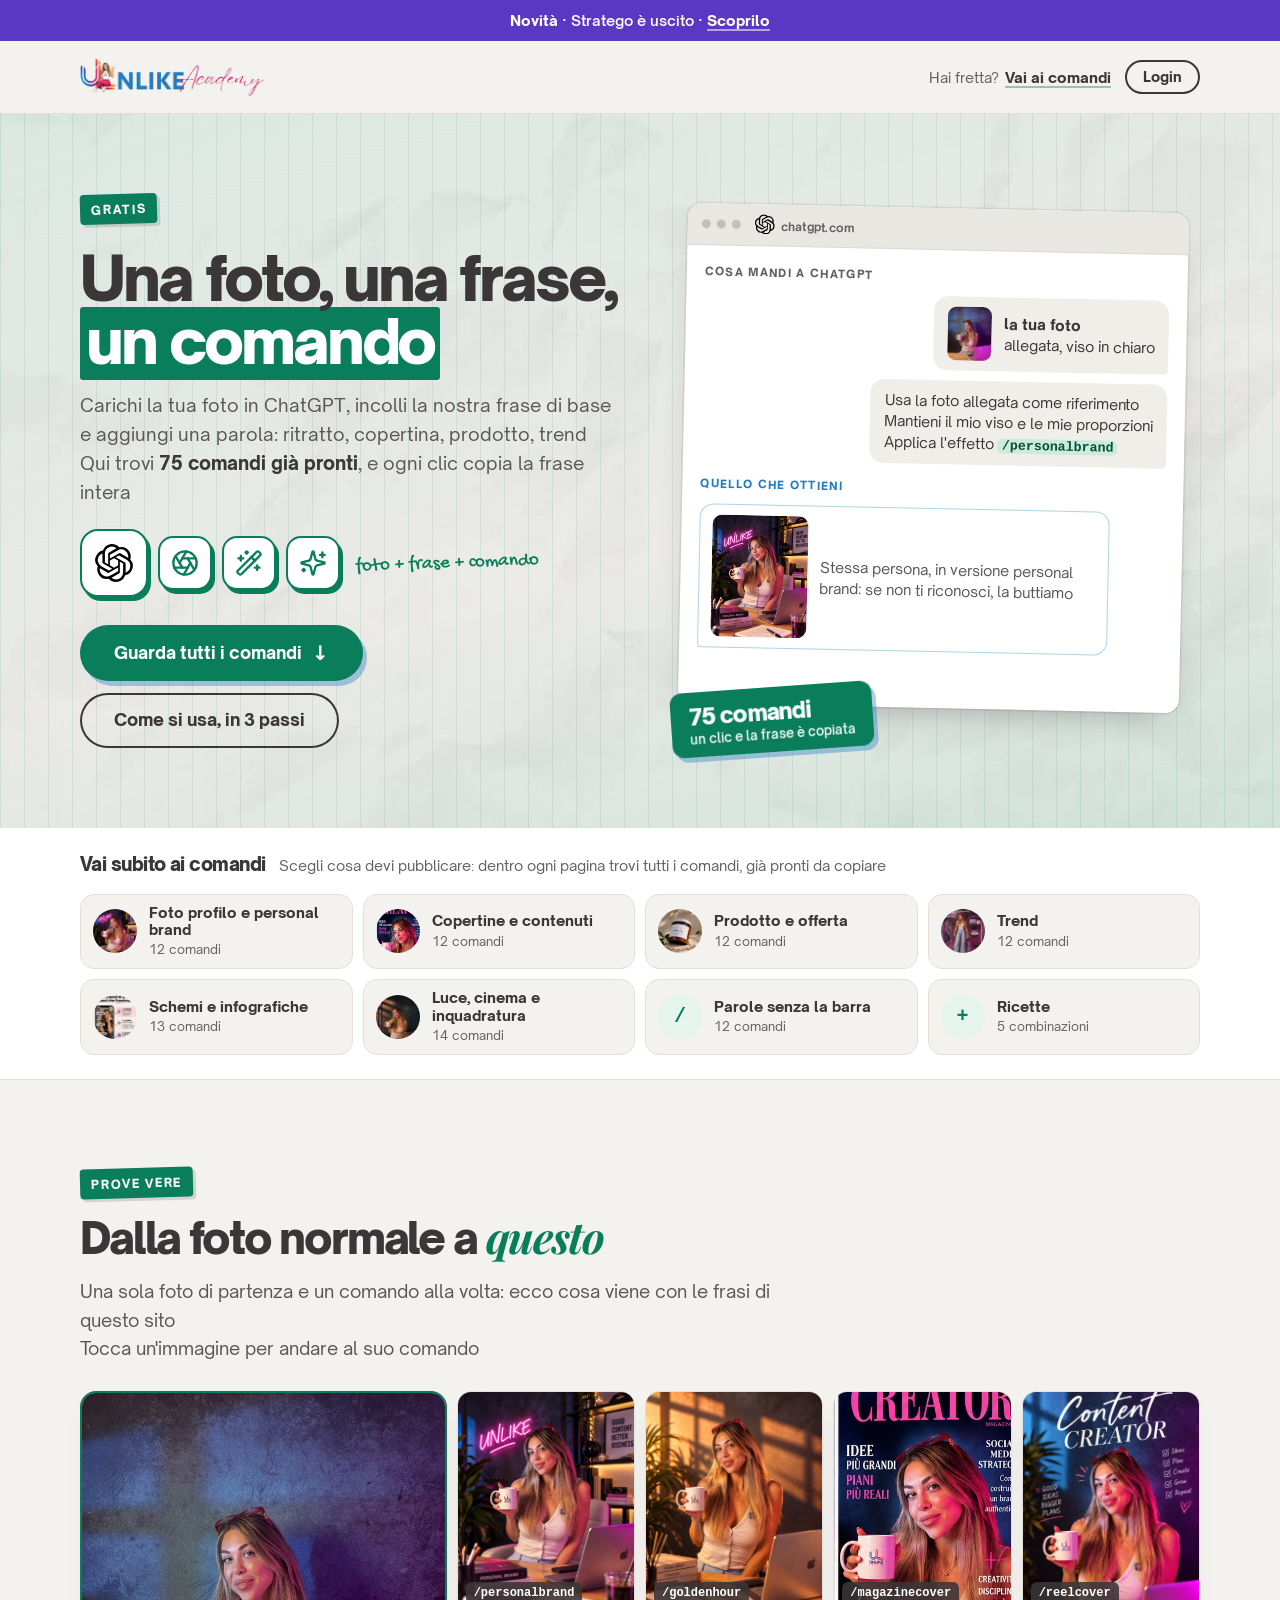
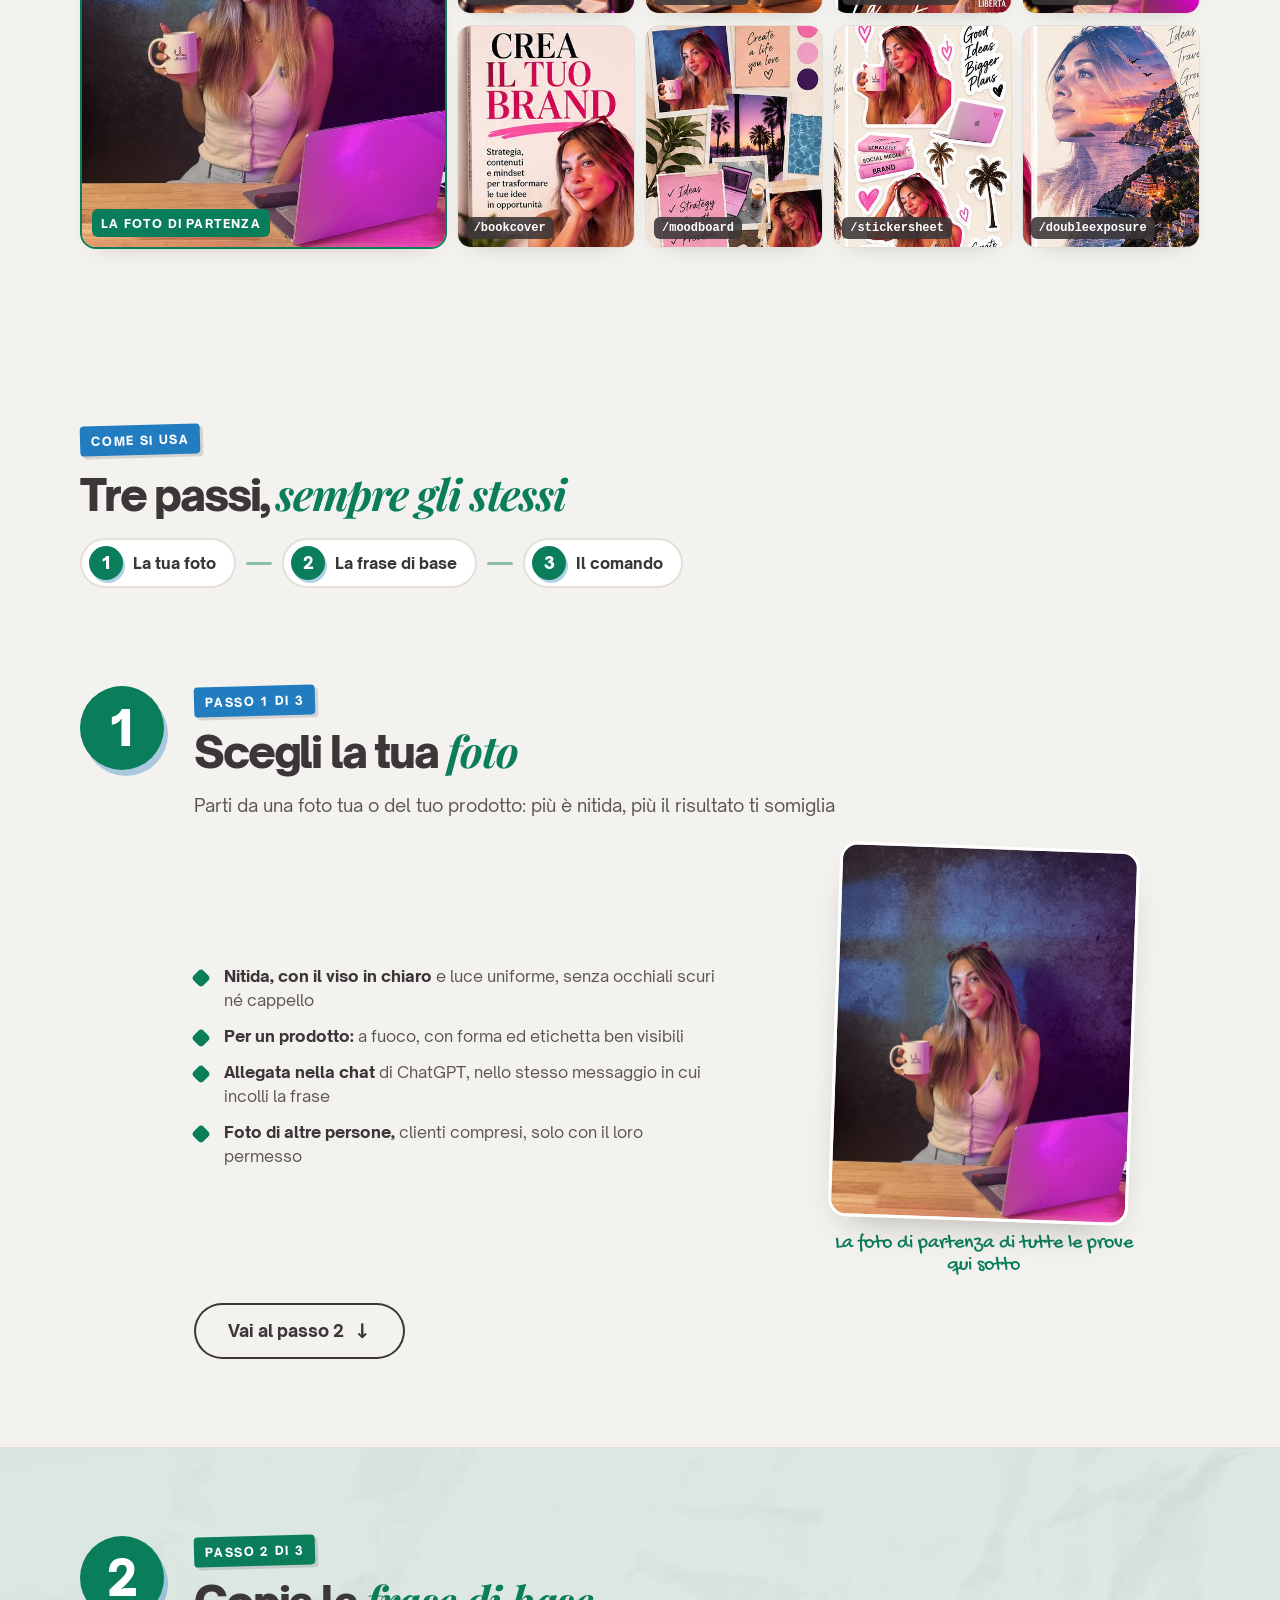
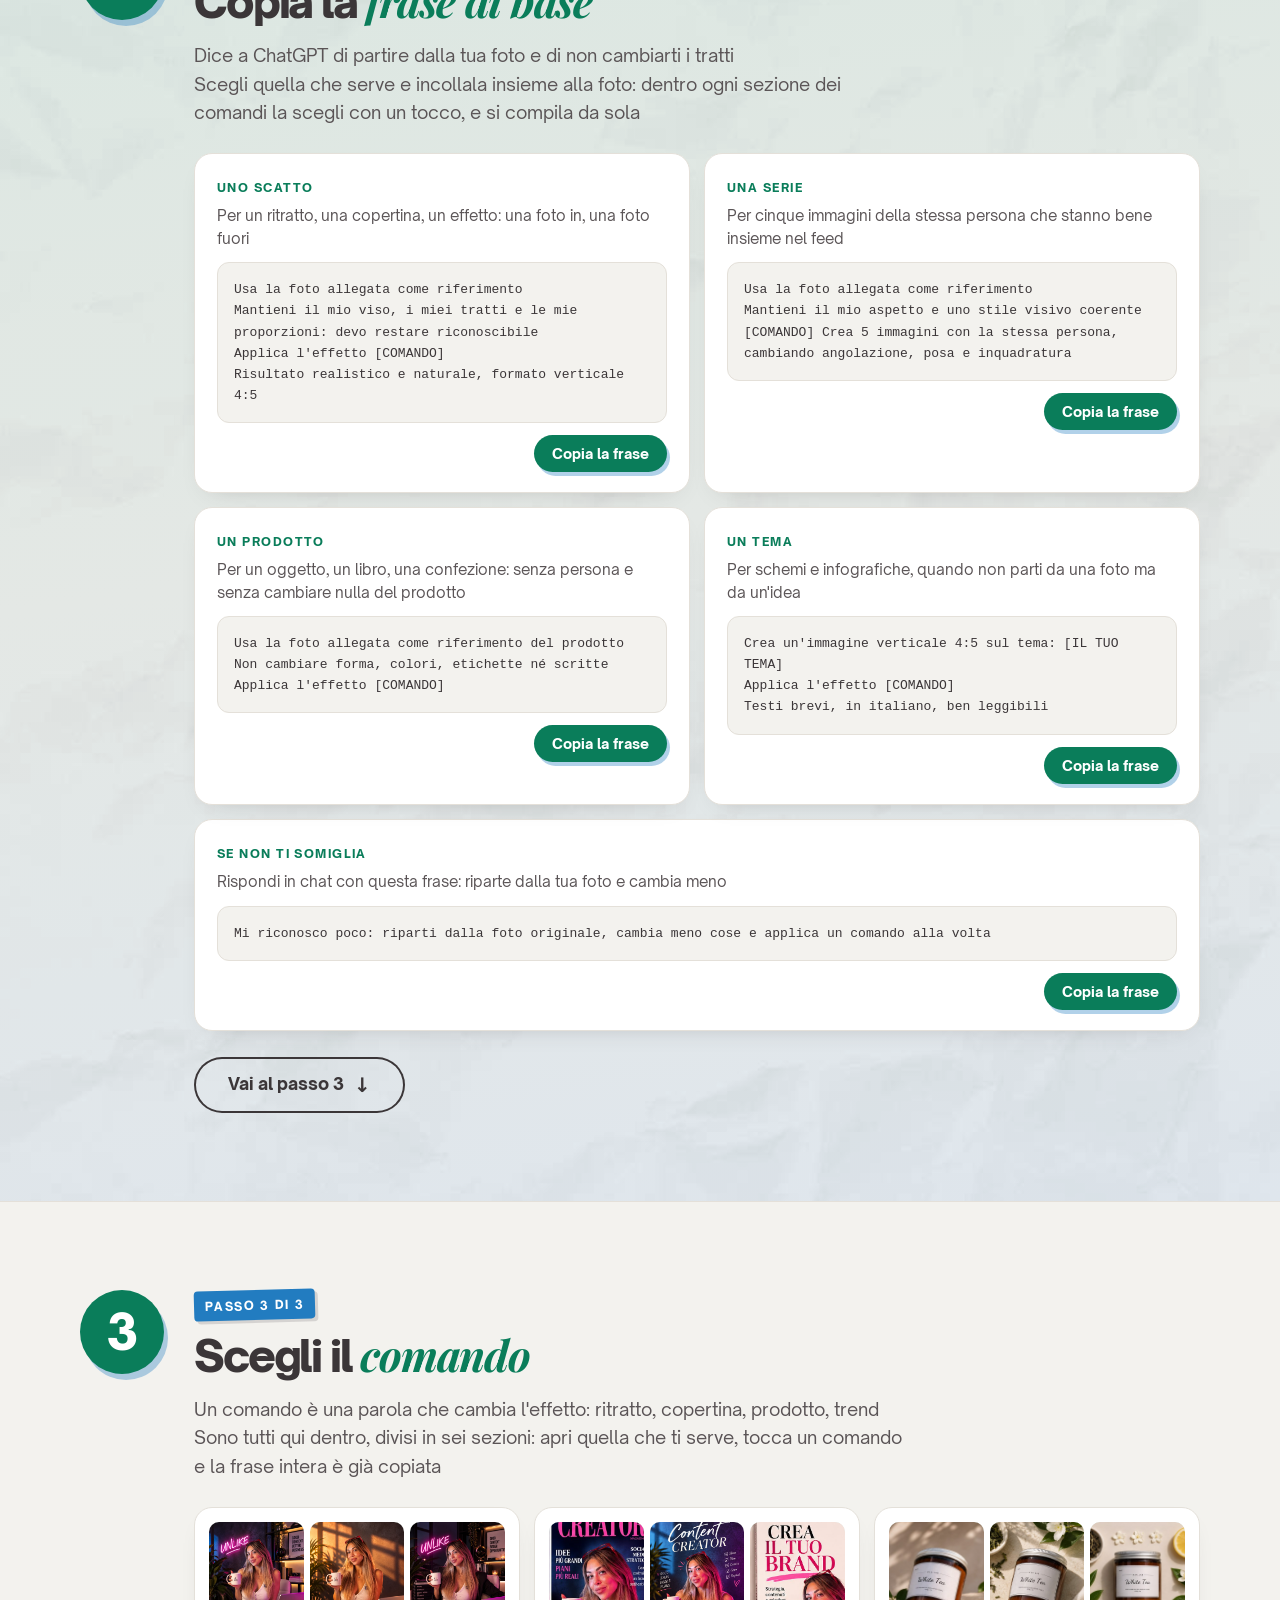
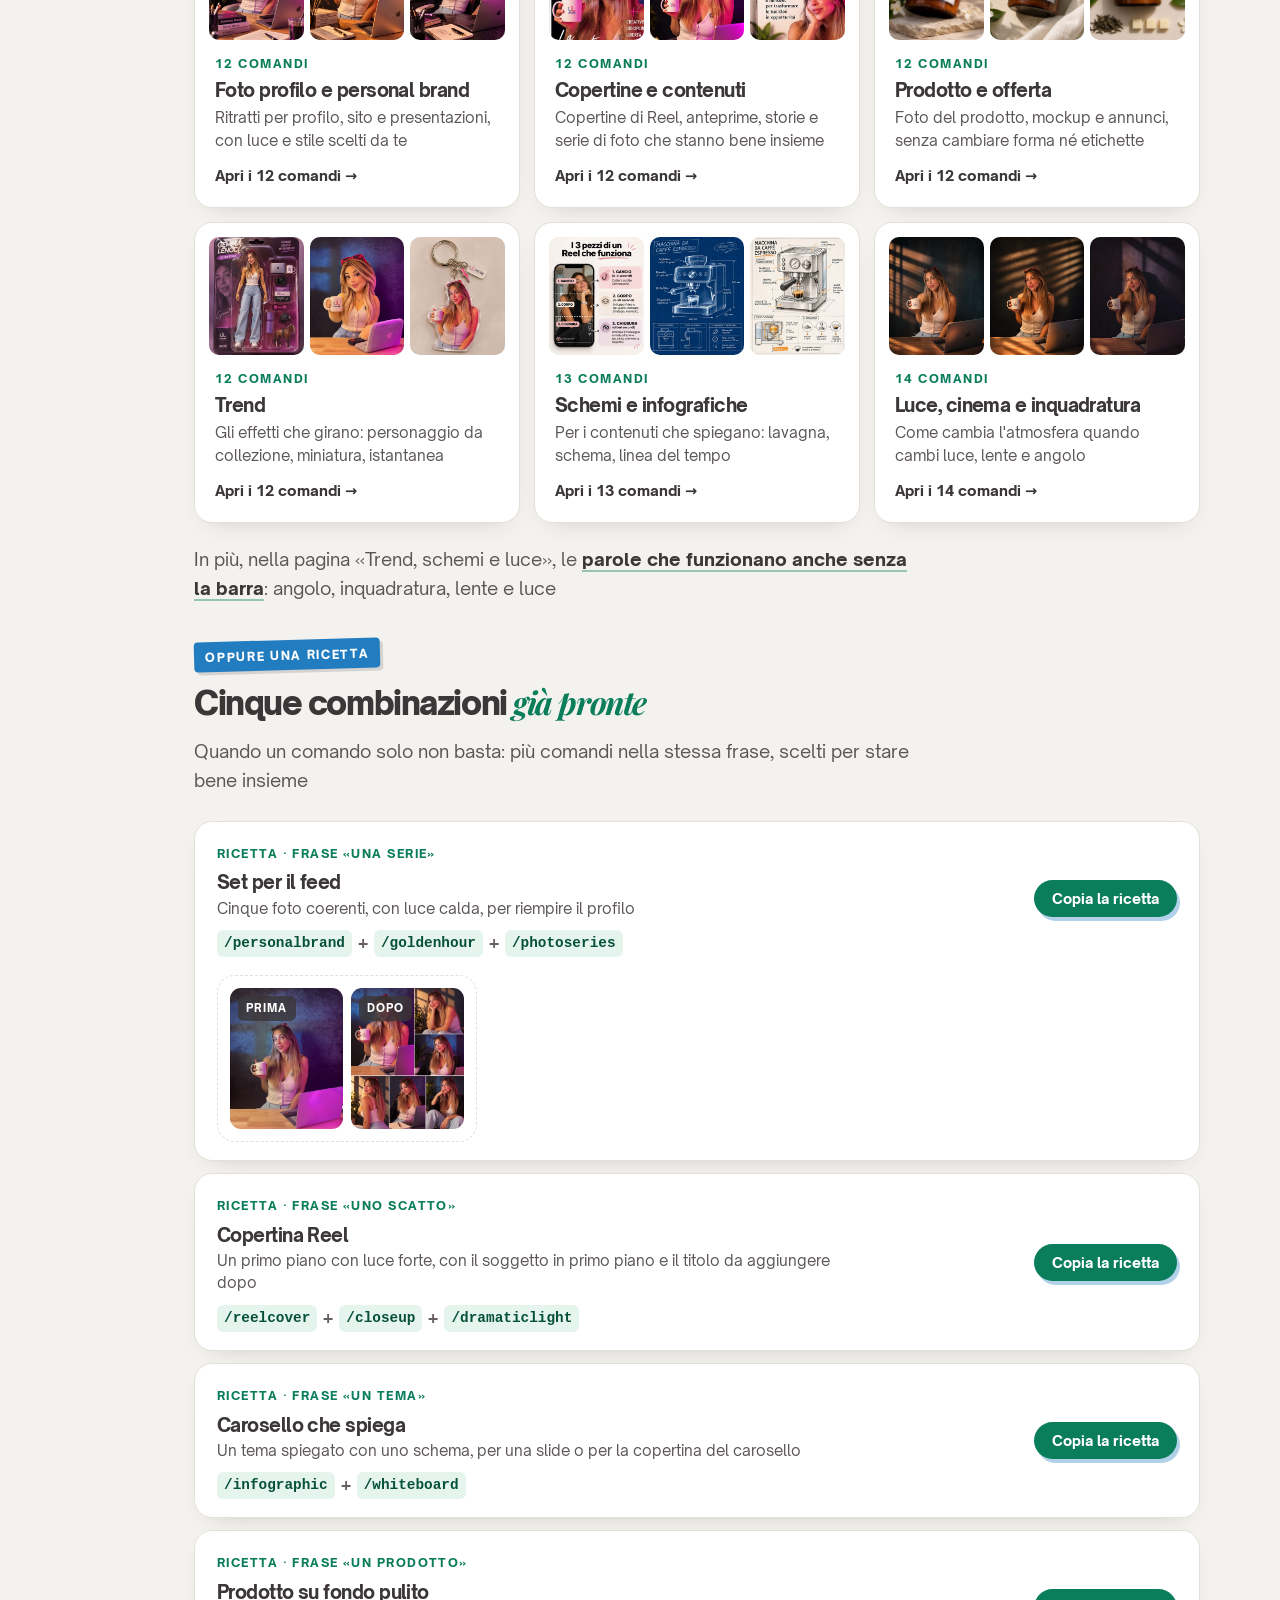
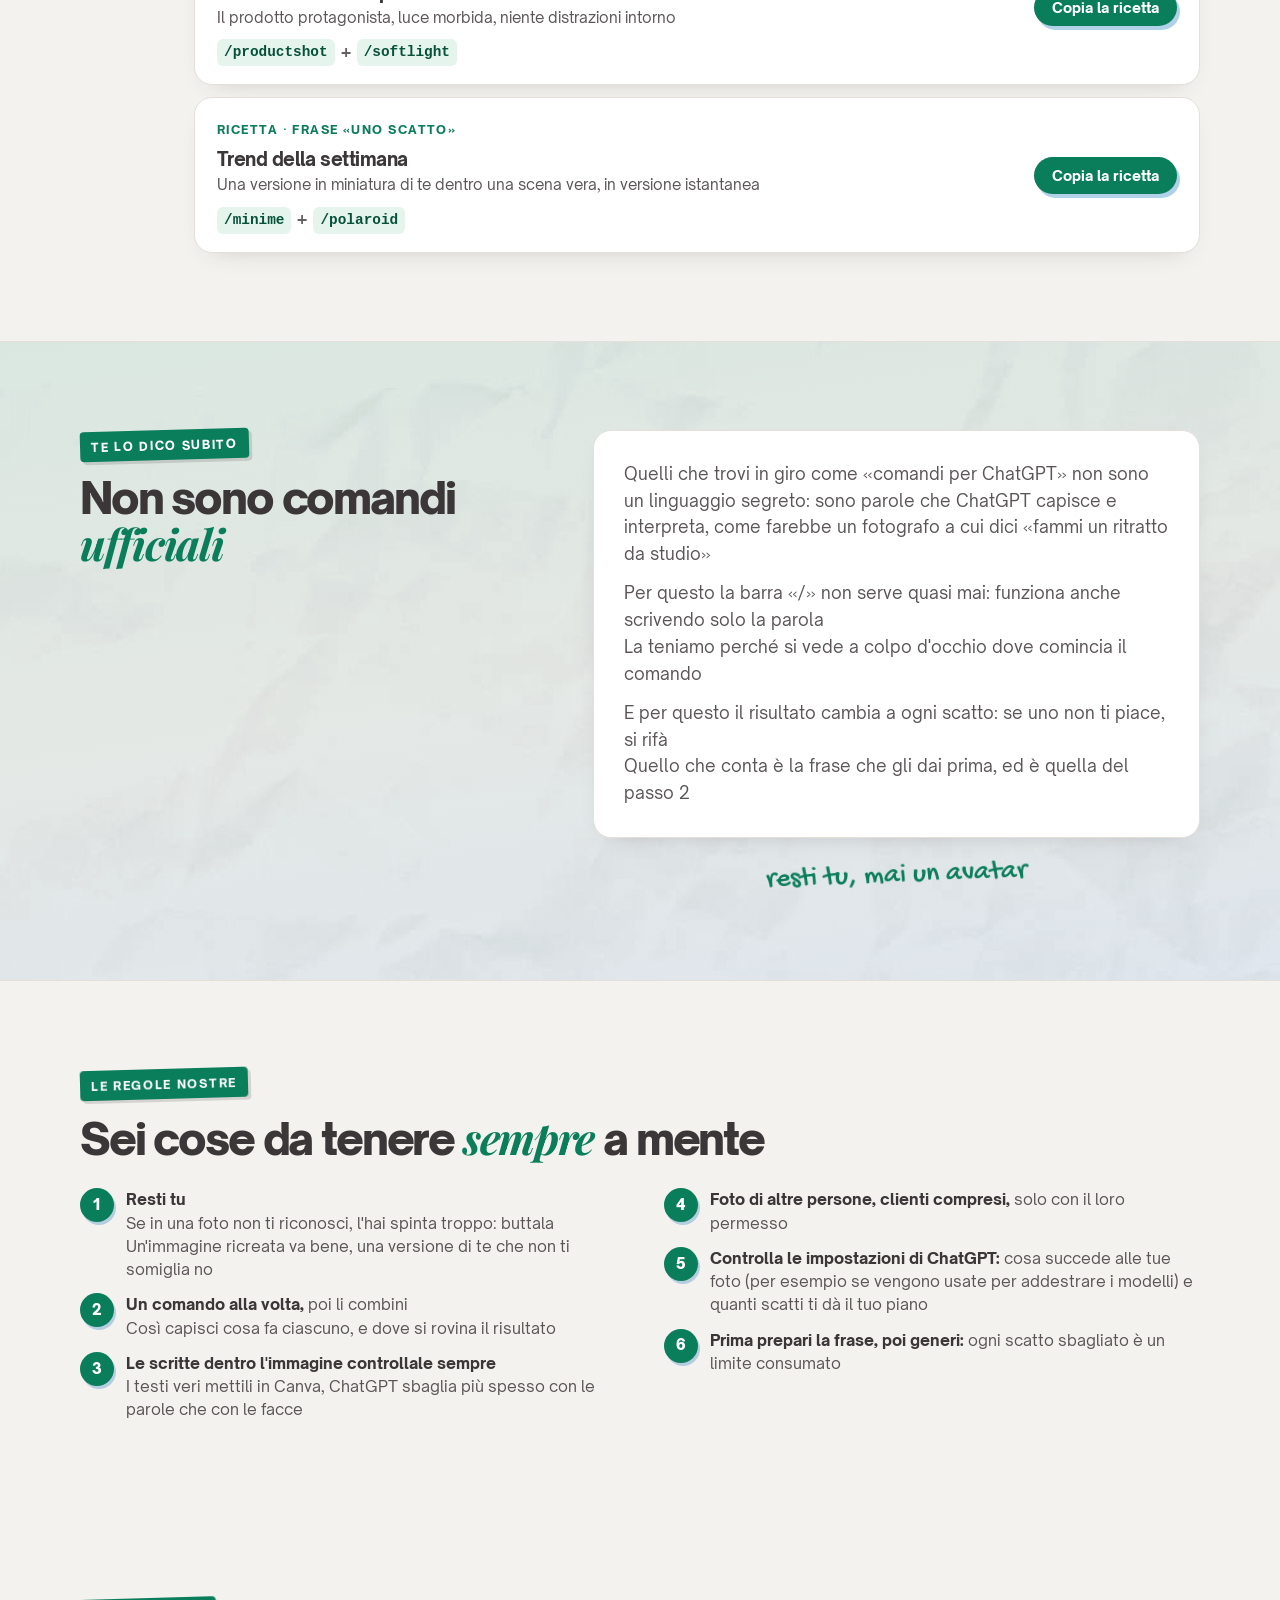
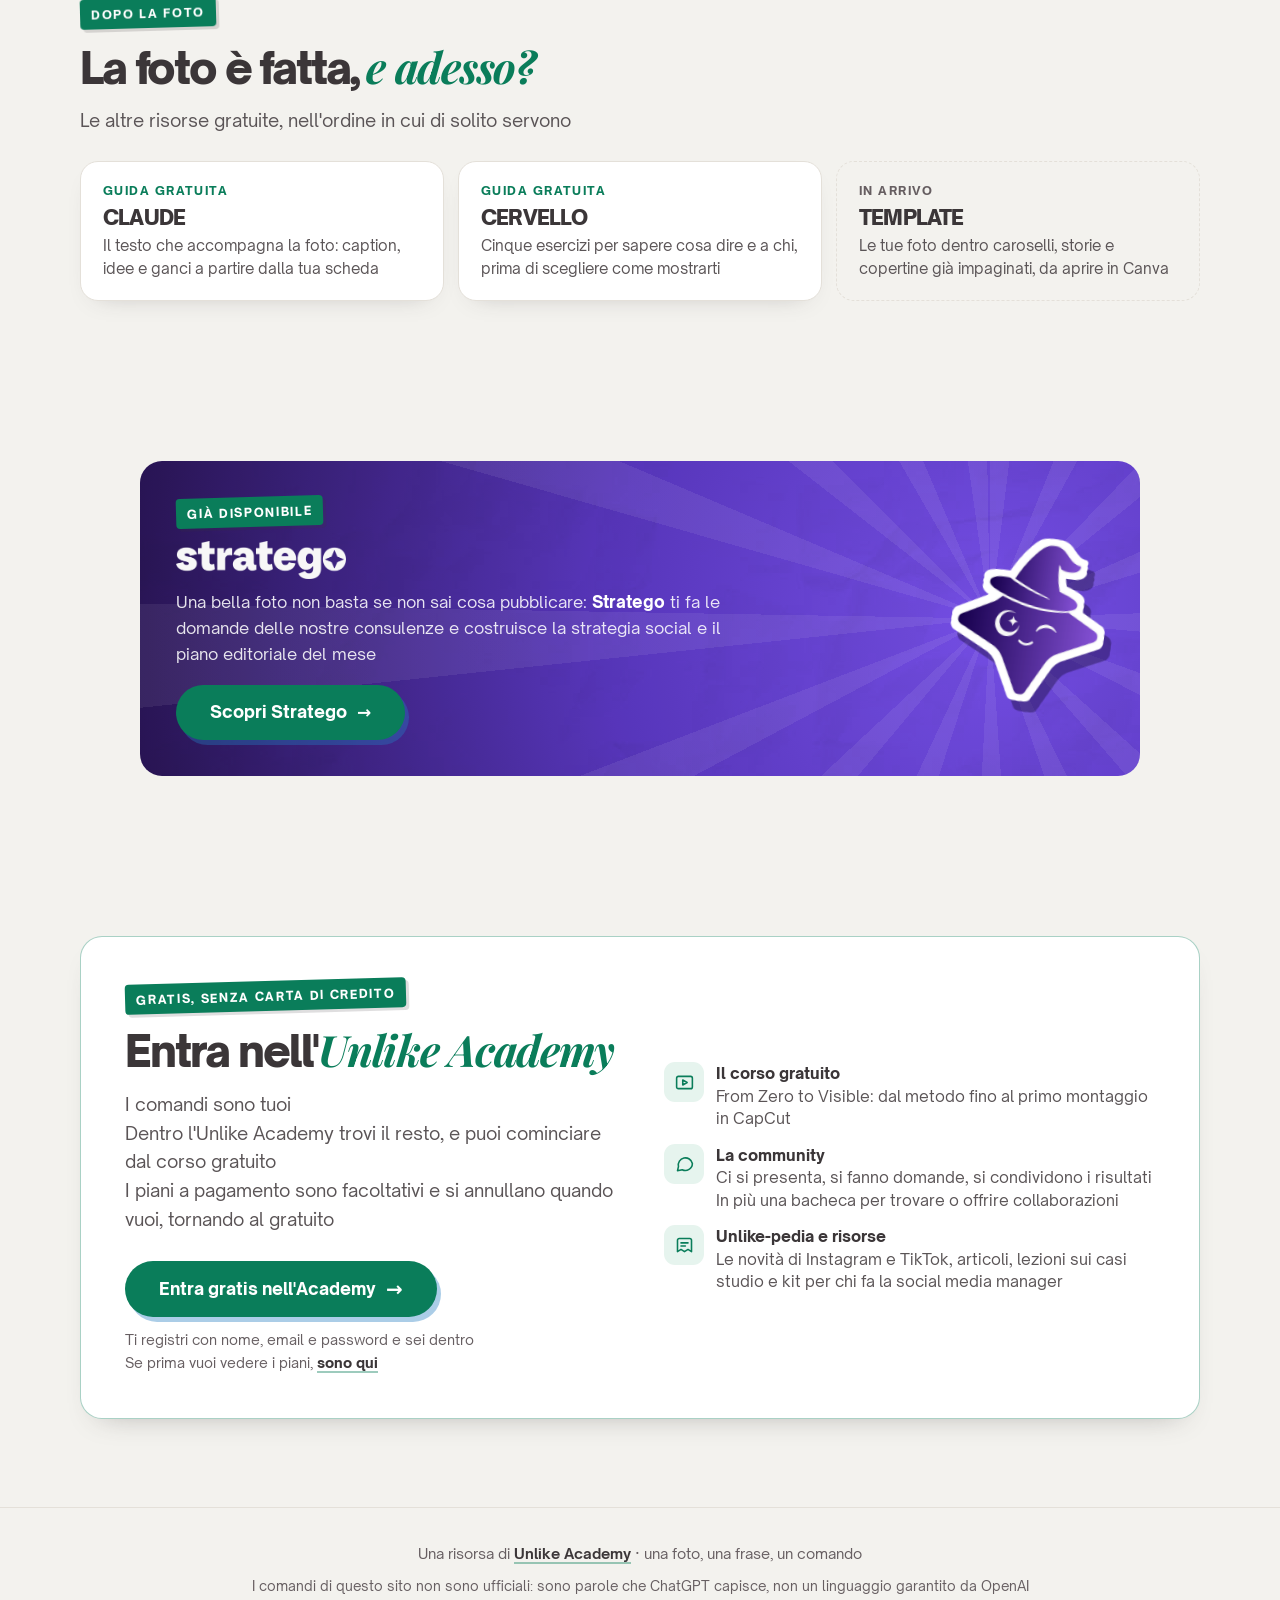
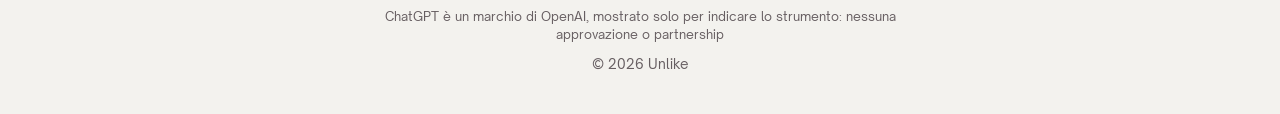
==== commit 06a3cc0f: "Prove per prodotto e schemi: 23 comandi con foto vera, foto di partenza del prodotto Prodotto: 12 pr" ====
--- a/index.html
+++ b/index.html
@@ -83,7 +83,7 @@
 <section class="vai-band" id="vai" aria-label="Vai subito ai comandi">
   <div class="wrap">
     <p class="vb-t"><b>Vai subito ai comandi</b><span>Scegli cosa devi pubblicare: dentro ogni pagina trovi tutti i comandi, già pronti da copiare</span></p>
-    <ul class="vb-g"><li><a href="foto-profilo.html"><span class="th"><img src="prove/personalbrand-dopo.jpg" alt="" loading="lazy"></span><span class="tx"><b>Foto profilo e personal brand</b><small>12 comandi</small></span></a></li><li><a href="copertine.html"><span class="th"><img src="prove/magazinecover-dopo.jpg" alt="" loading="lazy"></span><span class="tx"><b>Copertine e contenuti</b><small>12 comandi</small></span></a></li><li><a href="prodotto.html"><span class="th sl">/</span><span class="tx"><b>Prodotto e offerta</b><small>12 comandi</small></span></a></li><li><a href="trend-schemi-luce.html#trend"><span class="th"><img src="prove/actionfigure-dopo.jpg" alt="" loading="lazy"></span><span class="tx"><b>Trend</b><small>12 comandi</small></span></a></li><li><a href="trend-schemi-luce.html#schemi"><span class="th"><img src="prove/explodedview-dopo.jpg" alt="" loading="lazy"></span><span class="tx"><b>Schemi e infografiche</b><small>13 comandi</small></span></a></li><li><a href="trend-schemi-luce.html#luce"><span class="th"><img src="prove/cinematic-dopo.jpg" alt="" loading="lazy"></span><span class="tx"><b>Luce, cinema e inquadratura</b><small>14 comandi</small></span></a></li><li><a href="trend-schemi-luce.html#parole"><span class="th sl">/</span><span class="tx"><b>Parole senza la barra</b><small>12 comandi</small></span></a></li><li><a href="#ricette"><span class="th sl">+</span><span class="tx"><b>Ricette</b><small>5 combinazioni</small></span></a></li></ul>
+    <ul class="vb-g"><li><a href="foto-profilo.html"><span class="th"><img src="prove/personalbrand-dopo.jpg" alt="" loading="lazy"></span><span class="tx"><b>Foto profilo e personal brand</b><small>12 comandi</small></span></a></li><li><a href="copertine.html"><span class="th"><img src="prove/magazinecover-dopo.jpg" alt="" loading="lazy"></span><span class="tx"><b>Copertine e contenuti</b><small>12 comandi</small></span></a></li><li><a href="prodotto.html"><span class="th"><img src="prove/productshot-dopo.jpg" alt="" loading="lazy"></span><span class="tx"><b>Prodotto e offerta</b><small>12 comandi</small></span></a></li><li><a href="trend-schemi-luce.html#trend"><span class="th"><img src="prove/actionfigure-dopo.jpg" alt="" loading="lazy"></span><span class="tx"><b>Trend</b><small>12 comandi</small></span></a></li><li><a href="trend-schemi-luce.html#schemi"><span class="th"><img src="prove/infographic-dopo.jpg" alt="" loading="lazy"></span><span class="tx"><b>Schemi e infografiche</b><small>13 comandi</small></span></a></li><li><a href="trend-schemi-luce.html#luce"><span class="th"><img src="prove/cinematic-dopo.jpg" alt="" loading="lazy"></span><span class="tx"><b>Luce, cinema e inquadratura</b><small>14 comandi</small></span></a></li><li><a href="trend-schemi-luce.html#parole"><span class="th sl">/</span><span class="tx"><b>Parole senza la barra</b><small>12 comandi</small></span></a></li><li><a href="#ricette"><span class="th sl">+</span><span class="tx"><b>Ricette</b><small>5 combinazioni</small></span></a></li></ul>
   </div>
 </section>
 
@@ -196,9 +196,9 @@
     <div class="sezg" id="sezioni">
 <a class="sezc" href="foto-profilo.html"><span class="prv"><span class="pt"><img src="prove/personalbrand-dopo.jpg" alt="Il risultato con /personalbrand" loading="lazy"></span><span class="pt"><img src="prove/goldenhour-dopo.jpg" alt="Il risultato con /goldenhour" loading="lazy"></span><span class="pt"><img src="prove/bossvibe-dopo.jpg" alt="Il risultato con /bossvibe" loading="lazy"></span></span><span class="no">12 comandi</span><h3>Foto profilo e personal brand</h3><p>Ritratti per profilo, sito e presentazioni, con luce e stile scelti da te</p><span class="vai">Apri i 12 comandi &rarr;</span></a>
 <a class="sezc" href="copertine.html"><span class="prv"><span class="pt"><img src="prove/magazinecover-dopo.jpg" alt="Il risultato con /magazinecover" loading="lazy"></span><span class="pt"><img src="prove/reelcover-dopo.jpg" alt="Il risultato con /reelcover" loading="lazy"></span><span class="pt"><img src="prove/bookcover-dopo.jpg" alt="Il risultato con /bookcover" loading="lazy"></span></span><span class="no">12 comandi</span><h3>Copertine e contenuti</h3><p>Copertine di Reel, anteprime, storie e serie di foto che stanno bene insieme</p><span class="vai">Apri i 12 comandi &rarr;</span></a>
-<a class="sezc" href="prodotto.html"><span class="prv"><span class="pt txt"><code>/productshot</code></span><span class="pt txt"><code>/flatlay</code></span><span class="pt txt"><code>/knolling</code></span></span><span class="no">12 comandi</span><h3>Prodotto e offerta</h3><p>Foto del prodotto, mockup e annunci, senza cambiare forma né etichette</p><span class="vai">Apri i 12 comandi &rarr;</span></a>
+<a class="sezc" href="prodotto.html"><span class="prv"><span class="pt"><img src="prove/productshot-dopo.jpg" alt="Il risultato con /productshot" loading="lazy"></span><span class="pt"><img src="prove/flatlay-dopo.jpg" alt="Il risultato con /flatlay" loading="lazy"></span><span class="pt"><img src="prove/knolling-dopo.jpg" alt="Il risultato con /knolling" loading="lazy"></span></span><span class="no">12 comandi</span><h3>Prodotto e offerta</h3><p>Foto del prodotto, mockup e annunci, senza cambiare forma né etichette</p><span class="vai">Apri i 12 comandi &rarr;</span></a>
 <a class="sezc" href="trend-schemi-luce.html#trend"><span class="prv"><span class="pt"><img src="prove/actionfigure-dopo.jpg" alt="Il risultato con /actionfigure" loading="lazy"></span><span class="pt"><img src="prove/plushie-dopo.jpg" alt="Il risultato con /plushie" loading="lazy"></span><span class="pt"><img src="prove/keychain-dopo.jpg" alt="Il risultato con /keychain" loading="lazy"></span></span><span class="no">12 comandi</span><h3>Trend</h3><p>Gli effetti che girano: personaggio da collezione, miniatura, istantanea</p><span class="vai">Apri i 12 comandi &rarr;</span></a>
-<a class="sezc" href="trend-schemi-luce.html#schemi"><span class="prv"><span class="pt"><img src="prove/explodedview-dopo.jpg" alt="Il risultato con /explodedview" loading="lazy"></span><span class="pt"><img src="prove/anatomy-dopo.jpg" alt="Il risultato con /anatomy" loading="lazy"></span><span class="pt txt"><code>/infographic</code></span></span><span class="no">13 comandi</span><h3>Schemi e infografiche</h3><p>Per i contenuti che spiegano: lavagna, schema, linea del tempo</p><span class="vai">Apri i 13 comandi &rarr;</span></a>
+<a class="sezc" href="trend-schemi-luce.html#schemi"><span class="prv"><span class="pt"><img src="prove/infographic-dopo.jpg" alt="Il risultato con /infographic" loading="lazy"></span><span class="pt"><img src="prove/blueprint-dopo.jpg" alt="Il risultato con /blueprint" loading="lazy"></span><span class="pt"><img src="prove/schematic-dopo.jpg" alt="Il risultato con /schematic" loading="lazy"></span></span><span class="no">13 comandi</span><h3>Schemi e infografiche</h3><p>Per i contenuti che spiegano: lavagna, schema, linea del tempo</p><span class="vai">Apri i 13 comandi &rarr;</span></a>
 <a class="sezc" href="trend-schemi-luce.html#luce"><span class="prv"><span class="pt"><img src="prove/cinematic-dopo.jpg" alt="Il risultato con /cinematic" loading="lazy"></span><span class="pt"><img src="prove/dramaticlight-dopo.jpg" alt="Il risultato con /dramaticlight" loading="lazy"></span><span class="pt"><img src="prove/moody-dopo.jpg" alt="Il risultato con /moody" loading="lazy"></span></span><span class="no">14 comandi</span><h3>Luce, cinema e inquadratura</h3><p>Come cambia l'atmosfera quando cambi luce, lente e angolo</p><span class="vai">Apri i 14 comandi &rarr;</span></a>
     </div>
     <p class="lead" style="margin-top:22px">In più, nella pagina «Trend, schemi e luce», le <a class="sl" href="trend-schemi-luce.html#parole">parole che funzionano anche senza la barra</a>: angolo, inquadratura, lente e luce</p>
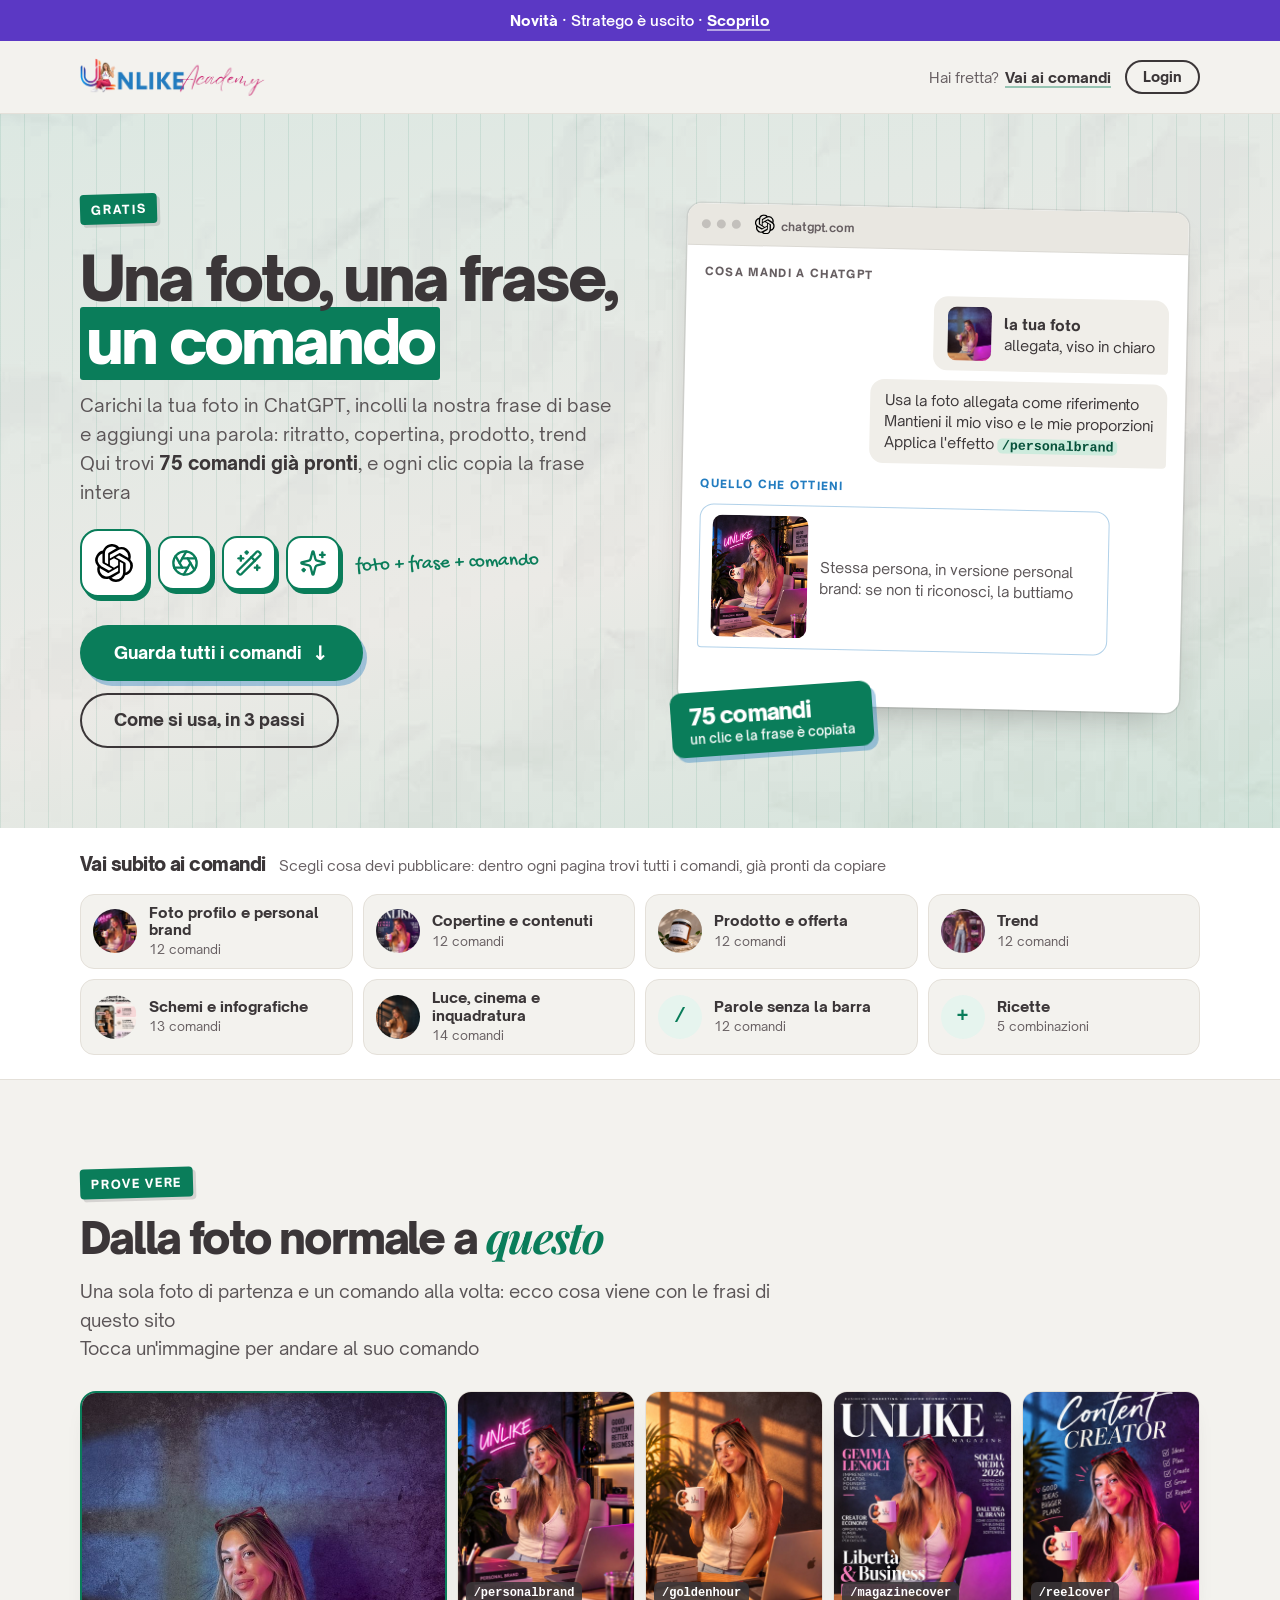
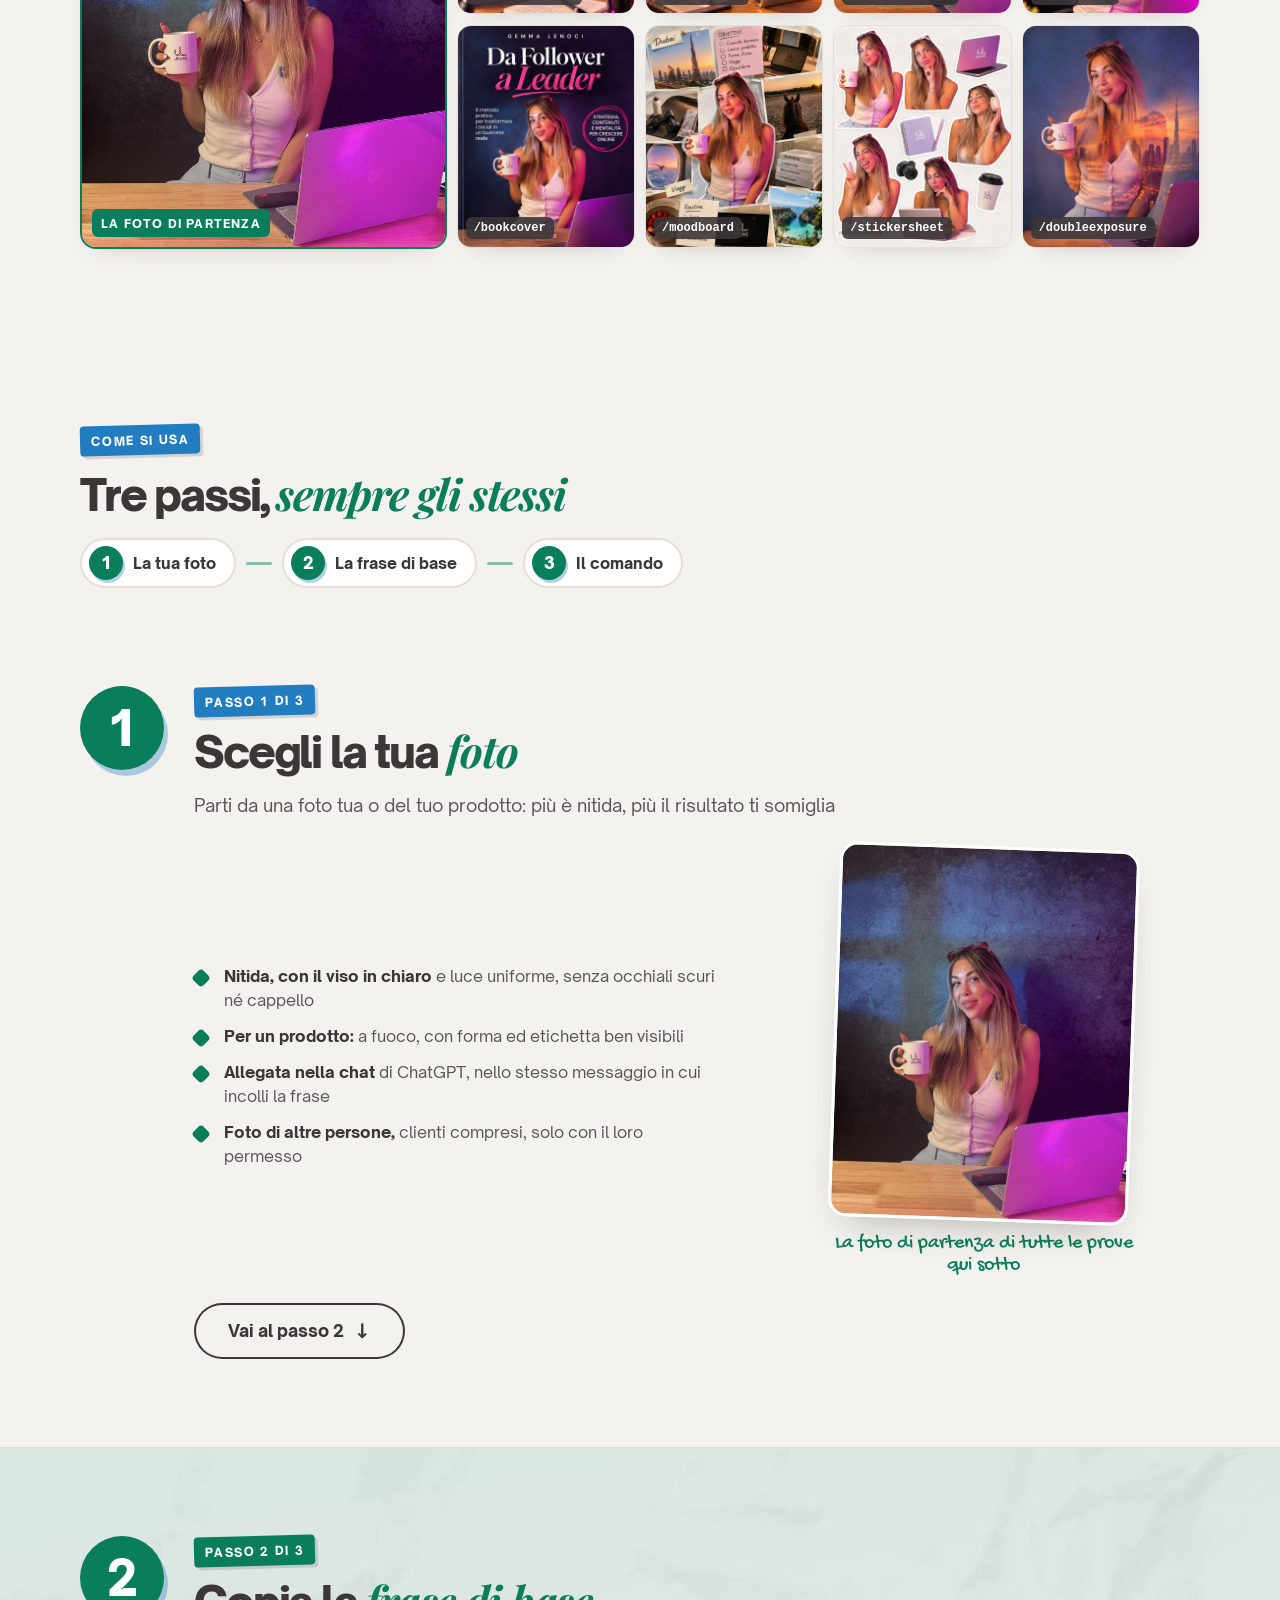
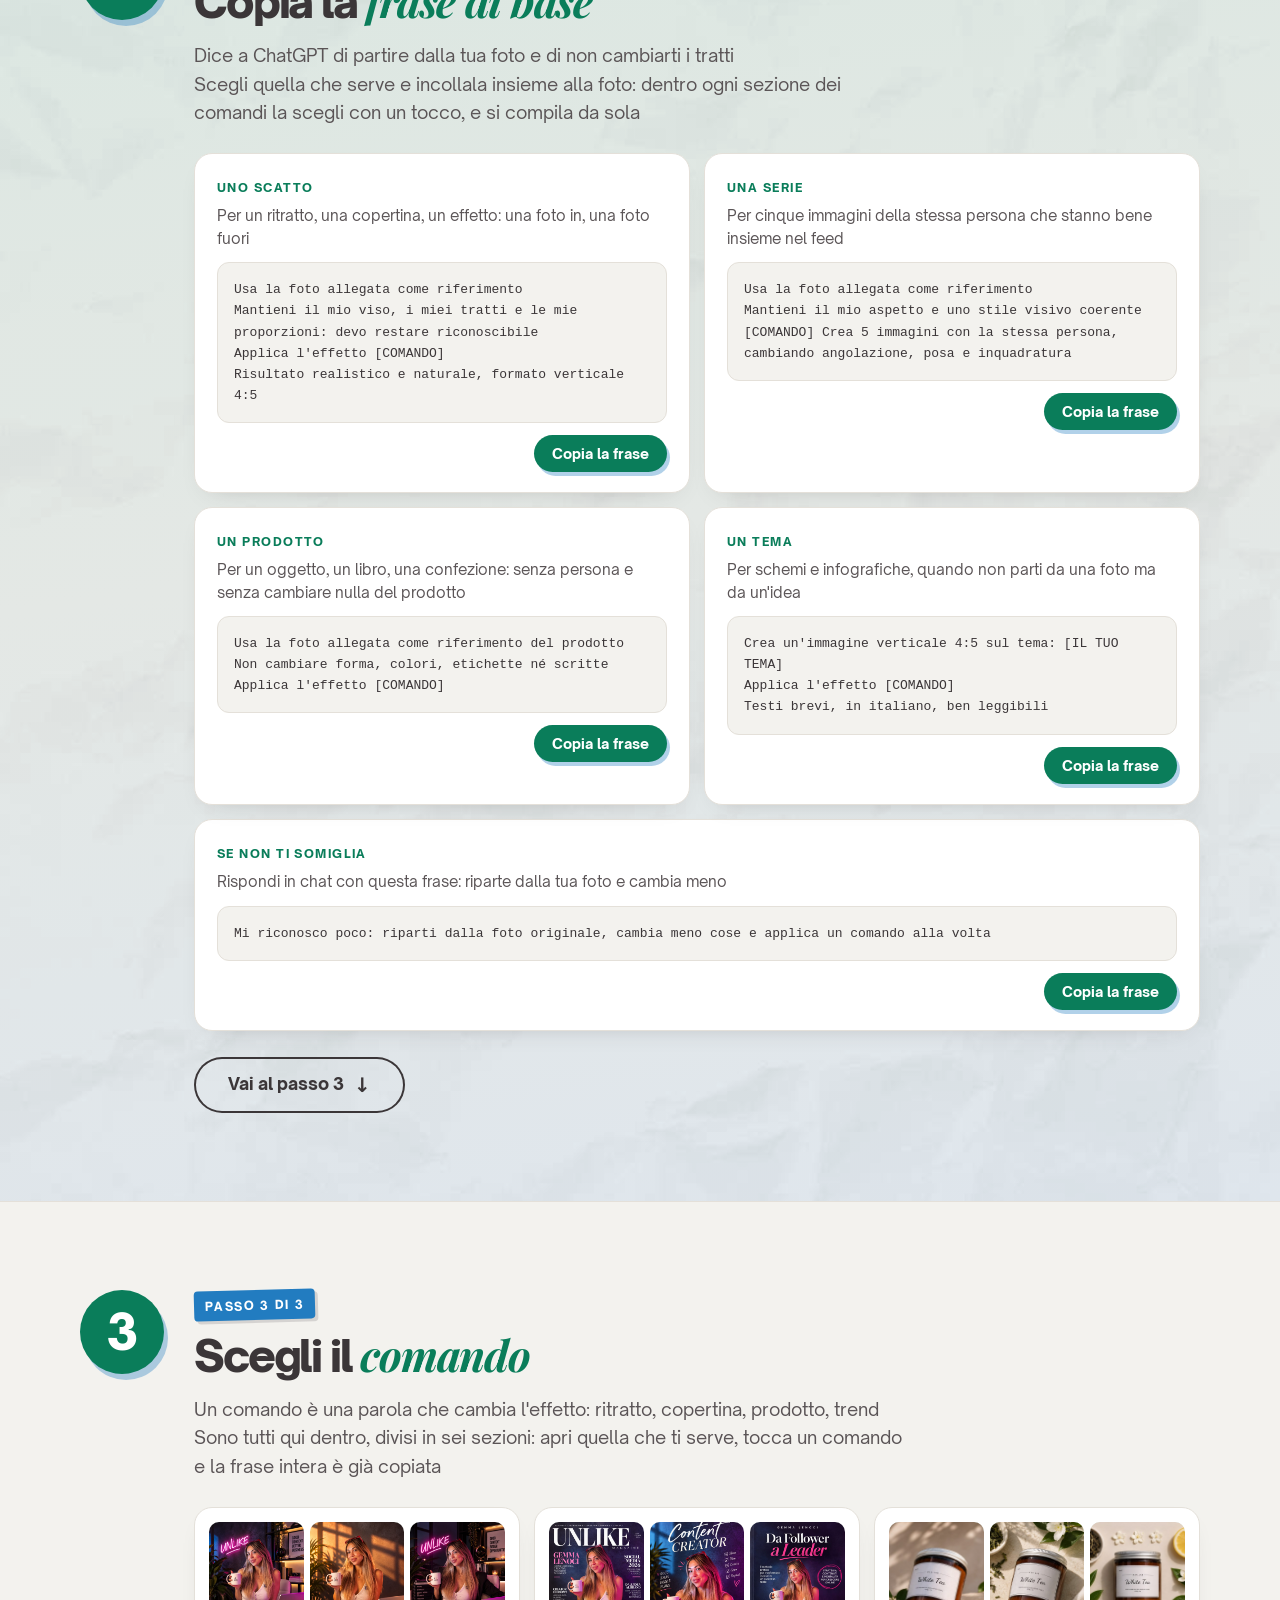
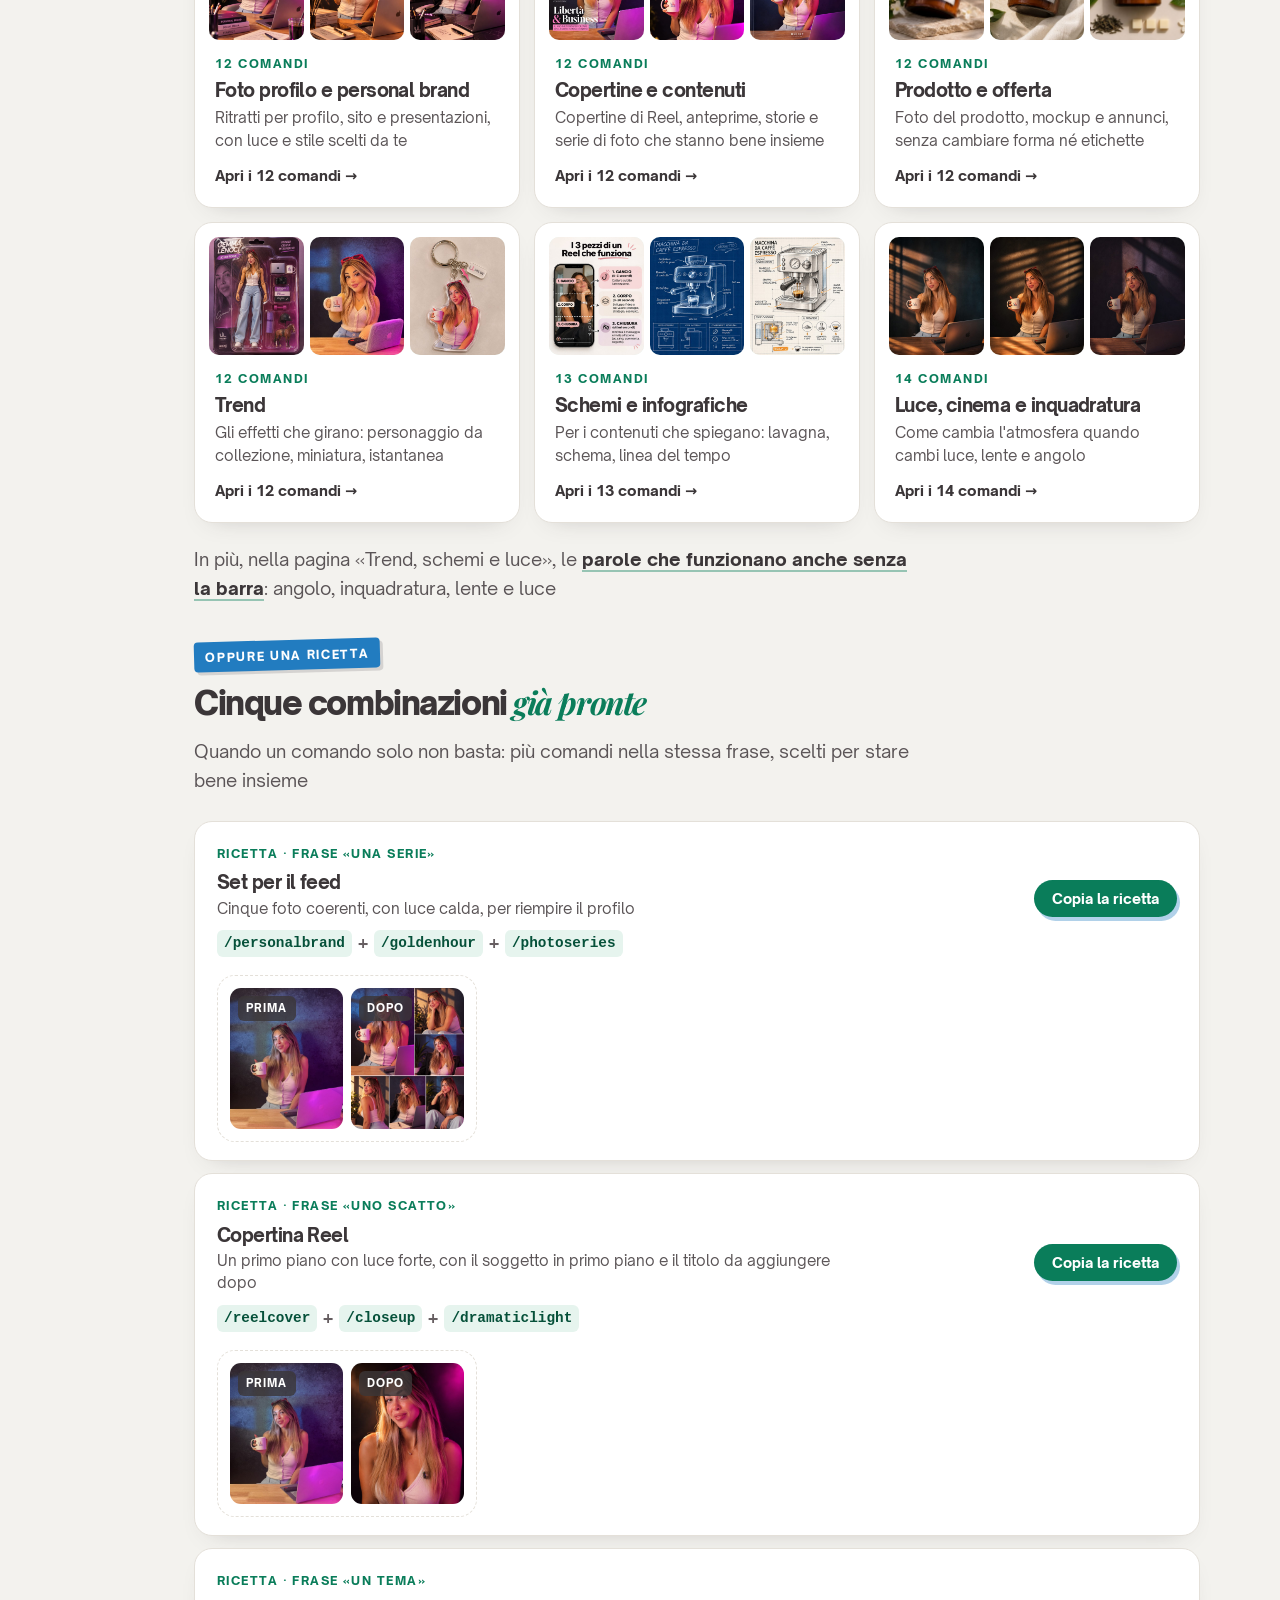
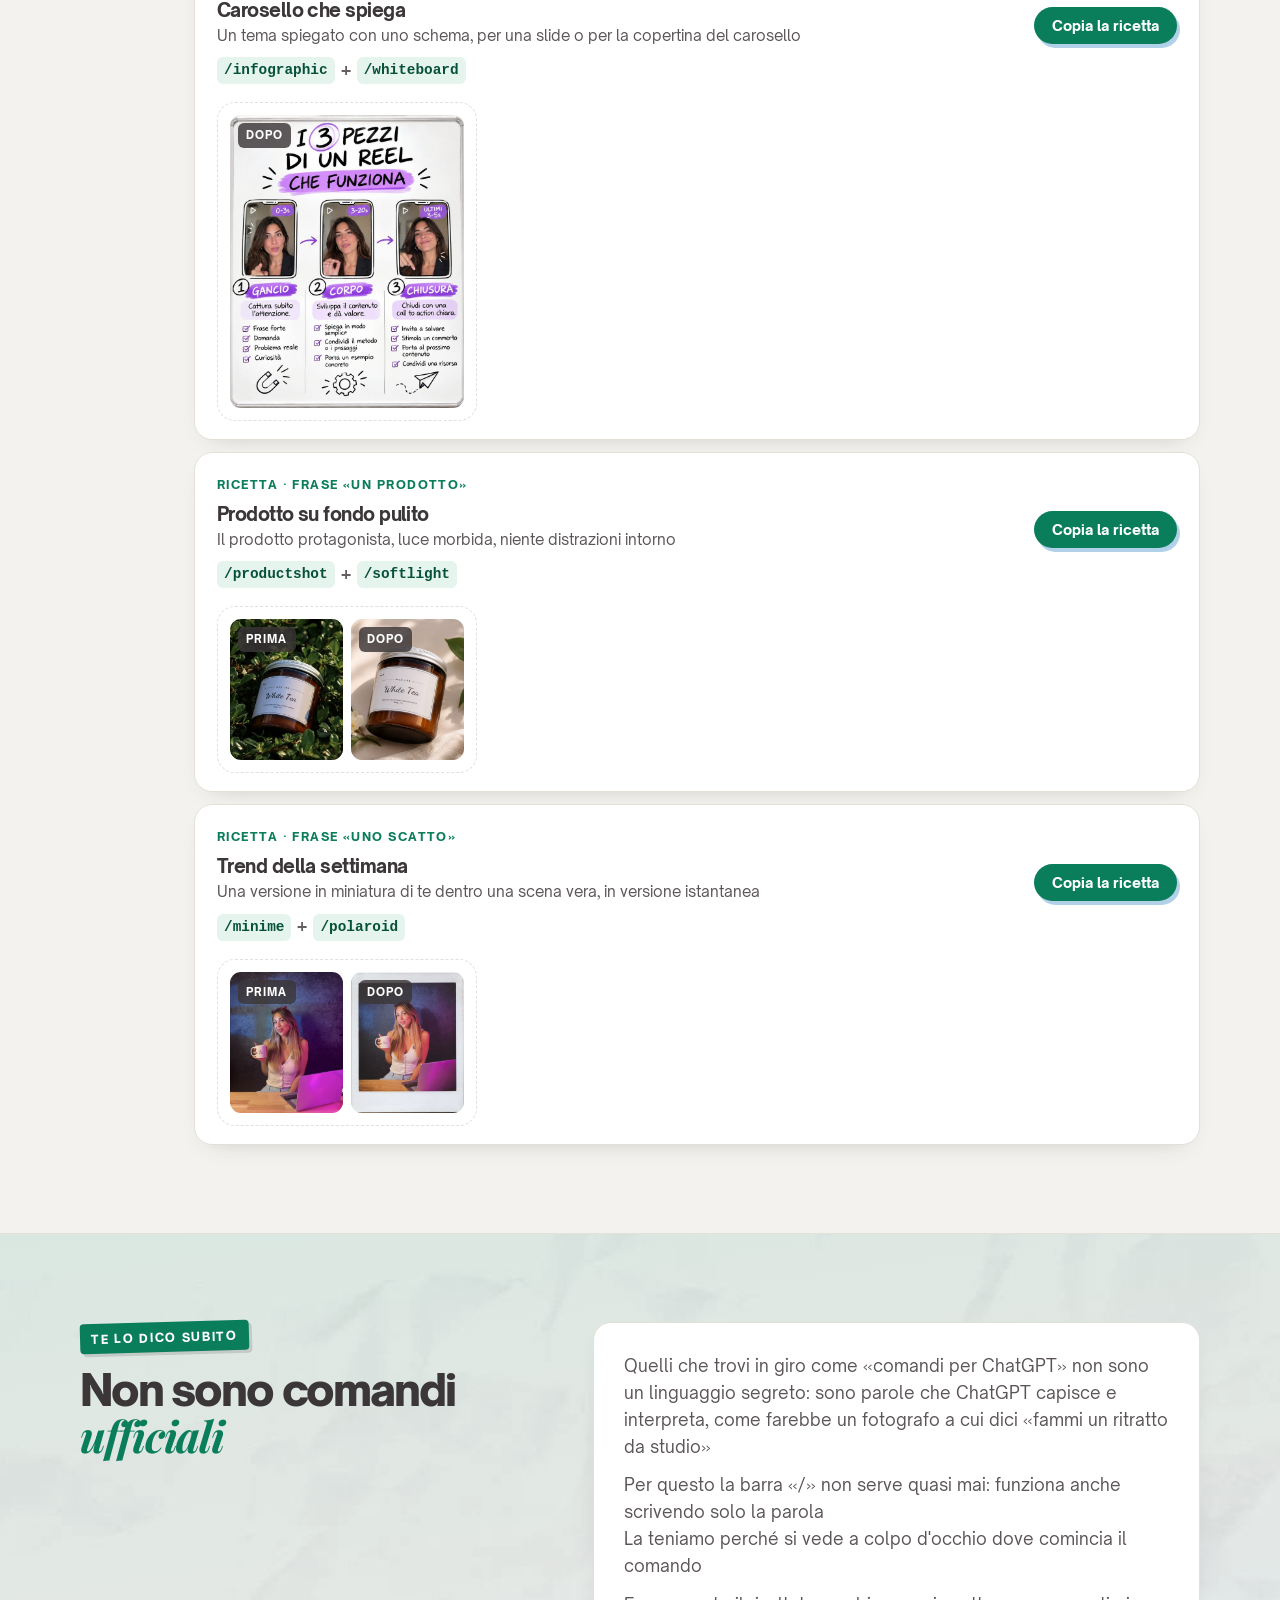
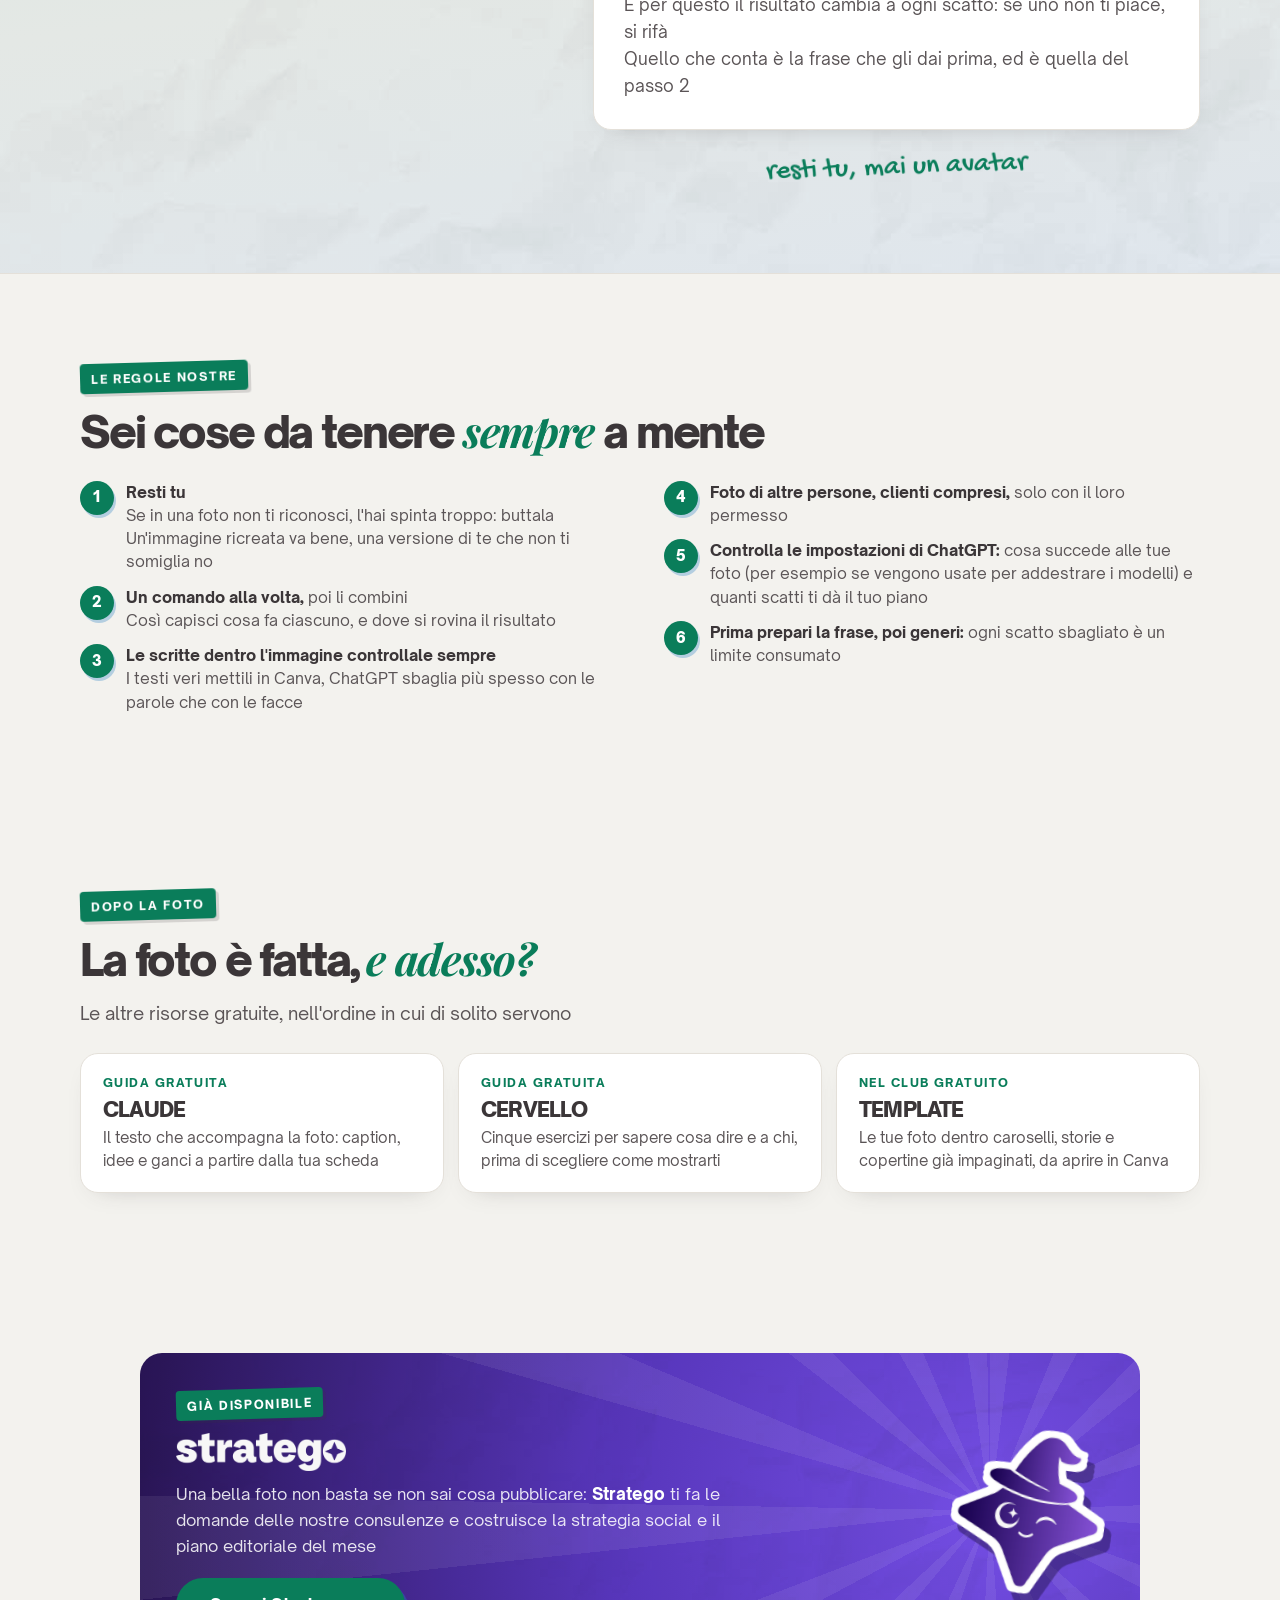
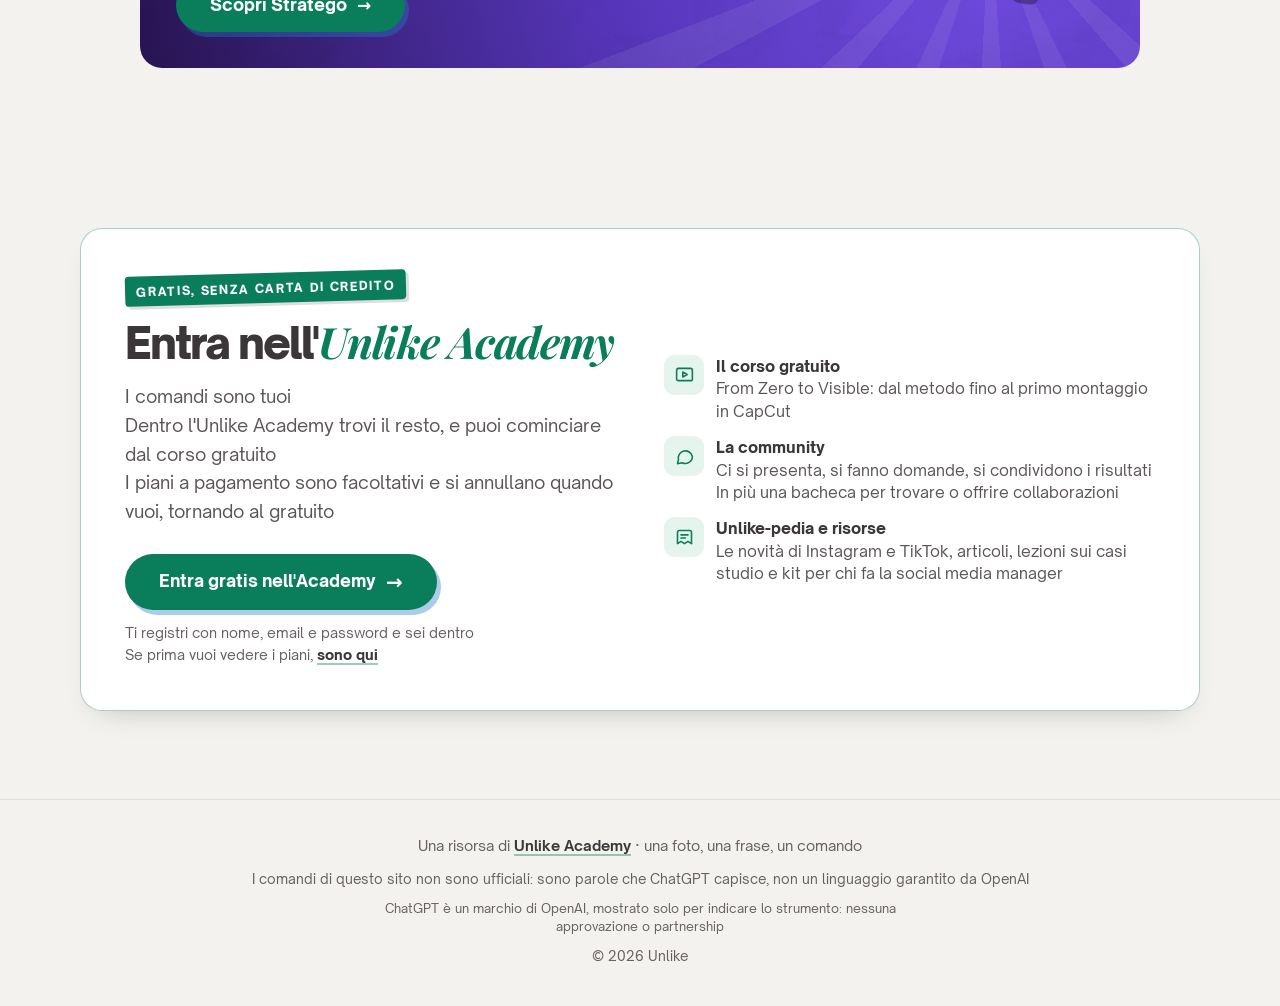
==== commit 273a5b33: "Ricette con foto, 7 copertine in alta, card Template collegata al Club Ricette: reel, carosello, pro" ====
--- a/index.html
+++ b/index.html
@@ -274,7 +274,7 @@
     <ul class="dopo">
       <li><a href="https://aigratis.unlikeacademy.it/?utm_source=gpt&amp;utm_medium=home-claude&amp;utm_campaign=gpt" target="_blank" rel="noopener"><small>Guida gratuita</small><b>CLAUDE</b><span>Il testo che accompagna la foto: caption, idee e ganci a partire dalla tua scheda</span></a></li>
       <li><a href="https://cervello.unlikeacademy.it/?utm_source=gpt&amp;utm_medium=home-cervello&amp;utm_campaign=gpt" target="_blank" rel="noopener"><small>Guida gratuita</small><b>CERVELLO</b><span>Cinque esercizi per sapere cosa dire e a chi, prima di scegliere come mostrarti</span></a></li>
-      <li class="off"><div><small>In arrivo</small><b>TEMPLATE</b><span>Le tue foto dentro caroselli, storie e copertine già impaginati, da aprire in Canva</span></div></li>
+      <li><a href="https://entra.unlikeacademy.it/template/?utm_source=gpt&amp;utm_medium=home-template&amp;utm_campaign=gpt" target="_blank" rel="noopener"><small>Nel Club gratuito</small><b>TEMPLATE</b><span>Le tue foto dentro caroselli, storie e copertine già impaginati, da aprire in Canva</span></a></li>
     </ul>
   </div>
 </section>
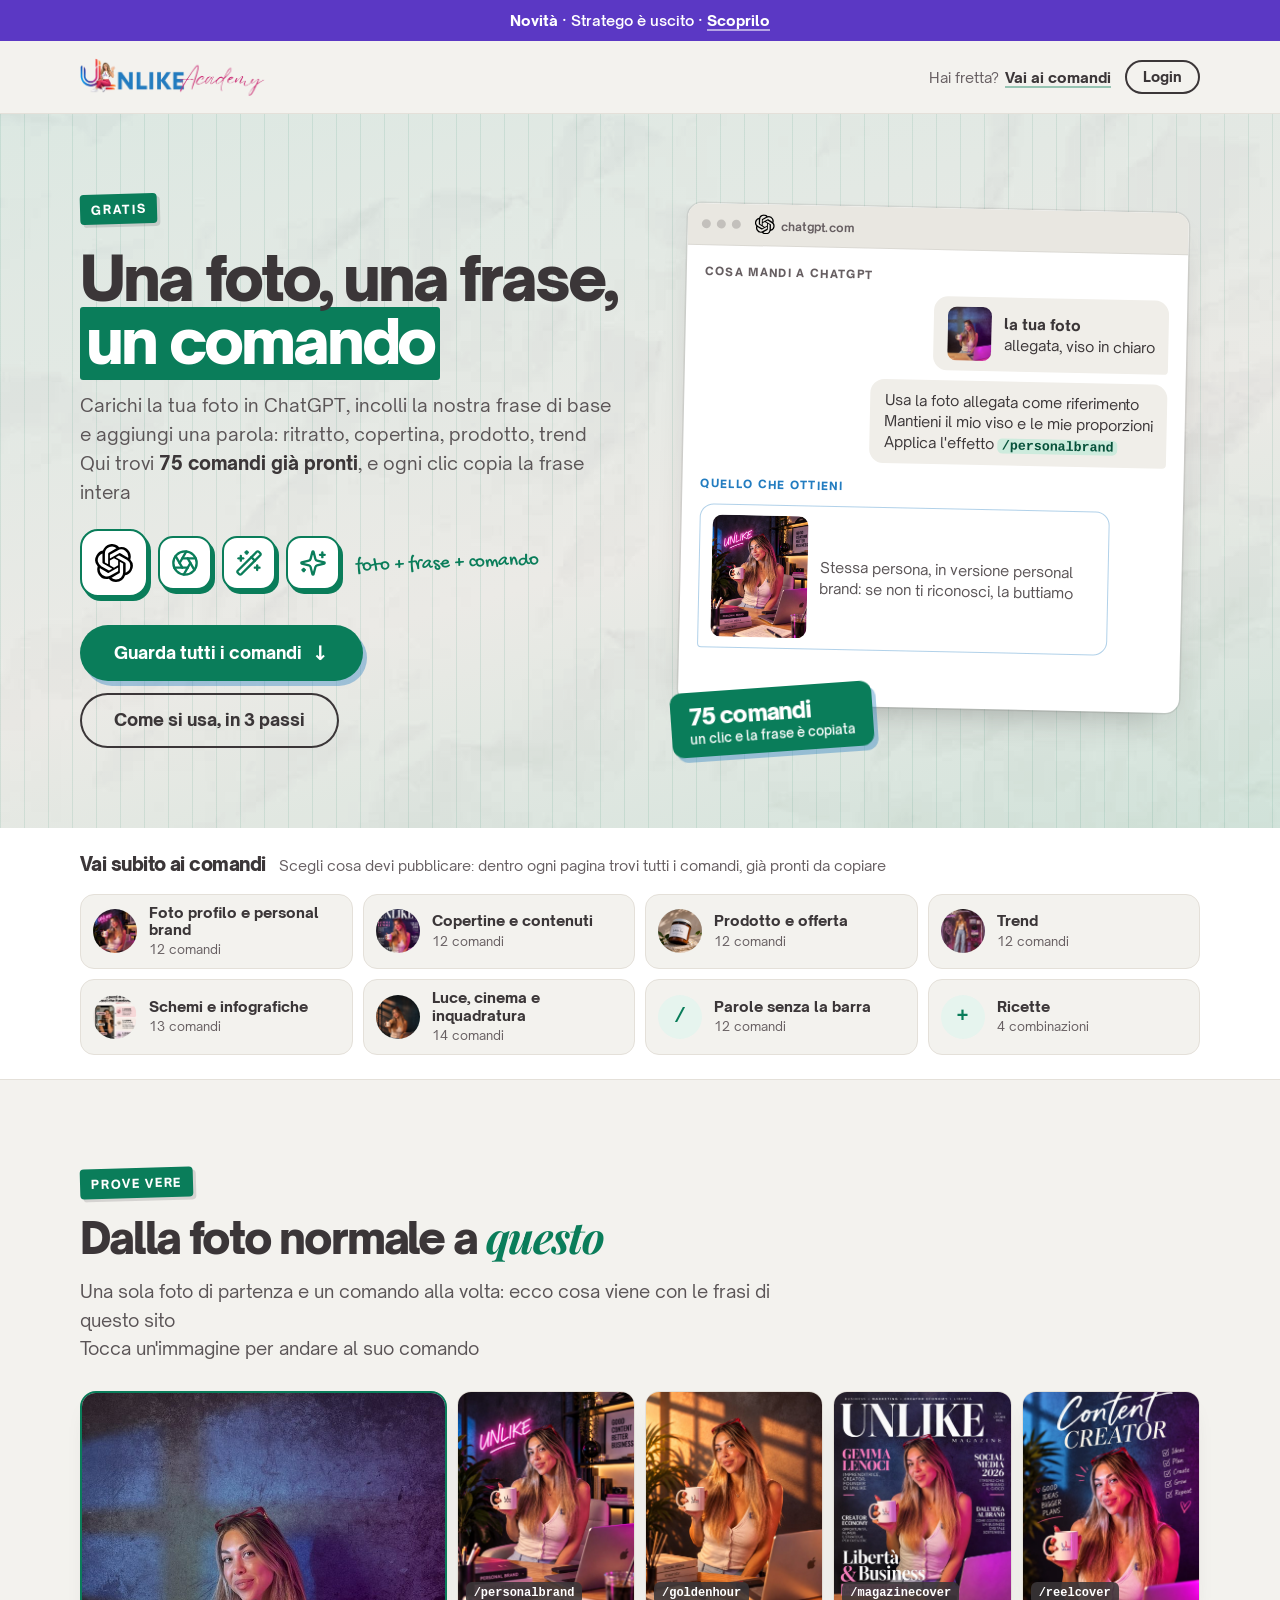
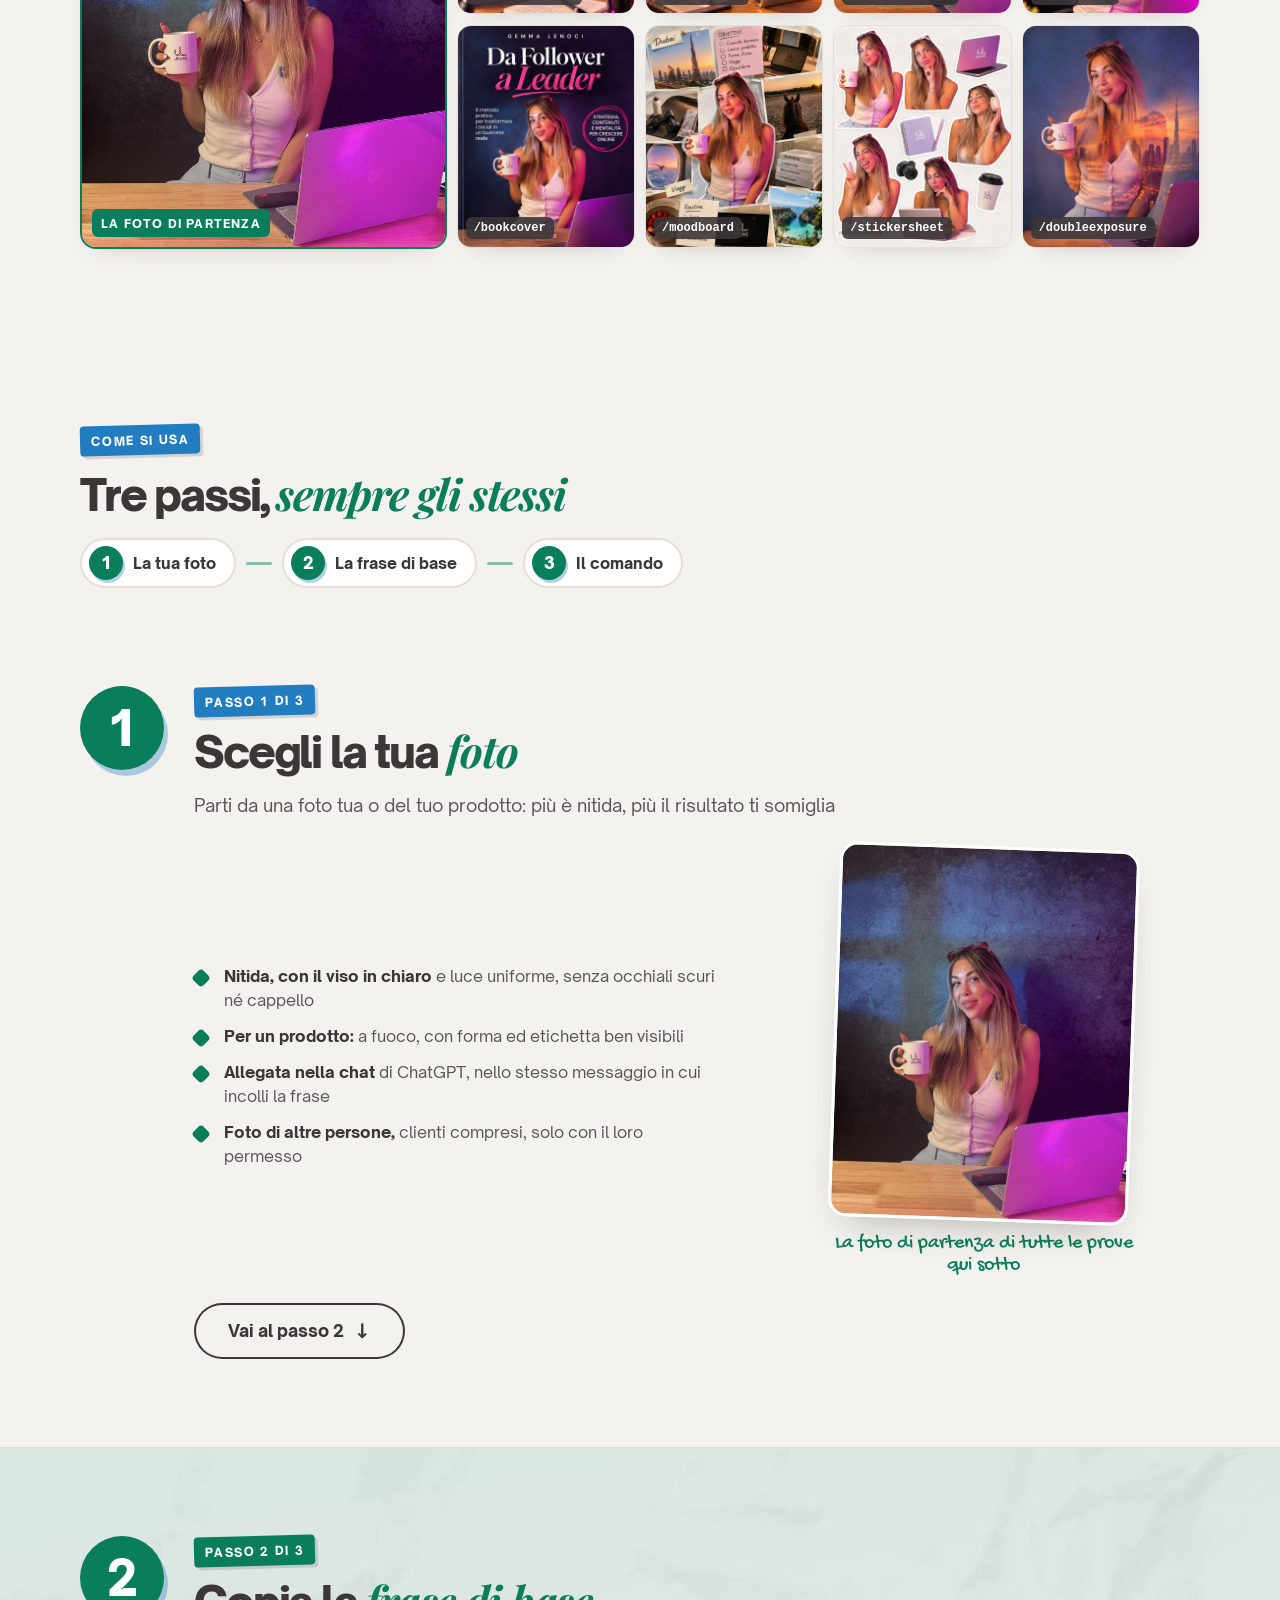
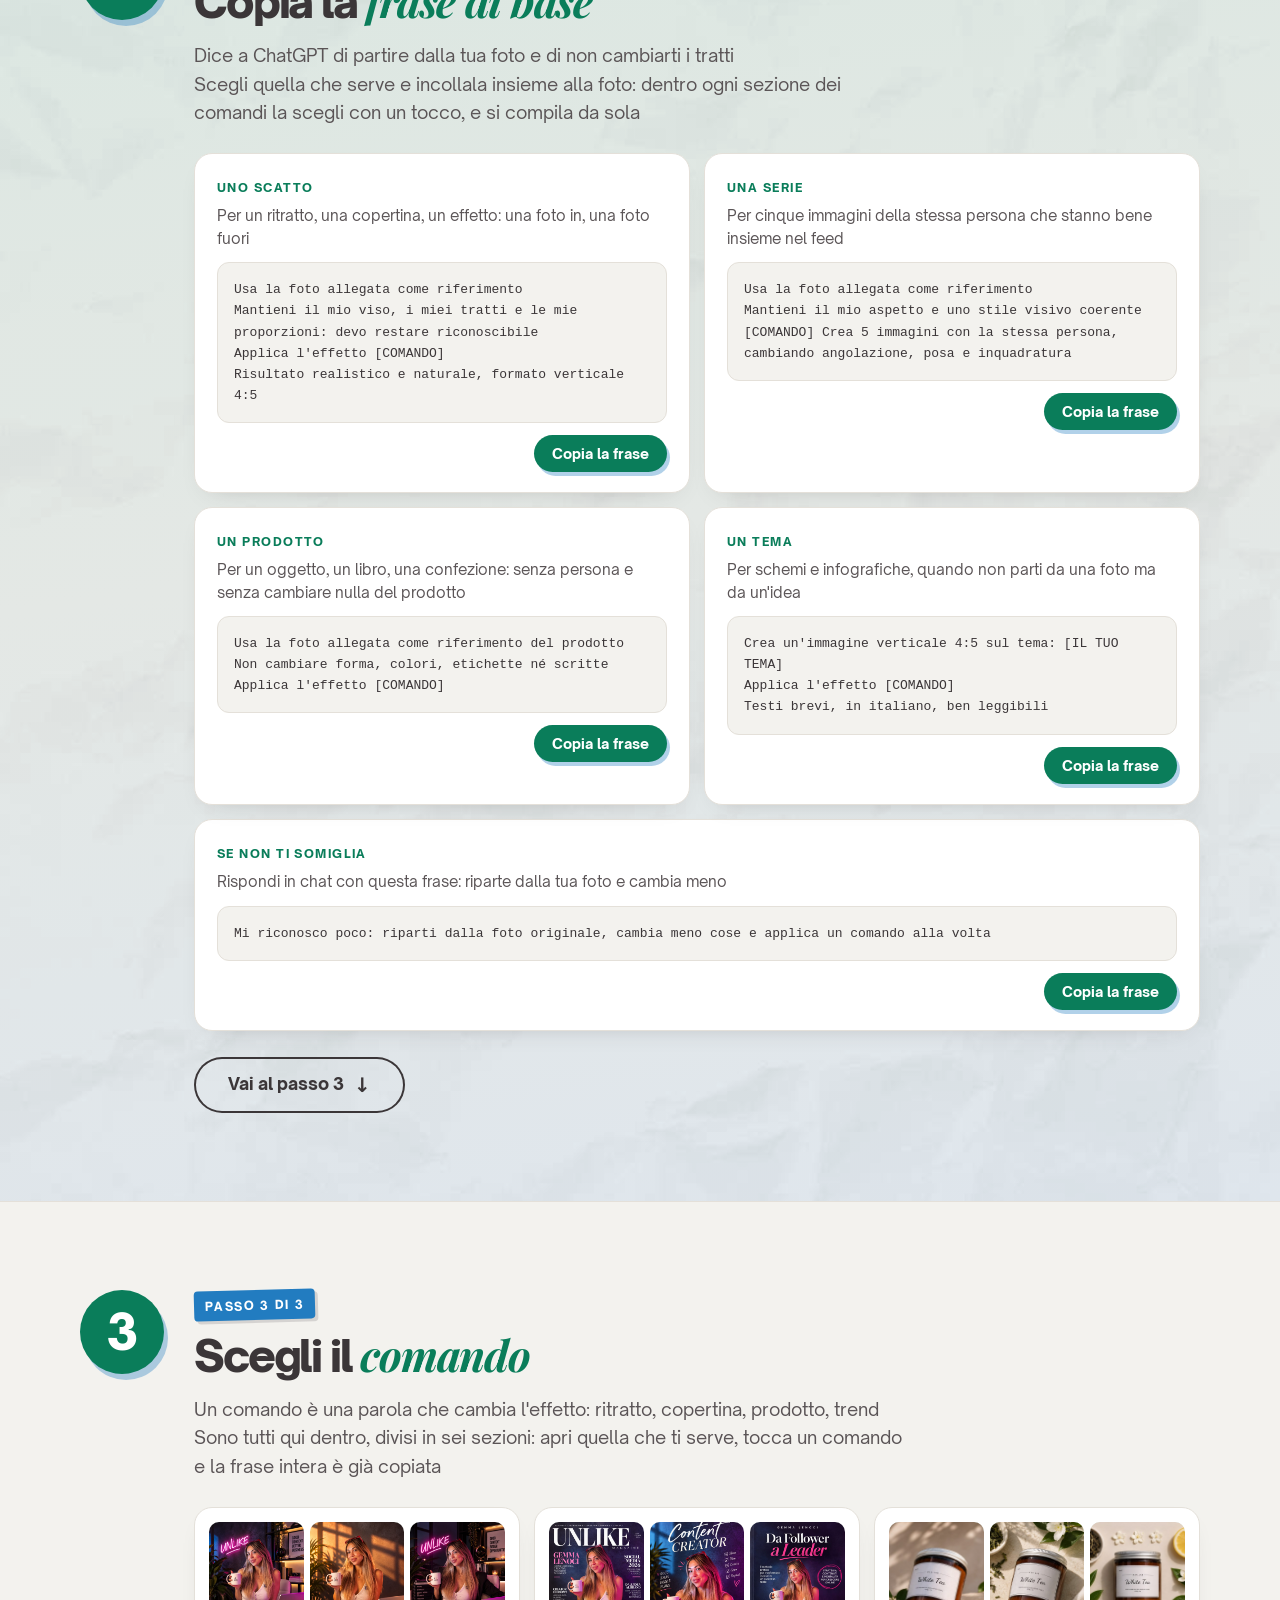
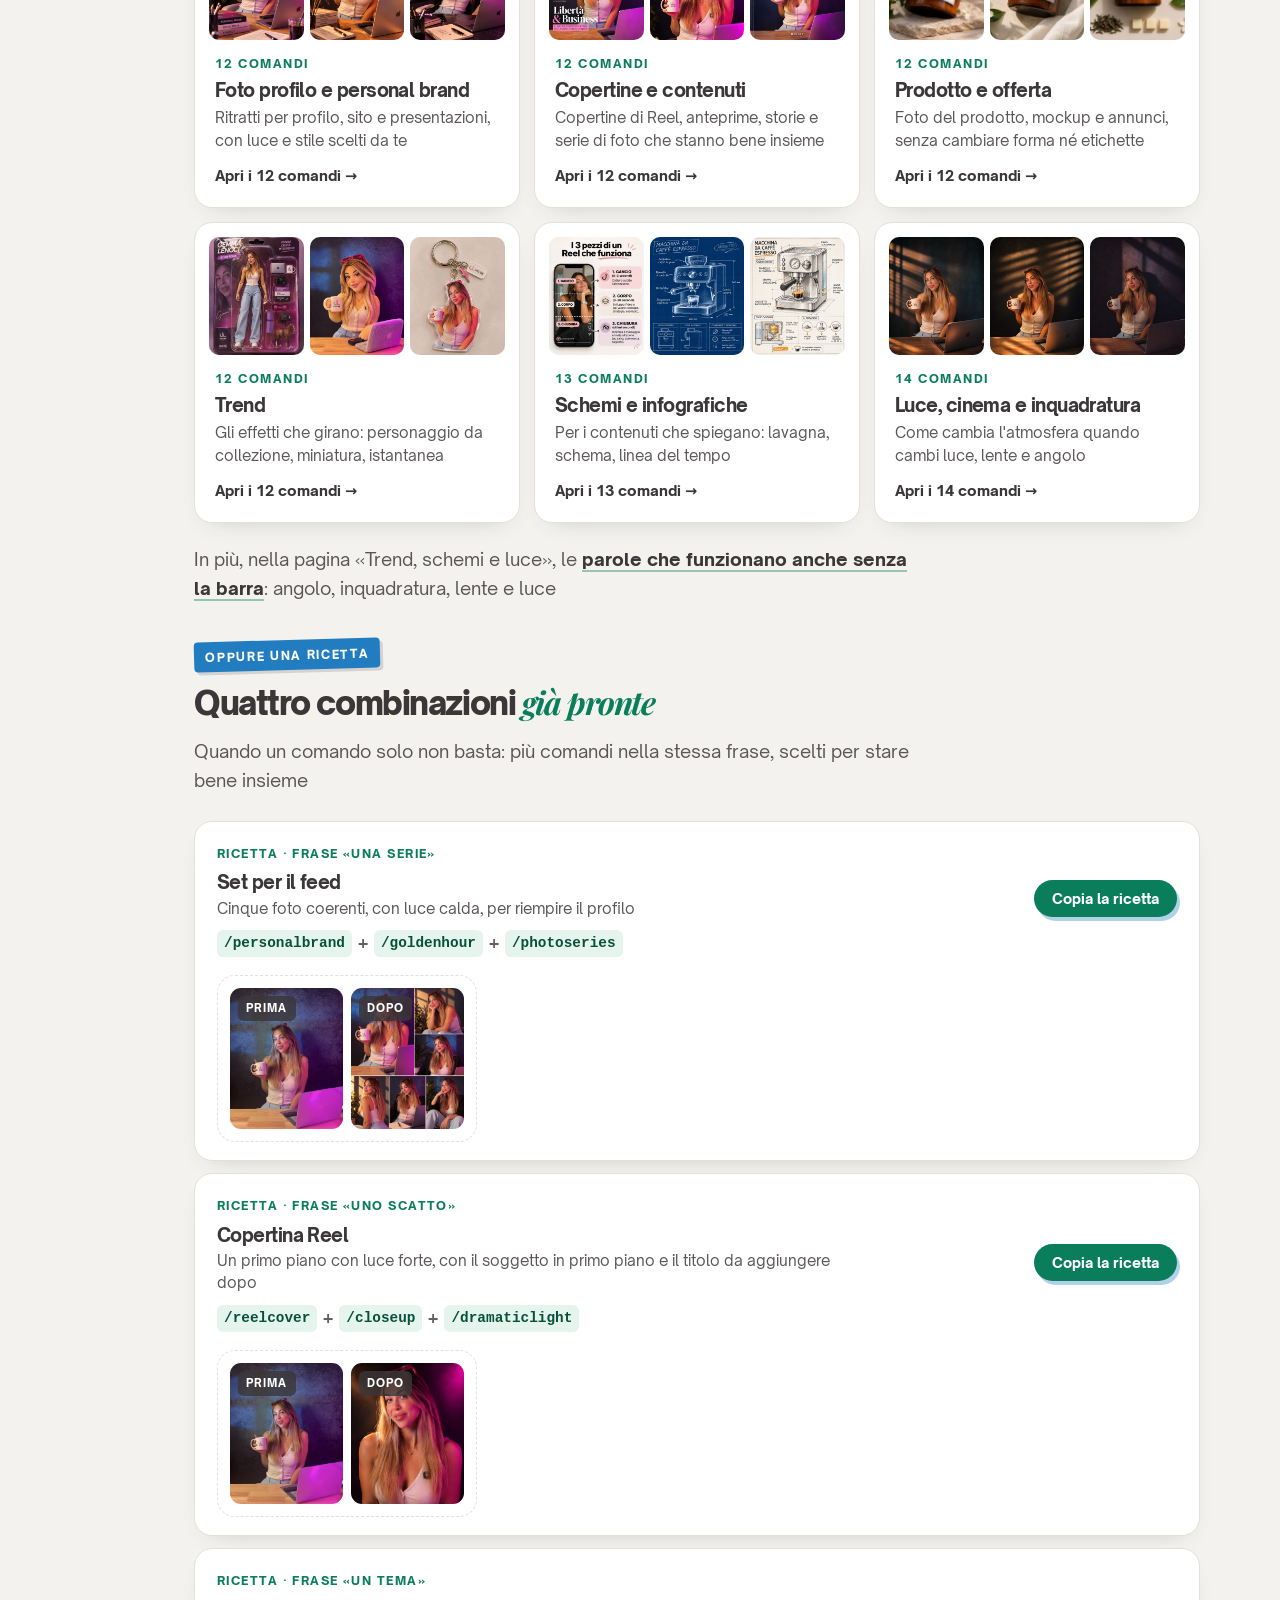
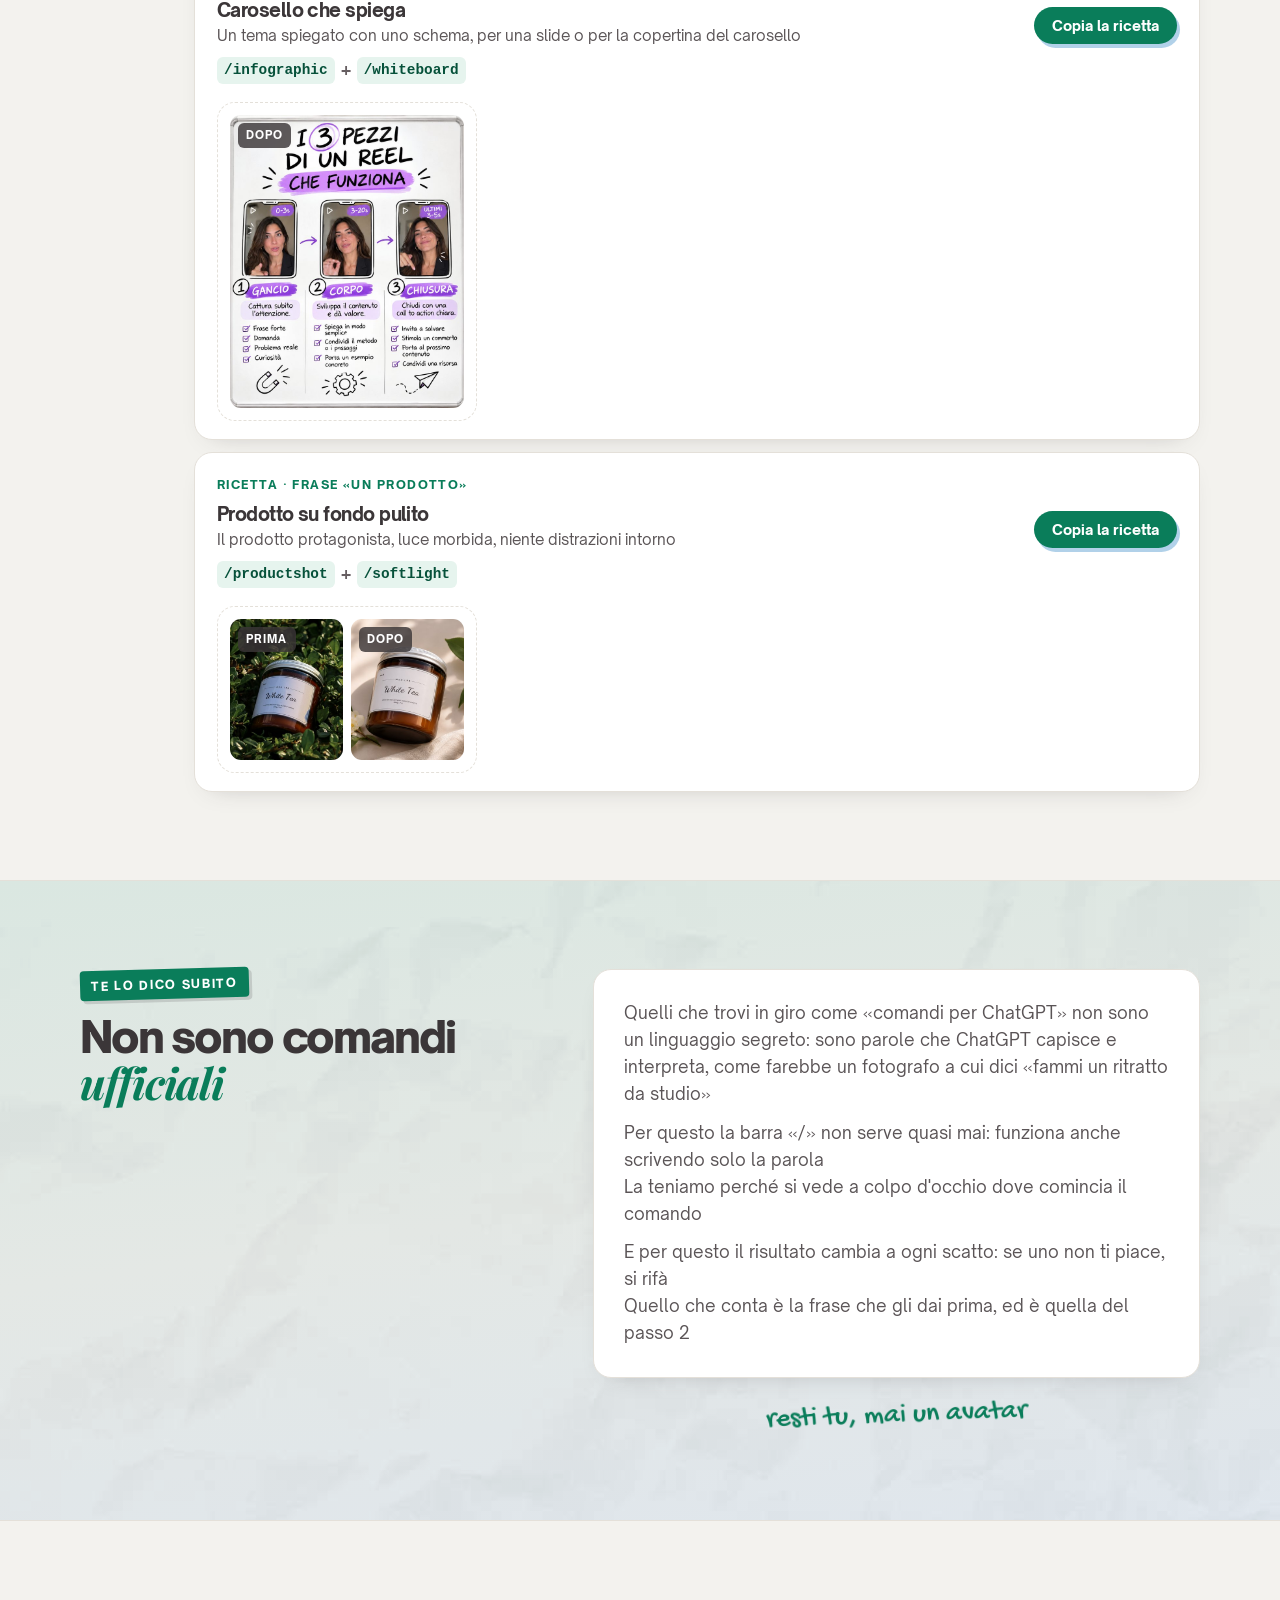
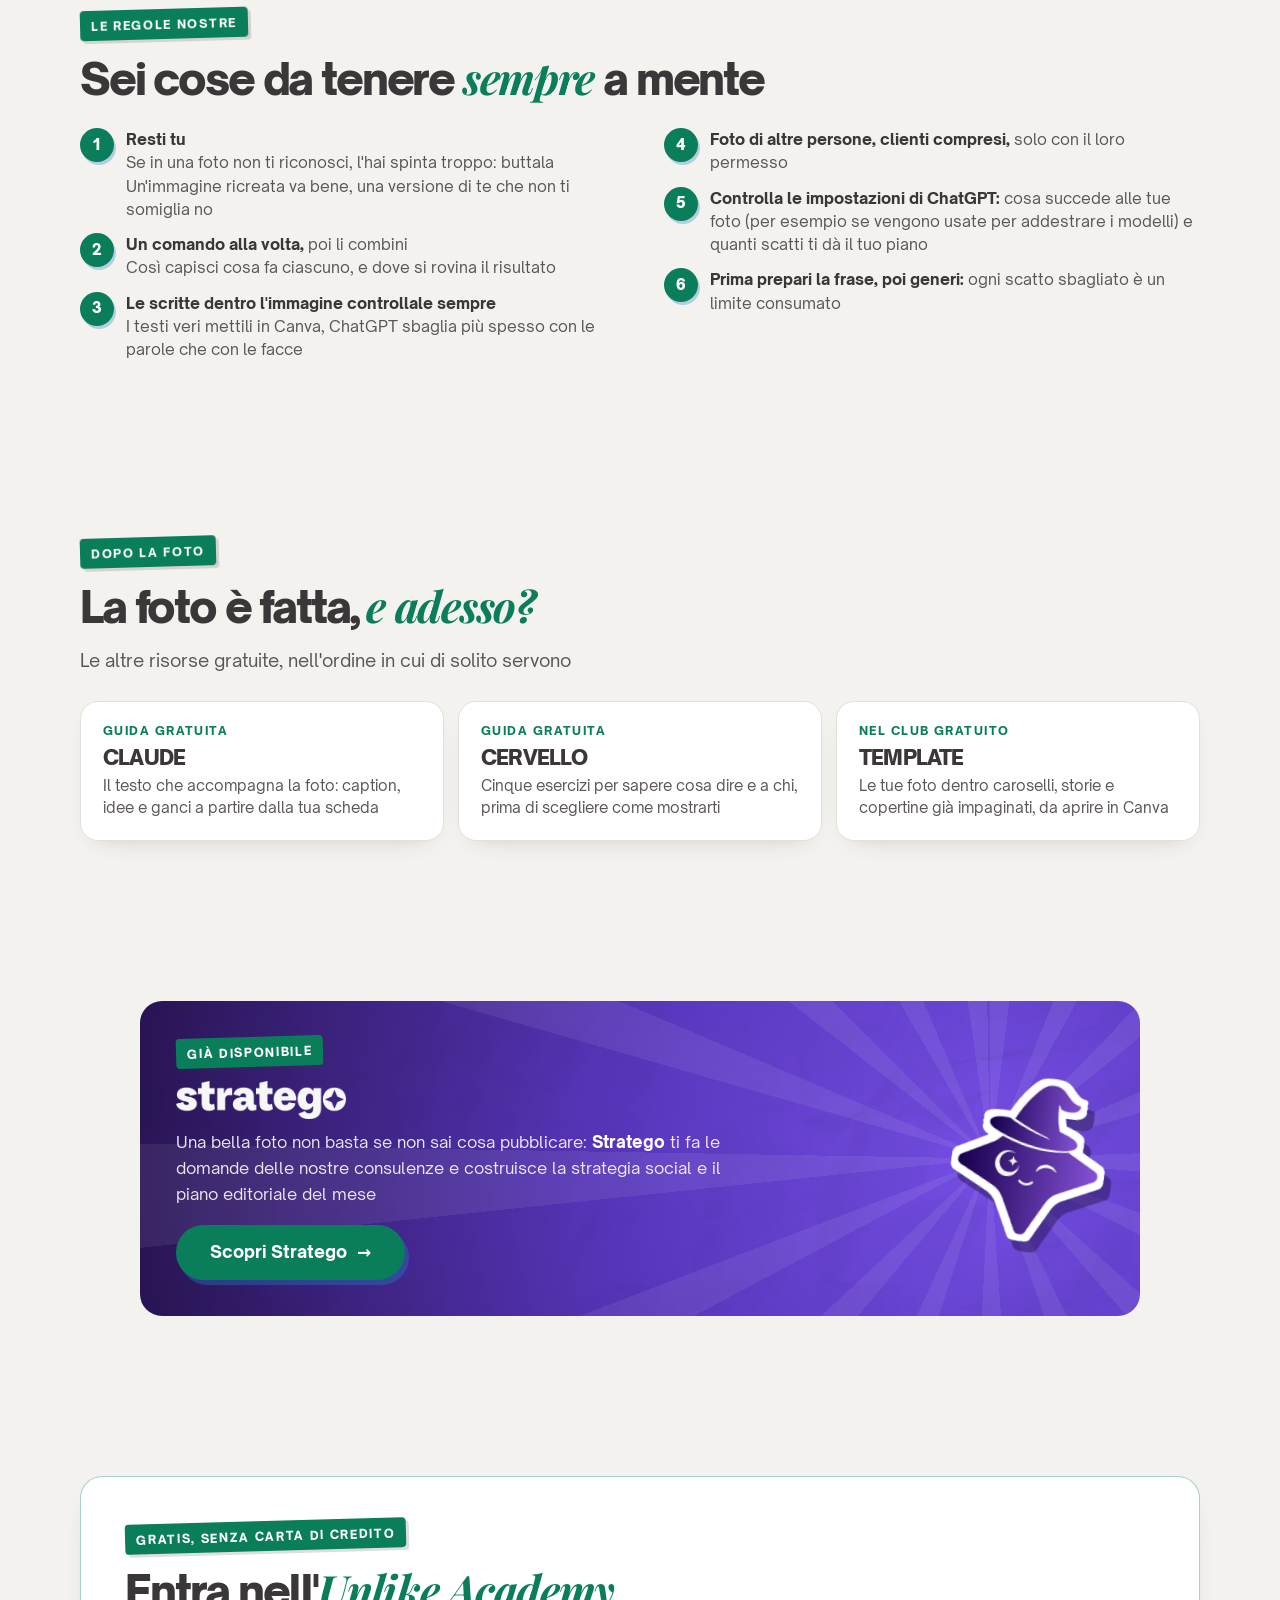
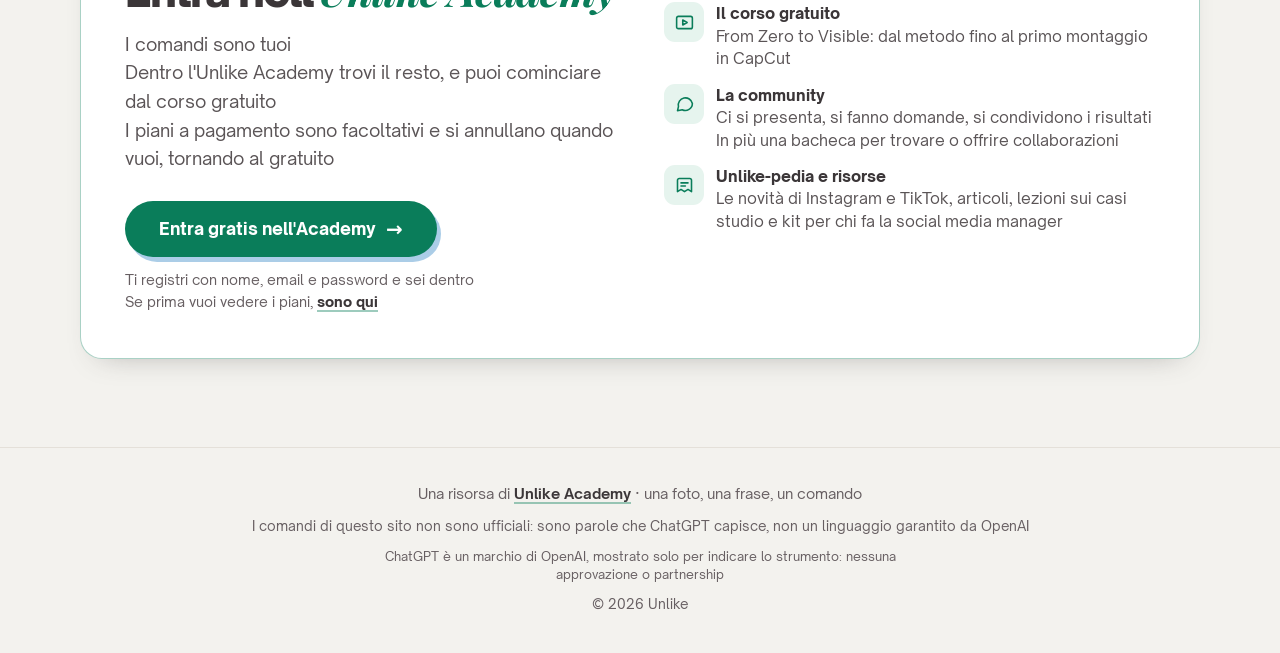
==== commit 28703744: "Tolta la ricetta trend (la miniatura non viene), ricette ora quattro Co-Authored-By: Claude Sonnet 5" ====
--- a/index.html
+++ b/index.html
@@ -83,7 +83,7 @@
 <section class="vai-band" id="vai" aria-label="Vai subito ai comandi">
   <div class="wrap">
     <p class="vb-t"><b>Vai subito ai comandi</b><span>Scegli cosa devi pubblicare: dentro ogni pagina trovi tutti i comandi, già pronti da copiare</span></p>
-    <ul class="vb-g"><li><a href="foto-profilo.html"><span class="th"><img src="prove/personalbrand-dopo.jpg" alt="" loading="lazy"></span><span class="tx"><b>Foto profilo e personal brand</b><small>12 comandi</small></span></a></li><li><a href="copertine.html"><span class="th"><img src="prove/magazinecover-dopo.jpg" alt="" loading="lazy"></span><span class="tx"><b>Copertine e contenuti</b><small>12 comandi</small></span></a></li><li><a href="prodotto.html"><span class="th"><img src="prove/productshot-dopo.jpg" alt="" loading="lazy"></span><span class="tx"><b>Prodotto e offerta</b><small>12 comandi</small></span></a></li><li><a href="trend-schemi-luce.html#trend"><span class="th"><img src="prove/actionfigure-dopo.jpg" alt="" loading="lazy"></span><span class="tx"><b>Trend</b><small>12 comandi</small></span></a></li><li><a href="trend-schemi-luce.html#schemi"><span class="th"><img src="prove/infographic-dopo.jpg" alt="" loading="lazy"></span><span class="tx"><b>Schemi e infografiche</b><small>13 comandi</small></span></a></li><li><a href="trend-schemi-luce.html#luce"><span class="th"><img src="prove/cinematic-dopo.jpg" alt="" loading="lazy"></span><span class="tx"><b>Luce, cinema e inquadratura</b><small>14 comandi</small></span></a></li><li><a href="trend-schemi-luce.html#parole"><span class="th sl">/</span><span class="tx"><b>Parole senza la barra</b><small>12 comandi</small></span></a></li><li><a href="#ricette"><span class="th sl">+</span><span class="tx"><b>Ricette</b><small>5 combinazioni</small></span></a></li></ul>
+    <ul class="vb-g"><li><a href="foto-profilo.html"><span class="th"><img src="prove/personalbrand-dopo.jpg" alt="" loading="lazy"></span><span class="tx"><b>Foto profilo e personal brand</b><small>12 comandi</small></span></a></li><li><a href="copertine.html"><span class="th"><img src="prove/magazinecover-dopo.jpg" alt="" loading="lazy"></span><span class="tx"><b>Copertine e contenuti</b><small>12 comandi</small></span></a></li><li><a href="prodotto.html"><span class="th"><img src="prove/productshot-dopo.jpg" alt="" loading="lazy"></span><span class="tx"><b>Prodotto e offerta</b><small>12 comandi</small></span></a></li><li><a href="trend-schemi-luce.html#trend"><span class="th"><img src="prove/actionfigure-dopo.jpg" alt="" loading="lazy"></span><span class="tx"><b>Trend</b><small>12 comandi</small></span></a></li><li><a href="trend-schemi-luce.html#schemi"><span class="th"><img src="prove/infographic-dopo.jpg" alt="" loading="lazy"></span><span class="tx"><b>Schemi e infografiche</b><small>13 comandi</small></span></a></li><li><a href="trend-schemi-luce.html#luce"><span class="th"><img src="prove/cinematic-dopo.jpg" alt="" loading="lazy"></span><span class="tx"><b>Luce, cinema e inquadratura</b><small>14 comandi</small></span></a></li><li><a href="trend-schemi-luce.html#parole"><span class="th sl">/</span><span class="tx"><b>Parole senza la barra</b><small>12 comandi</small></span></a></li><li><a href="#ricette"><span class="th sl">+</span><span class="tx"><b>Ricette</b><small>4 combinazioni</small></span></a></li></ul>
   </div>
 </section>
 
@@ -204,7 +204,7 @@
     <p class="lead" style="margin-top:22px">In più, nella pagina «Trend, schemi e luce», le <a class="sl" href="trend-schemi-luce.html#parole">parole che funzionano anche senza la barra</a>: angolo, inquadratura, lente e luce</p>
     <div class="ricette-t" id="ricette">
       <span class="eyebrow">Oppure una ricetta</span>
-      <h3 class="rh">Cinque combinazioni <em>già pronte</em></h3>
+      <h3 class="rh">Quattro combinazioni <em>già pronte</em></h3>
       <p class="lead">Quando un comando solo non basta: più comandi nella stessa frase, scelti per stare bene insieme</p>
       <div class="ricette">
         <div class="ricetta" data-id="ricettafeed" data-partenza="tu" data-base="serie" data-c="/personalbrand /goldenhour /photoseries">
@@ -219,9 +219,6 @@
 </div><div class="ricetta" data-id="ricettaprodotto" data-partenza="prodotto" data-base="prodotto" data-c="/productshot /softlight">
   <div class="rt"><span class="no">Ricetta · frase «Un prodotto»</span><h3>Prodotto su fondo pulito</h3><p>Il prodotto protagonista, luce morbida, niente distrazioni intorno</p><div class="cc"><code>/productshot</code><span class="piu">+</span><code>/softlight</code></div></div>
   <button type="button" class="copy cp-ric">Copia la ricetta</button>
-</div><div class="ricetta" data-id="ricettatrend" data-partenza="tu" data-base="uno" data-c="/minime /polaroid">
-  <div class="rt"><span class="no">Ricetta · frase «Uno scatto»</span><h3>Trend della settimana</h3><p>Una versione in miniatura di te dentro una scena vera, in versione istantanea</p><div class="cc"><code>/minime</code><span class="piu">+</span><code>/polaroid</code></div></div>
-  <button type="button" class="copy cp-ric">Copia la ricetta</button>
 </div>
       </div>
     </div>
